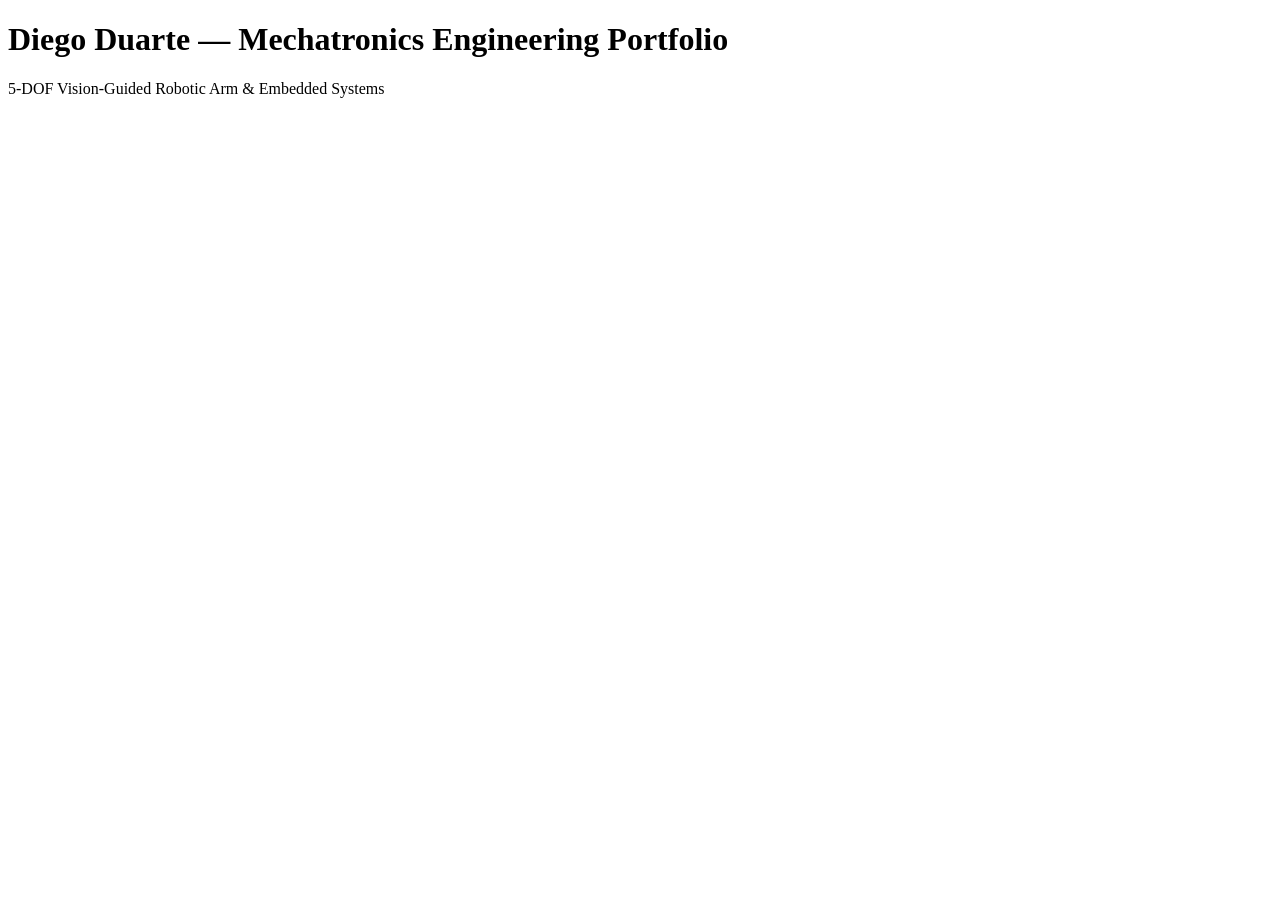
==== index.html @ a289263b "Initial portfolio page" ====
﻿<!DOCTYPE html>
<html lang="en">
<head>
  <meta charset="UTF-8">
  <meta name="viewport" content="width=device-width, initial-scale=1.0">
  <title>Diego Duarte | Mechatronics & Robotics Engineer</title>
</head>
<body>
  <h1>Diego Duarte — Mechatronics Engineering Portfolio</h1>
  <p>5-DOF Vision-Guided Robotic Arm & Embedded Systems</p>
</body>
</html>
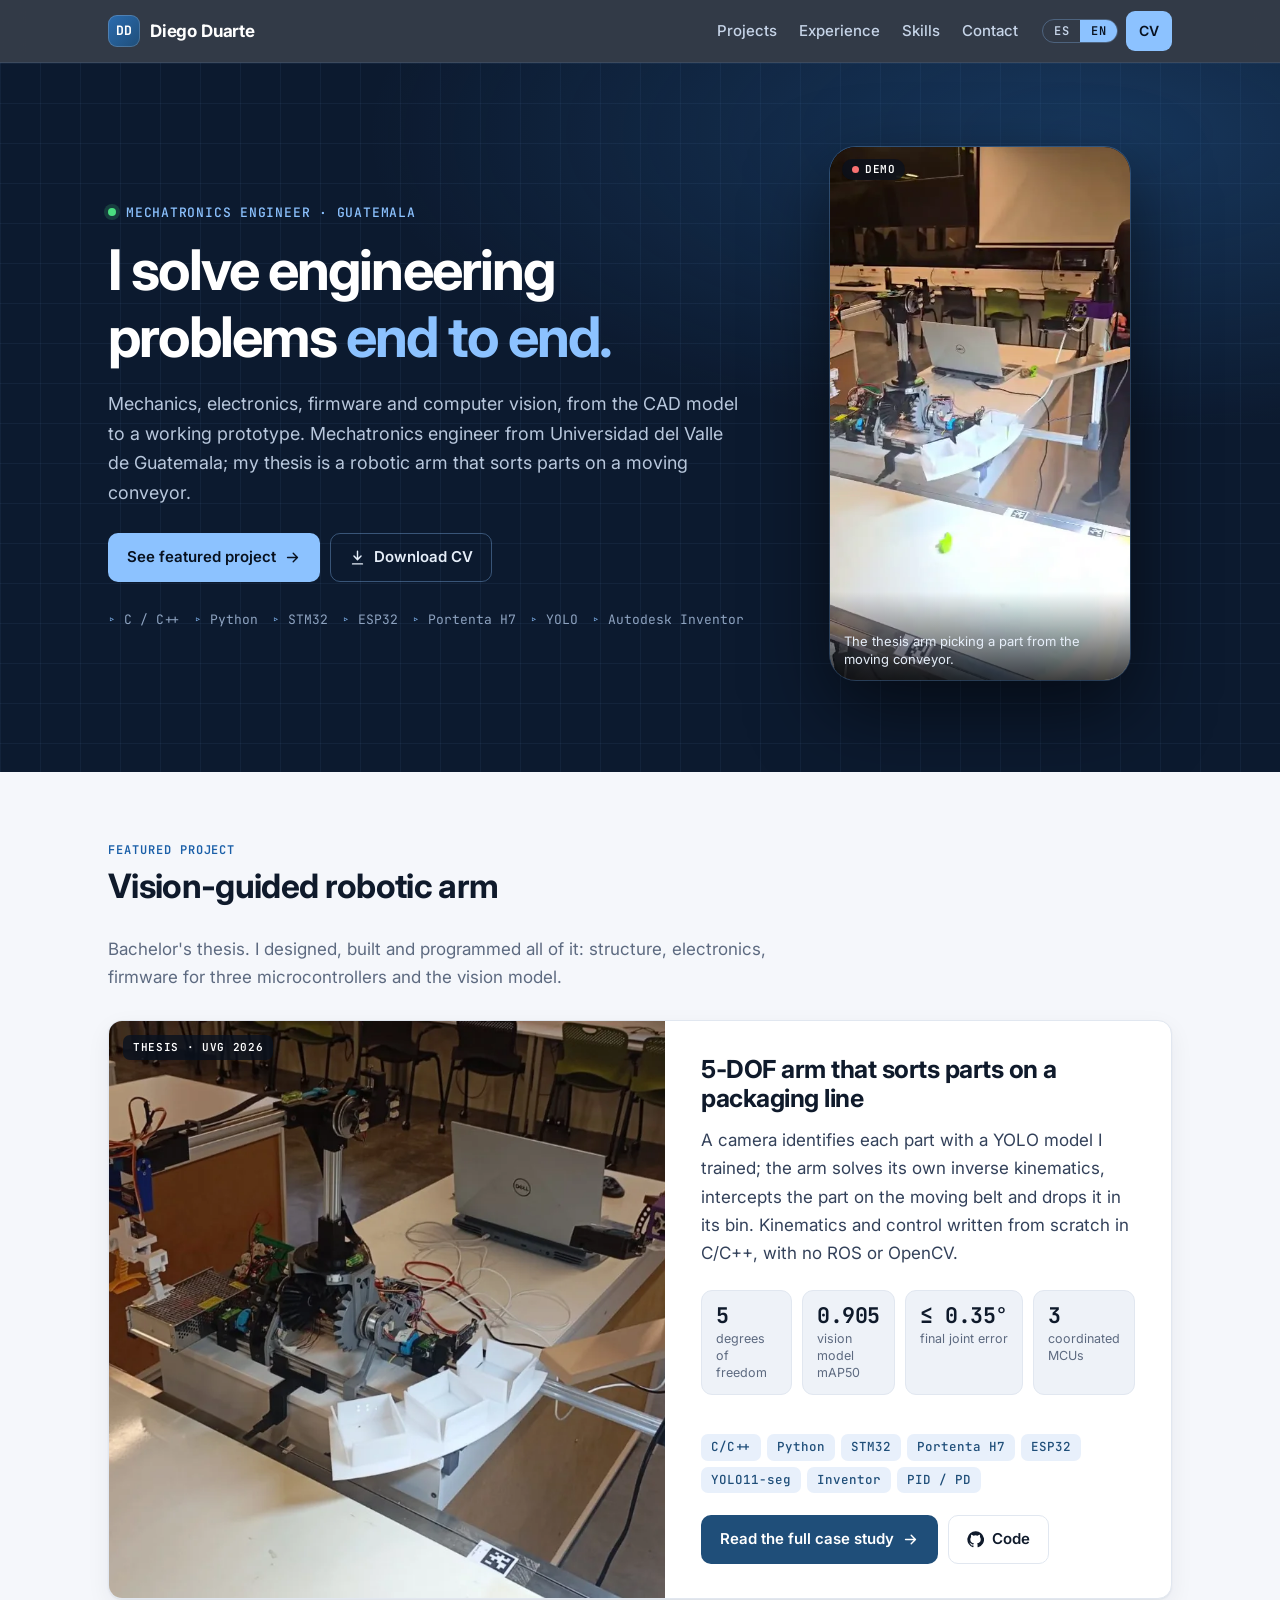
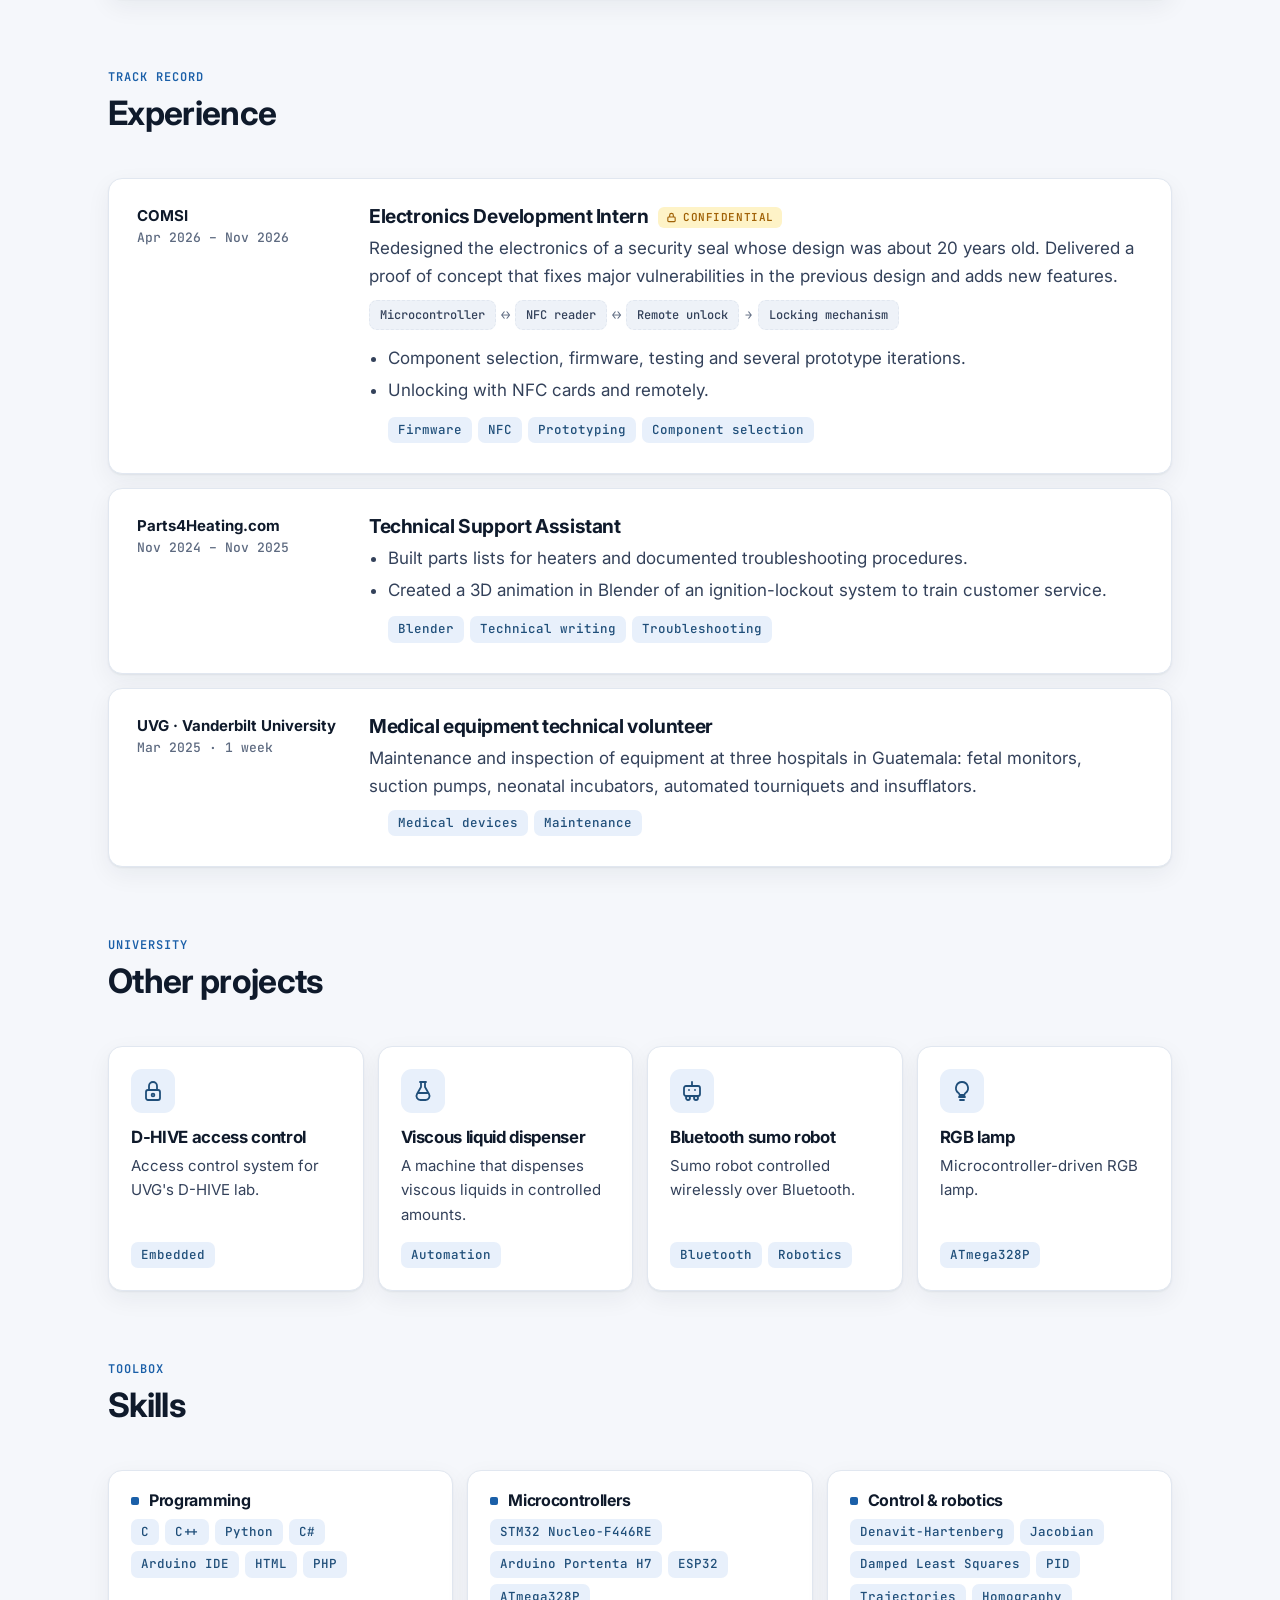
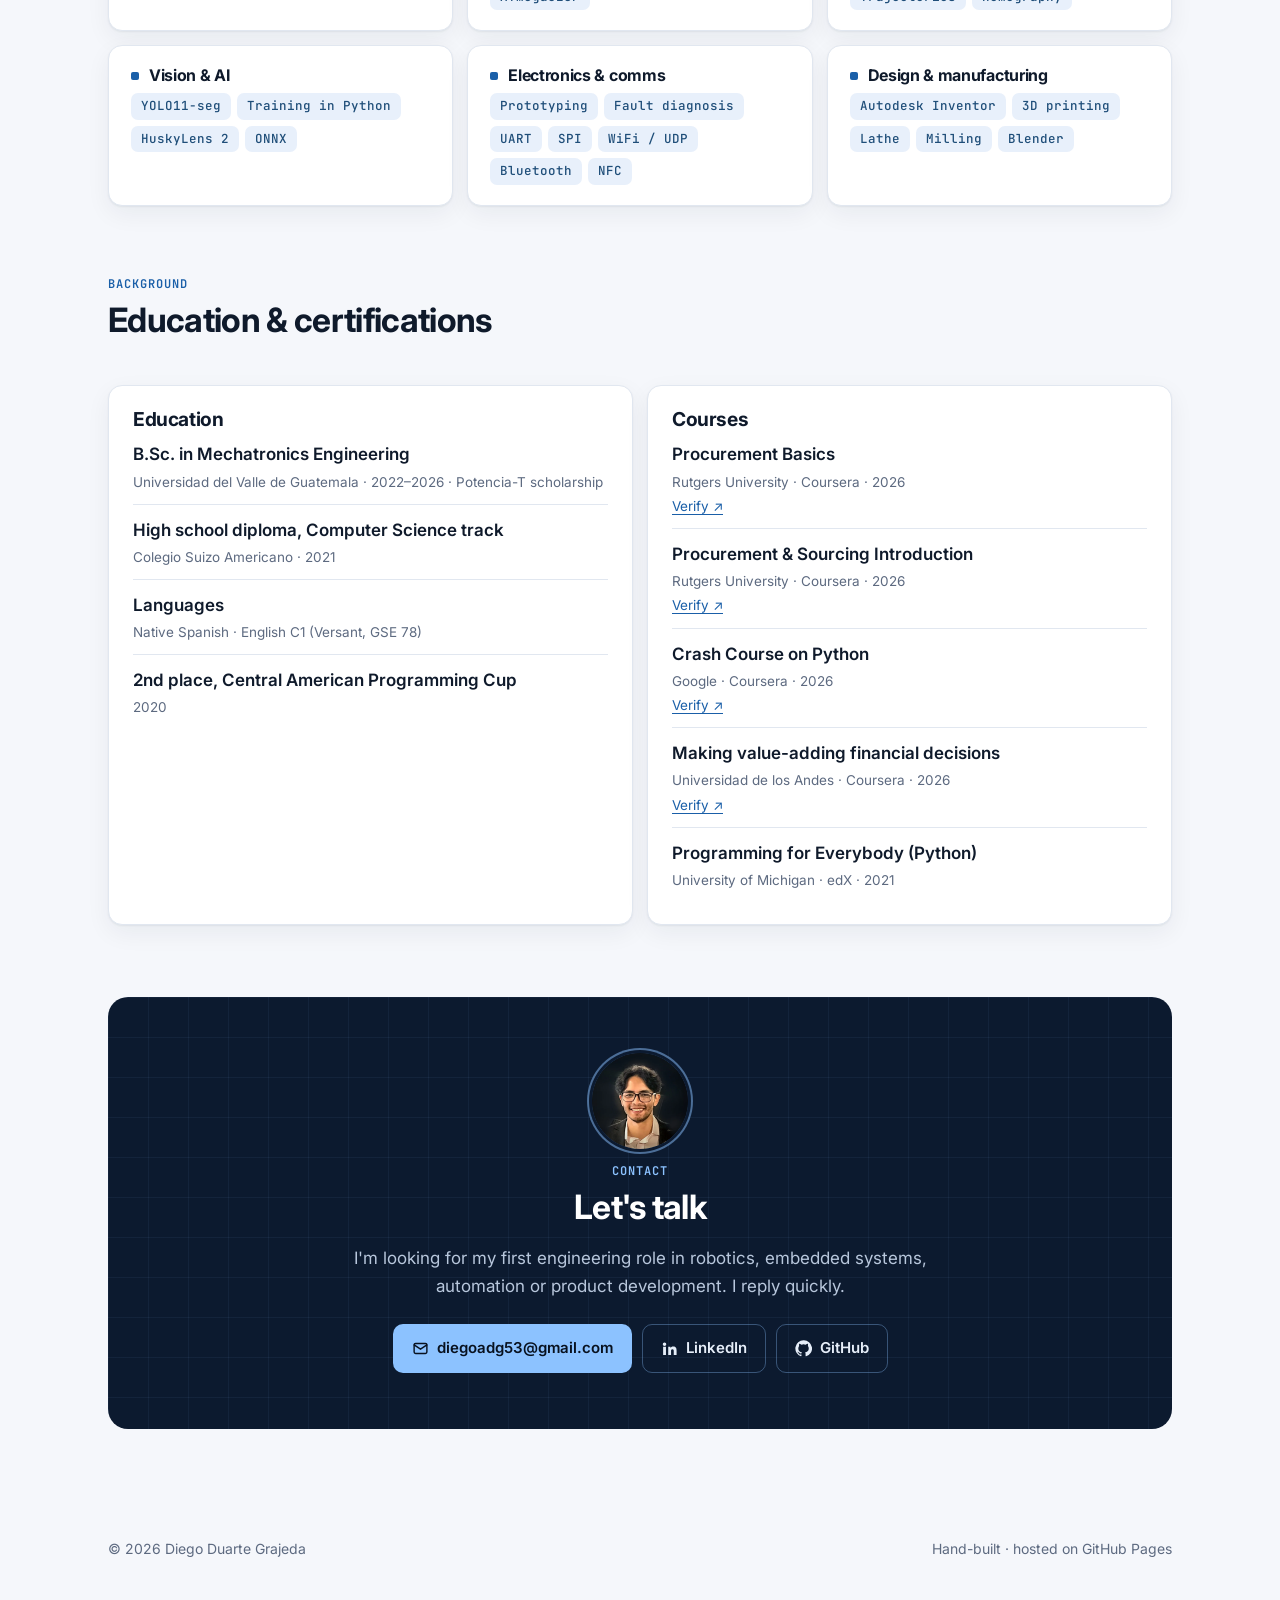
==== commit f72361fd: "Build portfolio site with thesis case study Home page with featured project, experience, skills and " ====
--- a/index.html
+++ b/index.html
@@ -1,12 +1,364 @@
 ﻿<!DOCTYPE html>
-<html lang="en">
+<html lang="es" data-lang="es">
 <head>
   <meta charset="UTF-8">
   <meta name="viewport" content="width=device-width, initial-scale=1.0">
-  <title>Diego Duarte | Mechatronics & Robotics Engineer</title>
+  <title>Diego Duarte · Ingeniero Mecatrónico</title>
+  <meta name="title-es" content="Diego Duarte · Ingeniero Mecatrónico">
+  <meta name="title-en" content="Diego Duarte · Mechatronics Engineer">
+  <meta name="description" content="Portafolio de Diego Duarte, ingeniero mecatrónico (UVG): robótica, sistemas embebidos y visión artificial. Mechatronics engineering portfolio.">
+  <meta property="og:title" content="Diego Duarte · Mechatronics Engineer">
+  <meta property="og:description" content="Robótica, sistemas embebidos y visión artificial · Robotics, embedded systems and computer vision.">
+  <meta property="og:image" content="https://diegoadg53.github.io/assets/img/arm/arm-final.webp">
+  <meta property="og:type" content="website">
+  <meta name="theme-color" content="#0c1a2f">
+  <link rel="icon" href="assets/img/favicon.svg" type="image/svg+xml">
+  <script>
+    (function () { var l; try { l = localStorage.getItem('lang'); } catch (e) {}
+      if (!l) l = (navigator.language || 'es').toLowerCase().indexOf('es') === 0 ? 'es' : 'en';
+      document.documentElement.setAttribute('data-lang', l); document.documentElement.setAttribute('lang', l); })();
+  </script>
+  <link rel="preconnect" href="https://fonts.googleapis.com">
+  <link rel="preconnect" href="https://fonts.gstatic.com" crossorigin>
+  <link href="https://fonts.googleapis.com/css2?family=Inter:wght@400;500;600;700;800&family=JetBrains+Mono:wght@400;500;600;700&display=swap" rel="stylesheet">
+  <link rel="stylesheet" href="assets/css/style.css">
 </head>
 <body>
-  <h1>Diego Duarte — Mechatronics Engineering Portfolio</h1>
-  <p>5-DOF Vision-Guided Robotic Arm & Embedded Systems</p>
+  <a class="skip" href="#main">Saltar al contenido</a>
+
+  <header class="nav">
+    <div class="container">
+      <a class="brand" href="#top" aria-label="Inicio">
+        <span class="brand-mark">DD</span>
+        <span class="brand-name">Diego Duarte</span>
+      </a>
+      <nav class="nav-links" aria-label="Principal">
+        <a href="#proyectos"><span lang="es">Proyectos</span><span lang="en">Projects</span></a>
+        <a href="#experiencia"><span lang="es">Experiencia</span><span lang="en">Experience</span></a>
+        <a href="#habilidades"><span lang="es">Habilidades</span><span lang="en">Skills</span></a>
+        <a href="#contacto"><span lang="es">Contacto</span><span lang="en">Contact</span></a>
+      </nav>
+      <div class="nav-actions">
+        <div class="lang-toggle" role="group" aria-label="Idioma / Language">
+          <button type="button" data-set-lang="es" aria-pressed="true">ES</button>
+          <button type="button" data-set-lang="en" aria-pressed="false">EN</button>
+        </div>
+        <a class="btn btn-primary btn-sm" href="assets/docs/CV_DiegoDuarte.pdf" target="_blank" rel="noopener">CV</a>
+      </div>
+    </div>
+  </header>
+
+  <main id="main">
+    <!-- ================= HERO ================= -->
+    <section class="hero" id="top">
+      <div class="container">
+        <div>
+          <div class="eyebrow"><span class="dot"></span>
+            <span lang="es">Ingeniero Mecatrónico · Guatemala</span>
+            <span lang="en">Mechatronics Engineer · Guatemala</span>
+          </div>
+          <h1>
+            <span lang="es">Resuelvo problemas de ingeniería <em>de principio a fin.</em></span>
+            <span lang="en">I solve engineering problems <em>end to end.</em></span>
+          </h1>
+          <p class="hero-lead" lang="es">
+            Mecánica, electrónica, firmware y visión artificial, desde el diseño en CAD hasta el prototipo funcionando.
+            Ingeniero mecatrónico de la Universidad del Valle de Guatemala, con tesis en un brazo robótico que clasifica piezas sobre una banda en movimiento.
+          </p>
+          <p class="hero-lead" lang="en">
+            Mechanics, electronics, firmware and computer vision, from the CAD model to a working prototype.
+            Mechatronics engineer from Universidad del Valle de Guatemala; my thesis is a robotic arm that sorts parts on a moving conveyor.
+          </p>
+          <div class="hero-ctas">
+            <a class="btn btn-primary" href="robotic-arm.html">
+              <span lang="es">Ver proyecto destacado</span><span lang="en">See featured project</span>
+              <svg viewBox="0 0 24 24" fill="none" stroke="currentColor" stroke-width="2" stroke-linecap="round" stroke-linejoin="round"><path d="M5 12h14M13 6l6 6-6 6"/></svg>
+            </a>
+            <a class="btn btn-ghost" href="assets/docs/CV_DiegoDuarte.pdf" target="_blank" rel="noopener">
+              <svg viewBox="0 0 24 24" fill="none" stroke="currentColor" stroke-width="2" stroke-linecap="round" stroke-linejoin="round"><path d="M12 3v12M7 10l5 5 5-5M5 21h14"/></svg>
+              <span lang="es">Descargar CV</span><span lang="en">Download CV</span>
+            </a>
+          </div>
+          <div class="hero-tags">
+            <span>C / C++</span><span>Python</span><span>STM32</span><span>ESP32</span><span>Portenta H7</span><span>YOLO</span><span>Autodesk Inventor</span>
+          </div>
+        </div>
+        <div class="hero-media">
+          <figure class="phone" style="margin:0">
+            <video autoplay muted loop playsinline preload="metadata" poster="assets/video/pick-1.webp" aria-label="Brazo robótico recogiendo una pieza de la banda">
+              <source src="assets/video/pick-1.mp4" type="video/mp4">
+            </video>
+            <span class="live">DEMO</span>
+            <figcaption>
+              <span lang="es">El brazo de la tesis recogiendo una pieza de la banda en movimiento.</span>
+              <span lang="en">The thesis arm picking a part from the moving conveyor.</span>
+            </figcaption>
+          </figure>
+        </div>
+      </div>
+    </section>
+
+    <!-- ================= PROYECTO DESTACADO ================= -->
+    <section class="section" id="proyectos">
+      <div class="container">
+        <div class="section-head reveal">
+          <div>
+            <span class="kicker"><span lang="es">Proyecto destacado</span><span lang="en">Featured project</span></span>
+            <h2><span lang="es">Brazo robótico con visión artificial</span><span lang="en">Vision-guided robotic arm</span></h2>
+          </div>
+          <p lang="es">Tesis de licenciatura. Lo diseñé, construí y programé completo: estructura, electrónica, firmware de tres microcontroladores y el modelo de visión.</p>
+          <p lang="en">Bachelor's thesis. I designed, built and programmed all of it: structure, electronics, firmware for three microcontrollers and the vision model.</p>
+        </div>
+
+        <article class="card feature reveal">
+          <div class="feature-media">
+            <img src="assets/img/arm/arm-final.webp" alt="Brazo robótico de 5 grados de libertad instalado junto a la línea de empaque" loading="lazy" width="1170" height="809">
+            <span class="badge"><span lang="es">Tesis · UVG 2026</span><span lang="en">Thesis · UVG 2026</span></span>
+          </div>
+          <div class="feature-body">
+            <h3><span lang="es">Brazo de 5 GDL que clasifica piezas en una línea de empaque</span><span lang="en">5-DOF arm that sorts parts on a packaging line</span></h3>
+            <p lang="es">Una cámara identifica cada pieza con un modelo YOLO entrenado por mí; el brazo calcula la cinemática inversa, la intercepta sobre la banda en movimiento y la deposita en su contenedor. Cinemática y control escritos desde cero en C/C++, sin ROS ni OpenCV.</p>
+            <p lang="en">A camera identifies each part with a YOLO model I trained; the arm solves its own inverse kinematics, intercepts the part on the moving belt and drops it in its bin. Kinematics and control written from scratch in C/C++, with no ROS or OpenCV.</p>
+            <div class="metrics m4">
+              <div class="metric"><b>5</b><span lang="es">grados de libertad</span><span lang="en">degrees of freedom</span></div>
+              <div class="metric"><b>0.905</b><span lang="es">mAP50 del modelo de visión</span><span lang="en">vision model mAP50</span></div>
+              <div class="metric"><b>≤ 0.35°</b><span lang="es">error articular final</span><span lang="en">final joint error</span></div>
+              <div class="metric"><b>3</b><span lang="es">microcontroladores coordinados</span><span lang="en">coordinated MCUs</span></div>
+            </div>
+            <ul class="chips">
+              <li>C/C++</li><li>Python</li><li>STM32</li><li>Portenta H7</li><li>ESP32</li><li>YOLO11-seg</li><li>Inventor</li><li>PID / PD</li>
+            </ul>
+            <div class="row-ctas">
+              <a class="btn btn-solid" href="robotic-arm.html"><span lang="es">Leer el caso completo</span><span lang="en">Read the full case study</span>
+                <svg viewBox="0 0 24 24" fill="none" stroke="currentColor" stroke-width="2" stroke-linecap="round" stroke-linejoin="round"><path d="M5 12h14M13 6l6 6-6 6"/></svg></a>
+              <a class="btn btn-outline" href="https://github.com/diegoadg53/5DOF_Vision_Sorting_Arm" target="_blank" rel="noopener">
+                <svg viewBox="0 0 24 24" fill="currentColor"><path d="M12 .5a11.5 11.5 0 0 0-3.64 22.41c.58.1.79-.25.79-.56v-2c-3.2.7-3.88-1.37-3.88-1.37-.52-1.33-1.28-1.69-1.28-1.69-1.05-.72.08-.7.08-.7 1.16.08 1.77 1.19 1.77 1.19 1.03 1.77 2.7 1.26 3.36.96.1-.75.4-1.26.73-1.55-2.55-.29-5.24-1.28-5.24-5.69 0-1.26.45-2.29 1.19-3.1-.12-.29-.52-1.46.11-3.05 0 0 .97-.31 3.17 1.18a11 11 0 0 1 5.77 0c2.2-1.49 3.17-1.18 3.17-1.18.63 1.59.23 2.76.11 3.05.74.81 1.19 1.84 1.19 3.1 0 4.42-2.69 5.39-5.26 5.68.41.36.78 1.06.78 2.14v3.17c0 .31.21.67.8.56A11.5 11.5 0 0 0 12 .5Z"/></svg>
+                <span lang="es">Código</span><span lang="en">Code</span>
+              </a>
+            </div>
+          </div>
+        </article>
+      </div>
+    </section>
+
+    <!-- ================= EXPERIENCIA ================= -->
+    <section class="section" id="experiencia">
+      <div class="container">
+        <div class="section-head reveal">
+          <div>
+            <span class="kicker"><span lang="es">Trayectoria</span><span lang="en">Track record</span></span>
+            <h2><span lang="es">Experiencia</span><span lang="en">Experience</span></h2>
+          </div>
+        </div>
+
+        <div class="timeline">
+          <article class="card job reveal">
+            <div class="job-when"><span class="org">COMSI</span>
+              <span lang="es">abr 2026 – nov 2026</span><span lang="en">Apr 2026 – Nov 2026</span>
+            </div>
+            <div>
+              <h3>
+                <span lang="es">Practicante de Desarrollo Electrónico</span><span lang="en">Electronics Development Intern</span>
+                <span class="tag-conf">
+                  <svg width="11" height="11" viewBox="0 0 24 24" fill="none" stroke="currentColor" stroke-width="2.5"><rect x="4" y="11" width="16" height="10" rx="2"/><path d="M8 11V7a4 4 0 0 1 8 0v4"/></svg>
+                  <span lang="es">Confidencial</span><span lang="en">Confidential</span>
+                </span>
+              </h3>
+              <p lang="es">Rediseñé la electrónica de un marchamo de seguridad cuyo diseño tenía unos 20 años. Entregué una prueba de concepto que corrige vulnerabilidades importantes del diseño anterior y agrega funciones nuevas.</p>
+              <p lang="en">Redesigned the electronics of a security seal whose design was about 20 years old. Delivered a proof of concept that fixes major vulnerabilities in the previous design and adds new features.</p>
+              <div class="blocks" aria-label="Diagrama general">
+                <span lang="es">Microcontrolador</span><span lang="en">Microcontroller</span><i>↔</i>
+                <span lang="es">Lector NFC</span><span lang="en">NFC reader</span><i>↔</i>
+                <span lang="es">Apertura remota</span><span lang="en">Remote unlock</span><i>→</i>
+                <span lang="es">Mecanismo de cierre</span><span lang="en">Locking mechanism</span>
+              </div>
+              <ul lang="es">
+                <li>Selección de componentes, firmware, pruebas y varias iteraciones de prototipo.</li>
+                <li>Apertura con tarjetas NFC y de forma remota.</li>
+              </ul>
+              <ul lang="en">
+                <li>Component selection, firmware, testing and several prototype iterations.</li>
+                <li>Unlocking with NFC cards and remotely.</li>
+              </ul>
+              <ul class="chips"><li>Firmware</li><li>NFC</li><li><span lang="es">Prototipado</span><span lang="en">Prototyping</span></li><li><span lang="es">Selección de componentes</span><span lang="en">Component selection</span></li></ul>
+            </div>
+          </article>
+
+          <article class="card job reveal">
+            <div class="job-when"><span class="org">Parts4Heating.com</span>
+              <span lang="es">nov 2024 – nov 2025</span><span lang="en">Nov 2024 – Nov 2025</span>
+            </div>
+            <div>
+              <h3><span lang="es">Asistente de Soporte Técnico</span><span lang="en">Technical Support Assistant</span></h3>
+              <ul lang="es">
+                <li>Armé listas de partes de calentadores y documenté procedimientos de solución de problemas.</li>
+                <li>Hice una animación 3D en Blender de un sistema con bloqueo de encendido para capacitar a servicio al cliente.</li>
+              </ul>
+              <ul lang="en">
+                <li>Built parts lists for heaters and documented troubleshooting procedures.</li>
+                <li>Created a 3D animation in Blender of an ignition-lockout system to train customer service.</li>
+              </ul>
+              <ul class="chips"><li>Blender</li><li><span lang="es">Documentación técnica</span><span lang="en">Technical writing</span></li><li><span lang="es">Diagnóstico</span><span lang="en">Troubleshooting</span></li></ul>
+            </div>
+          </article>
+
+          <article class="card job reveal">
+            <div class="job-when"><span class="org">UVG · Vanderbilt University</span>
+              <span lang="es">mar 2025 · 1 semana</span><span lang="en">Mar 2025 · 1 week</span>
+            </div>
+            <div>
+              <h3><span lang="es">Voluntario técnico en equipo médico</span><span lang="en">Medical equipment technical volunteer</span></h3>
+              <p lang="es">Mantenimiento e inspección de equipo en tres hospitales de Guatemala: monitores fetales, bombas de succión, incubadoras neonatales, torniquetes automatizados e insufladores.</p>
+              <p lang="en">Maintenance and inspection of equipment at three hospitals in Guatemala: fetal monitors, suction pumps, neonatal incubators, automated tourniquets and insufflators.</p>
+              <ul class="chips"><li><span lang="es">Equipo médico</span><span lang="en">Medical devices</span></li><li><span lang="es">Mantenimiento</span><span lang="en">Maintenance</span></li></ul>
+            </div>
+          </article>
+        </div>
+      </div>
+    </section>
+
+    <!-- ================= OTROS PROYECTOS ================= -->
+    <section class="section" id="otros">
+      <div class="container">
+        <div class="section-head reveal">
+          <div>
+            <span class="kicker"><span lang="es">Universidad</span><span lang="en">University</span></span>
+            <h2><span lang="es">Otros proyectos</span><span lang="en">Other projects</span></h2>
+          </div>
+        </div>
+        <div class="grid-projects">
+          <article class="card mini reveal">
+            <div class="icon"><svg viewBox="0 0 24 24" fill="none" stroke="currentColor" stroke-width="1.8" stroke-linecap="round" stroke-linejoin="round"><rect x="5" y="11" width="14" height="10" rx="2"/><path d="M8 11V7a4 4 0 0 1 8 0v4"/><circle cx="12" cy="16" r="1.4"/></svg></div>
+            <h3><span lang="es">Control de acceso D-HIVE</span><span lang="en">D-HIVE access control</span></h3>
+            <p lang="es">Sistema de control de acceso para el laboratorio D-HIVE de la UVG.</p>
+            <p lang="en">Access control system for UVG's D-HIVE lab.</p>
+            <ul class="chips"><li><span lang="es">Embebidos</span><span lang="en">Embedded</span></li></ul>
+          </article>
+          <article class="card mini reveal">
+            <div class="icon"><svg viewBox="0 0 24 24" fill="none" stroke="currentColor" stroke-width="1.8" stroke-linecap="round" stroke-linejoin="round"><path d="M9 3h6M10 3v5l-4 7a4 4 0 0 0 3.5 6h5A4 4 0 0 0 18 15l-4-7V3"/><path d="M7.5 14h9"/></svg></div>
+            <h3><span lang="es">Dosificadora de líquidos viscosos</span><span lang="en">Viscous liquid dispenser</span></h3>
+            <p lang="es">Máquina que dosifica líquidos viscosos de forma controlada.</p>
+            <p lang="en">A machine that dispenses viscous liquids in controlled amounts.</p>
+            <ul class="chips"><li><span lang="es">Automatización</span><span lang="en">Automation</span></li></ul>
+          </article>
+          <article class="card mini reveal">
+            <div class="icon"><svg viewBox="0 0 24 24" fill="none" stroke="currentColor" stroke-width="1.8" stroke-linecap="round" stroke-linejoin="round"><rect x="4" y="7" width="16" height="10" rx="2"/><circle cx="8" cy="19" r="2"/><circle cx="16" cy="19" r="2"/><path d="M9 11h.01M15 11h.01M12 3v4"/></svg></div>
+            <h3><span lang="es">Robot sumo por Bluetooth</span><span lang="en">Bluetooth sumo robot</span></h3>
+            <p lang="es">Robot de sumo controlado de forma inalámbrica por Bluetooth.</p>
+            <p lang="en">Sumo robot controlled wirelessly over Bluetooth.</p>
+            <ul class="chips"><li>Bluetooth</li><li><span lang="es">Robótica</span><span lang="en">Robotics</span></li></ul>
+          </article>
+          <article class="card mini reveal">
+            <div class="icon"><svg viewBox="0 0 24 24" fill="none" stroke="currentColor" stroke-width="1.8" stroke-linecap="round" stroke-linejoin="round"><path d="M9 18h6M10 21h4M12 3a6 6 0 0 0-3.5 10.9c.6.5 1 1.2 1 2V16h5v-.1c0-.8.4-1.5 1-2A6 6 0 0 0 12 3Z"/></svg></div>
+            <h3><span lang="es">Lámpara RGB</span><span lang="en">RGB lamp</span></h3>
+            <p lang="es">Lámpara RGB controlada por microcontrolador.</p>
+            <p lang="en">Microcontroller-driven RGB lamp.</p>
+            <ul class="chips"><li>ATmega328P</li></ul>
+          </article>
+        </div>
+      </div>
+    </section>
+
+    <!-- ================= HABILIDADES ================= -->
+    <section class="section" id="habilidades">
+      <div class="container">
+        <div class="section-head reveal">
+          <div>
+            <span class="kicker"><span lang="es">Herramientas</span><span lang="en">Toolbox</span></span>
+            <h2><span lang="es">Habilidades</span><span lang="en">Skills</span></h2>
+          </div>
+        </div>
+        <div class="skills">
+          <div class="card skill reveal"><h3><span lang="es">Programación</span><span lang="en">Programming</span></h3>
+            <ul class="chips"><li>C</li><li>C++</li><li>Python</li><li>C#</li><li>Arduino IDE</li><li>HTML</li><li>PHP</li></ul></div>
+          <div class="card skill reveal"><h3><span lang="es">Microcontroladores</span><span lang="en">Microcontrollers</span></h3>
+            <ul class="chips"><li>STM32 Nucleo-F446RE</li><li>Arduino Portenta H7</li><li>ESP32</li><li>ATmega328P</li></ul></div>
+          <div class="card skill reveal"><h3><span lang="es">Control y robótica</span><span lang="en">Control &amp; robotics</span></h3>
+            <ul class="chips"><li>Denavit-Hartenberg</li><li><span lang="es">Jacobiano</span><span lang="en">Jacobian</span></li><li>Damped Least Squares</li><li>PID</li><li><span lang="es">Trayectorias</span><span lang="en">Trajectories</span></li><li><span lang="es">Homografía</span><span lang="en">Homography</span></li></ul></div>
+          <div class="card skill reveal"><h3><span lang="es">Visión e IA</span><span lang="en">Vision &amp; AI</span></h3>
+            <ul class="chips"><li>YOLO11-seg</li><li><span lang="es">Entrenamiento en Python</span><span lang="en">Training in Python</span></li><li>HuskyLens 2</li><li>ONNX</li></ul></div>
+          <div class="card skill reveal"><h3><span lang="es">Electrónica y comunicación</span><span lang="en">Electronics &amp; comms</span></h3>
+            <ul class="chips"><li><span lang="es">Prototipado</span><span lang="en">Prototyping</span></li><li><span lang="es">Diagnóstico de fallas</span><span lang="en">Fault diagnosis</span></li><li>UART</li><li>SPI</li><li>WiFi / UDP</li><li>Bluetooth</li><li>NFC</li></ul></div>
+          <div class="card skill reveal"><h3><span lang="es">Diseño y manufactura</span><span lang="en">Design &amp; manufacturing</span></h3>
+            <ul class="chips"><li>Autodesk Inventor</li><li><span lang="es">Impresión 3D</span><span lang="en">3D printing</span></li><li><span lang="es">Torno</span><span lang="en">Lathe</span></li><li><span lang="es">Fresa</span><span lang="en">Milling</span></li><li>Blender</li></ul></div>
+        </div>
+      </div>
+    </section>
+
+    <!-- ================= FORMACIÓN ================= -->
+    <section class="section" id="formacion">
+      <div class="container">
+        <div class="section-head reveal">
+          <div>
+            <span class="kicker"><span lang="es">Formación</span><span lang="en">Background</span></span>
+            <h2><span lang="es">Educación y certificaciones</span><span lang="en">Education &amp; certifications</span></h2>
+          </div>
+        </div>
+        <div class="two-col">
+          <div class="card list-card reveal">
+            <h3><span lang="es">Educación</span><span lang="en">Education</span></h3>
+            <ul>
+              <li><b><span lang="es">Licenciatura en Ingeniería Mecatrónica</span><span lang="en">B.Sc. in Mechatronics Engineering</span></b>
+                <small><span lang="es">Universidad del Valle de Guatemala · 2022–2026 · Beca Potencia-T</span><span lang="en">Universidad del Valle de Guatemala · 2022–2026 · Potencia-T scholarship</span></small></li>
+              <li><b><span lang="es">Bachillerato en Ciencias y Letras con Orientación en Computación</span><span lang="en">High school diploma, Computer Science track</span></b>
+                <small>Colegio Suizo Americano · 2021</small></li>
+              <li><b><span lang="es">Idiomas</span><span lang="en">Languages</span></b>
+                <small><span lang="es">Español nativo · Inglés C1 (Versant, GSE 78)</span><span lang="en">Native Spanish · English C1 (Versant, GSE 78)</span></small></li>
+              <li><b><span lang="es">2.º lugar, Copa Centroamericana de Programación</span><span lang="en">2nd place, Central American Programming Cup</span></b>
+                <small>2020</small></li>
+            </ul>
+          </div>
+          <div class="card list-card reveal">
+            <h3><span lang="es">Cursos</span><span lang="en">Courses</span></h3>
+            <ul>
+              <li><b>Procurement Basics</b><small>Rutgers University · Coursera · 2026</small>
+                <a href="https://coursera.org/verify/Q5O82YH5Z3K7" target="_blank" rel="noopener"><span lang="es">Verificar</span><span lang="en">Verify</span> ↗</a></li>
+              <li><b>Procurement &amp; Sourcing Introduction</b><small>Rutgers University · Coursera · 2026</small>
+                <a href="https://coursera.org/verify/H7UFBXFI8YMJ" target="_blank" rel="noopener"><span lang="es">Verificar</span><span lang="en">Verify</span> ↗</a></li>
+              <li><b>Crash Course on Python</b><small>Google · Coursera · 2026</small>
+                <a href="https://coursera.org/verify/LTDGP6WFSK2R" target="_blank" rel="noopener"><span lang="es">Verificar</span><span lang="en">Verify</span> ↗</a></li>
+              <li><b><span lang="es">¿Cómo tomar decisiones financieras que agreguen valor?</span><span lang="en">Making value-adding financial decisions</span></b><small>Universidad de los Andes · Coursera · 2026</small>
+                <a href="https://coursera.org/verify/OO9A030J1DVA" target="_blank" rel="noopener"><span lang="es">Verificar</span><span lang="en">Verify</span> ↗</a></li>
+              <li><b><span lang="es">Programación para todos (Python)</span><span lang="en">Programming for Everybody (Python)</span></b><small>University of Michigan · edX · 2021</small></li>
+            </ul>
+          </div>
+        </div>
+      </div>
+    </section>
+
+    <!-- ================= CONTACTO ================= -->
+    <section class="section" id="contacto">
+      <div class="container">
+        <div class="contact reveal">
+          <img class="avatar" src="assets/img/profile.webp" alt="Diego Duarte" width="96" height="96" loading="lazy">
+          <span class="kicker" style="color:var(--sky)"><span lang="es">Contacto</span><span lang="en">Contact</span></span>
+          <h2><span lang="es">¿Hablamos?</span><span lang="en">Let's talk</span></h2>
+          <p lang="es">Busco mi primer puesto como ingeniero en robótica, sistemas embebidos, automatización o desarrollo de producto. Respondo rápido.</p>
+          <p lang="en">I'm looking for my first engineering role in robotics, embedded systems, automation or product development. I reply quickly.</p>
+          <div class="hero-ctas">
+            <a class="btn btn-primary" href="mailto:diegoadg53@gmail.com">
+              <svg viewBox="0 0 24 24" fill="none" stroke="currentColor" stroke-width="2" stroke-linecap="round" stroke-linejoin="round"><rect x="3" y="5" width="18" height="14" rx="2"/><path d="m3 7 9 6 9-6"/></svg>
+              diegoadg53@gmail.com</a>
+            <a class="btn btn-ghost" href="https://www.linkedin.com/in/diegoadg53" target="_blank" rel="noopener">
+              <svg viewBox="0 0 24 24" fill="currentColor"><path d="M4.98 3.5a2.5 2.5 0 1 1 0 5 2.5 2.5 0 0 1 0-5ZM3 9.5h4V21H3V9.5Zm6.5 0h3.8v1.6h.1c.5-1 1.8-2 3.8-2 4 0 4.8 2.6 4.8 6V21h-4v-5.2c0-1.3 0-2.9-1.8-2.9s-2 1.4-2 2.8V21h-4V9.5Z"/></svg>
+              LinkedIn</a>
+            <a class="btn btn-ghost" href="https://github.com/diegoadg53" target="_blank" rel="noopener">
+              <svg viewBox="0 0 24 24" fill="currentColor"><path d="M12 .5a11.5 11.5 0 0 0-3.64 22.41c.58.1.79-.25.79-.56v-2c-3.2.7-3.88-1.37-3.88-1.37-.52-1.33-1.28-1.69-1.28-1.69-1.05-.72.08-.7.08-.7 1.16.08 1.77 1.19 1.77 1.19 1.03 1.77 2.7 1.26 3.36.96.1-.75.4-1.26.73-1.55-2.55-.29-5.24-1.28-5.24-5.69 0-1.26.45-2.29 1.19-3.1-.12-.29-.52-1.46.11-3.05 0 0 .97-.31 3.17 1.18a11 11 0 0 1 5.77 0c2.2-1.49 3.17-1.18 3.17-1.18.63 1.59.23 2.76.11 3.05.74.81 1.19 1.84 1.19 3.1 0 4.42-2.69 5.39-5.26 5.68.41.36.78 1.06.78 2.14v3.17c0 .31.21.67.8.56A11.5 11.5 0 0 0 12 .5Z"/></svg>
+              GitHub</a>
+          </div>
+        </div>
+      </div>
+    </section>
+  </main>
+
+  <footer>
+    <div class="container">
+      <span>© <span data-year>2026</span> Diego Duarte Grajeda</span>
+      <span lang="es">Hecho a mano · alojado en GitHub Pages</span>
+      <span lang="en">Hand-built · hosted on GitHub Pages</span>
+    </div>
+  </footer>
+
+  <script src="assets/js/main.js"></script>
 </body>
 </html>
--- a/assets/css/style.css
+++ b/assets/css/style.css
@@ -0,0 +1,412 @@
+/* =========================================================
+   Diego Duarte · Portfolio
+   Paleta alineada con el CV (1F4E79) y la portada de LinkedIn
+   ========================================================= */
+:root {
+  --navy-950: #08111f;
+  --navy-900: #0c1a2f;
+  --navy-800: #132a4a;
+  --navy-700: #1f4e79;
+  --sky: #8cc2ff;
+  --sky-soft: #c9e1ff;
+
+  --bg: #f5f7fb;
+  --surface: #ffffff;
+  --surface-2: #eef2f8;
+  --ink: #0f1a2b;
+  --ink-2: #33415a;
+  --muted: #5d6a80;
+  --line: #e1e7f0;
+  --accent: #1f4e79;
+  --accent-ink: #1a5fa8;
+  --chip-bg: #e8f0fb;
+  --chip-ink: #1f4e79;
+  --shadow: 0 1px 2px rgba(15, 26, 43, .06), 0 8px 24px rgba(15, 26, 43, .06);
+  --radius: 14px;
+  --maxw: 1120px;
+
+  --font: "Inter", system-ui, -apple-system, "Segoe UI", Roboto, sans-serif;
+  --mono: "JetBrains Mono", ui-monospace, "Cascadia Code", Consolas, monospace;
+}
+
+@media (prefers-color-scheme: dark) {
+  :root:not([data-theme="light"]) {
+    --bg: #0a1220;
+    --surface: #101b2d;
+    --surface-2: #14223a;
+    --ink: #e8eef8;
+    --ink-2: #c3cede;
+    --muted: #93a2b9;
+    --line: #1f2d45;
+    --accent: #8cc2ff;
+    --accent-ink: #8cc2ff;
+    --chip-bg: #16294a;
+    --chip-ink: #b9d7ff;
+    --shadow: 0 1px 2px rgba(0, 0, 0, .3), 0 8px 24px rgba(0, 0, 0, .25);
+  }
+}
+:root[data-theme="dark"] {
+  --bg: #0a1220;
+  --surface: #101b2d;
+  --surface-2: #14223a;
+  --ink: #e8eef8;
+  --ink-2: #c3cede;
+  --muted: #93a2b9;
+  --line: #1f2d45;
+  --accent: #8cc2ff;
+  --accent-ink: #8cc2ff;
+  --chip-bg: #16294a;
+  --chip-ink: #b9d7ff;
+  --shadow: 0 1px 2px rgba(0, 0, 0, .3), 0 8px 24px rgba(0, 0, 0, .25);
+}
+
+/* ---------- Idioma: se muestra solo el bloque del idioma activo ---------- */
+html[data-lang="es"] body [lang="en"],
+html[data-lang="en"] body [lang="es"] { display: none !important; }
+
+/* ---------- Base ---------- */
+*, *::before, *::after { box-sizing: border-box; }
+html { scroll-behavior: smooth; -webkit-text-size-adjust: 100%; }
+body {
+  margin: 0;
+  background: var(--bg);
+  color: var(--ink);
+  font-family: var(--font);
+  font-size: 17px;
+  line-height: 1.65;
+  -webkit-font-smoothing: antialiased;
+}
+img, video { max-width: 100%; display: block; }
+a { color: var(--accent-ink); text-decoration-thickness: 1px; text-underline-offset: 3px; }
+a:hover { text-decoration-thickness: 2px; }
+h1, h2, h3, h4 { line-height: 1.2; margin: 0 0 .5em; letter-spacing: -.02em; }
+h2 { font-size: clamp(1.6rem, 3vw, 2.1rem); }
+h3 { font-size: 1.2rem; }
+p { margin: 0 0 1em; }
+.mono { font-family: var(--mono); }
+.container { width: 100%; max-width: var(--maxw); margin: 0 auto; padding: 0 16px; }
+@media (min-width: 720px) { .container { padding: 0 28px; } }
+.skip { position: absolute; left: -9999px; }
+.skip:focus { left: 16px; top: 16px; z-index: 100; background: #fff; padding: 8px 12px; }
+
+/* ---------- Navegación ---------- */
+.nav {
+  position: sticky; top: 0; z-index: 50;
+  background: rgba(8, 17, 31, .82);
+  backdrop-filter: saturate(160%) blur(12px);
+  -webkit-backdrop-filter: saturate(160%) blur(12px);
+  border-bottom: 1px solid rgba(140, 194, 255, .12);
+}
+.nav .container { display: flex; align-items: center; gap: 16px; height: 62px; }
+.brand { display: flex; align-items: center; gap: 10px; color: #fff; text-decoration: none; font-weight: 700; letter-spacing: -.01em; }
+.brand-mark {
+  width: 32px; height: 32px; border-radius: 9px; display: grid; place-items: center;
+  background: linear-gradient(135deg, #2b6cb0, var(--navy-700)); color: #fff;
+  font-family: var(--mono); font-size: 13px; font-weight: 700;
+  box-shadow: inset 0 0 0 1px rgba(255,255,255,.18);
+}
+.brand-name { display: none; }
+@media (min-width: 520px) { .brand-name { display: inline; } }
+.nav-links { display: none; gap: 22px; margin-left: auto; }
+.nav-links a { color: #c6d4e8; text-decoration: none; font-size: 15px; font-weight: 500; }
+.nav-links a:hover { color: #fff; }
+@media (min-width: 860px) { .nav-links { display: flex; } }
+.nav-actions { display: flex; align-items: center; gap: 8px; margin-left: auto; }
+@media (min-width: 860px) { .nav-actions { margin-left: 8px; } }
+.lang-toggle {
+  display: inline-flex; border: 1px solid rgba(140, 194, 255, .3); border-radius: 999px; overflow: hidden;
+}
+.lang-toggle button {
+  background: transparent; color: #c6d4e8; border: 0; padding: 5px 11px; cursor: pointer;
+  font: 600 12px/1 var(--mono); letter-spacing: .04em;
+}
+.lang-toggle button[aria-pressed="true"] { background: var(--sky); color: var(--navy-950); }
+
+/* ---------- Botones ---------- */
+.btn {
+  display: inline-flex; align-items: center; gap: 8px;
+  padding: 11px 18px; border-radius: 10px; font-weight: 600; font-size: 15px;
+  text-decoration: none; border: 1px solid transparent; transition: transform .15s, background .15s, border-color .15s;
+  white-space: nowrap;
+}
+.btn:hover { transform: translateY(-1px); text-decoration: none; }
+.btn svg { width: 17px; height: 17px; flex: none; }
+.btn-primary { background: var(--sky); color: var(--navy-950); }
+.btn-primary:hover { background: var(--sky-soft); }
+.btn-ghost { color: #e6eef9; border-color: rgba(140, 194, 255, .35); }
+.btn-ghost:hover { border-color: var(--sky); }
+.btn-sm { padding: 7px 12px; font-size: 14px; border-radius: 9px; }
+.btn-solid { background: var(--accent); color: #fff; }
+:root[data-theme="dark"] .btn-solid { color: var(--navy-950); }
+@media (prefers-color-scheme: dark) { :root:not([data-theme="light"]) .btn-solid { color: var(--navy-950); } }
+.btn-outline { border-color: var(--line); color: var(--ink); background: var(--surface); }
+.btn-outline:hover { border-color: var(--accent); }
+
+/* ---------- Hero (siempre oscuro, cuadrícula tipo plano) ---------- */
+.hero {
+  position: relative; overflow: hidden;
+  background:
+    radial-gradient(1200px 500px at 85% 10%, rgba(43, 108, 176, .35), transparent 60%),
+    linear-gradient(rgba(140, 194, 255, .06) 1px, transparent 1px) 0 0 / 40px 40px,
+    linear-gradient(90deg, rgba(140, 194, 255, .06) 1px, transparent 1px) 0 0 / 40px 40px,
+    var(--navy-900);
+  color: #e6eef9;
+}
+.hero .container {
+  display: grid; gap: 40px; align-items: center;
+  padding-top: 56px; padding-bottom: 64px;
+}
+@media (min-width: 900px) {
+  .hero .container { grid-template-columns: 1.25fr .75fr; padding-top: 84px; padding-bottom: 92px; }
+}
+.eyebrow {
+  display: inline-flex; align-items: center; gap: 10px;
+  font: 500 13px/1 var(--mono); letter-spacing: .06em; text-transform: uppercase; color: var(--sky);
+  margin-bottom: 18px;
+}
+.eyebrow .dot { width: 8px; height: 8px; border-radius: 50%; background: #4ade80; box-shadow: 0 0 0 4px rgba(74, 222, 128, .18); }
+.hero h1 { font-size: clamp(2.1rem, 5.2vw, 3.5rem); color: #fff; letter-spacing: -.035em; margin-bottom: 18px; }
+.hero h1 em { font-style: normal; color: var(--sky); }
+.hero-lead { font-size: 1.12rem; color: #b8c7dc; max-width: 36em; margin-bottom: 26px; }
+.hero-ctas { display: flex; flex-wrap: wrap; gap: 10px; margin-bottom: 28px; }
+.hero-tags { display: flex; flex-wrap: wrap; gap: 6px 14px; font: 13px/1.6 var(--mono); color: #8ea3c0; }
+.hero-tags span::before { content: "▹ "; color: var(--sky); }
+
+.hero-media { display: flex; justify-content: center; }
+.phone {
+  position: relative; width: min(300px, 78vw); aspect-ratio: 9 / 16;
+  border-radius: 26px; overflow: hidden; background: #000;
+  box-shadow: 0 0 0 1px rgba(140, 194, 255, .25), 0 30px 80px rgba(0, 0, 0, .55);
+}
+.phone video { width: 100%; height: 100%; object-fit: cover; }
+.phone .live {
+  position: absolute; left: 12px; top: 12px; display: inline-flex; align-items: center; gap: 6px;
+  background: rgba(8, 17, 31, .7); color: #fff; padding: 5px 10px; border-radius: 999px;
+  font: 600 11px/1 var(--mono); letter-spacing: .05em; backdrop-filter: blur(6px);
+}
+.phone .live::before { content: ""; width: 7px; height: 7px; border-radius: 50%; background: #f87171; }
+.phone figcaption {
+  position: absolute; inset: auto 0 0 0; padding: 40px 14px 12px;
+  background: linear-gradient(transparent, rgba(0, 0, 0, .75)); color: #e6eef9; font-size: 13px; line-height: 1.4;
+}
+
+/* ---------- Secciones ---------- */
+section { scroll-margin-top: 70px; }
+.section { padding: 72px 0; }
+.section + .section { padding-top: 0; }
+.section-head { display: flex; flex-wrap: wrap; align-items: end; justify-content: space-between; gap: 12px; margin-bottom: 28px; }
+.section-head p { color: var(--muted); max-width: 40em; margin: 0; }
+.kicker { font: 600 12px/1 var(--mono); letter-spacing: .08em; text-transform: uppercase; color: var(--accent-ink); margin-bottom: 10px; display: block; }
+
+.card {
+  background: var(--surface); border: 1px solid var(--line); border-radius: var(--radius); box-shadow: var(--shadow);
+}
+
+/* ---------- Proyecto destacado ---------- */
+.feature { display: grid; overflow: hidden; }
+@media (min-width: 900px) { .feature { grid-template-columns: 1.1fr 1fr; } }
+.feature-media { position: relative; background: var(--navy-900); min-height: 260px; }
+.feature-media img { width: 100%; height: 100%; object-fit: cover; }
+.feature-media .badge {
+  position: absolute; left: 14px; top: 14px; background: rgba(8, 17, 31, .78); color: #fff;
+  font: 600 11px/1 var(--mono); letter-spacing: .06em; text-transform: uppercase; padding: 7px 10px; border-radius: 7px;
+}
+.feature-body { padding: 26px 22px; display: flex; flex-direction: column; }
+@media (min-width: 720px) { .feature-body { padding: 34px 36px; } }
+.feature-body h3 { font-size: 1.55rem; }
+.feature-body > p { color: var(--ink-2); }
+
+.metrics { display: grid; grid-template-columns: repeat(2, 1fr); gap: 10px; margin: 6px 0 22px; }
+@media (min-width: 560px) { .metrics.m4 { grid-template-columns: repeat(4, 1fr); } }
+@media (min-width: 900px) and (max-width: 1180px) { .feature .metrics.m4 { grid-template-columns: repeat(2, 1fr); } }
+.metric b { white-space: nowrap; }
+.metric { background: var(--surface-2); border: 1px solid var(--line); border-radius: 11px; padding: 12px 14px; }
+.metric b { display: block; font: 700 1.35rem/1.15 var(--mono); color: var(--ink); letter-spacing: -.02em; }
+.metric span { display: block; font-size: 12.5px; color: var(--muted); line-height: 1.35; margin-top: 4px; }
+
+.chips { display: flex; flex-wrap: wrap; gap: 6px; margin-bottom: 22px; padding: 0; list-style: none; }
+.chips li { background: var(--chip-bg); color: var(--chip-ink); font: 500 12.5px/1 var(--mono); padding: 7px 10px; border-radius: 7px; }
+.row-ctas { display: flex; flex-wrap: wrap; gap: 10px; margin-top: auto; }
+
+/* ---------- Experiencia ---------- */
+.timeline { display: grid; gap: 14px; }
+.job { padding: 22px; display: grid; gap: 6px 22px; }
+@media (min-width: 760px) { .job { grid-template-columns: 210px 1fr; padding: 26px 28px; } }
+.job-when { font: 500 13px/1.5 var(--mono); color: var(--muted); }
+.job-when .org { display: block; font: 700 15px/1.4 var(--font); color: var(--ink); margin-bottom: 2px; }
+.job h3 { margin-bottom: 6px; }
+.job p { color: var(--ink-2); margin-bottom: 10px; }
+.job ul { margin: 0 0 12px; padding-left: 1.1em; color: var(--ink-2); }
+.job li { margin-bottom: 4px; }
+.job .chips { margin-bottom: 0; }
+.tag-conf {
+  display: inline-flex; align-items: center; gap: 6px; font: 600 11px/1 var(--mono); letter-spacing: .05em; text-transform: uppercase;
+  color: #a16207; background: #fef3c7; padding: 5px 8px; border-radius: 6px; margin-left: 6px; vertical-align: middle;
+}
+:root[data-theme="dark"] .tag-conf { color: #fcd34d; background: #3a2c0b; }
+@media (prefers-color-scheme: dark) { :root:not([data-theme="light"]) .tag-conf { color: #fcd34d; background: #3a2c0b; } }
+
+/* Diagrama de bloques genérico para COMSI */
+.blocks { display: flex; flex-wrap: wrap; align-items: center; gap: 6px; margin: 4px 0 14px; font: 500 12px/1 var(--mono); }
+.blocks span { border: 1px dashed var(--line); background: var(--surface-2); padding: 8px 10px; border-radius: 8px; color: var(--ink-2); }
+.blocks i { color: var(--muted); font-style: normal; }
+
+/* ---------- Otros proyectos ---------- */
+.grid-projects { display: grid; gap: 14px; }
+@media (min-width: 640px) { .grid-projects { grid-template-columns: repeat(2, 1fr); } }
+@media (min-width: 1000px) { .grid-projects { grid-template-columns: repeat(4, 1fr); } }
+.mini { padding: 22px; display: flex; flex-direction: column; }
+.mini .icon {
+  width: 44px; height: 44px; border-radius: 11px; display: grid; place-items: center; margin-bottom: 14px;
+  background: var(--chip-bg); color: var(--chip-ink);
+}
+.mini .icon svg { width: 24px; height: 24px; }
+.mini h3 { font-size: 1.05rem; margin-bottom: 6px; }
+.mini p { color: var(--ink-2); font-size: 15px; margin-bottom: 14px; }
+.mini .chips { margin: auto 0 0; }
+
+/* ---------- Habilidades ---------- */
+.skills { display: grid; gap: 14px; }
+@media (min-width: 700px) { .skills { grid-template-columns: repeat(2, 1fr); } }
+@media (min-width: 1000px) { .skills { grid-template-columns: repeat(3, 1fr); } }
+.skill { padding: 20px 22px; }
+.skill h3 { font-size: 1rem; display: flex; align-items: center; gap: 10px; }
+.skill h3::before { content: ""; width: 8px; height: 8px; border-radius: 2px; background: var(--accent-ink); }
+.skill .chips { margin: 0; }
+
+/* ---------- Formación ---------- */
+.two-col { display: grid; gap: 14px; }
+@media (min-width: 860px) { .two-col { grid-template-columns: 1fr 1fr; } }
+.list-card { padding: 22px 24px; }
+.list-card ul { list-style: none; margin: 0; padding: 0; }
+.list-card li { padding: 11px 0; border-top: 1px solid var(--line); display: grid; gap: 2px; }
+.list-card li:first-child { border-top: 0; padding-top: 0; }
+.list-card li b { font-weight: 600; }
+.list-card li small { color: var(--muted); font-size: 13.5px; }
+.list-card li a { font-size: 13.5px; }
+
+/* ---------- Contacto ---------- */
+.contact {
+  background:
+    linear-gradient(rgba(140, 194, 255, .06) 1px, transparent 1px) 0 0 / 40px 40px,
+    linear-gradient(90deg, rgba(140, 194, 255, .06) 1px, transparent 1px) 0 0 / 40px 40px,
+    var(--navy-900);
+  color: #e6eef9; border-radius: 20px; padding: 40px 22px; text-align: center;
+}
+@media (min-width: 720px) { .contact { padding: 56px 40px; } }
+.contact h2 { color: #fff; }
+.contact .avatar { width: 96px; height: 96px; border-radius: 50%; object-fit: cover; margin: 0 auto 16px; box-shadow: 0 0 0 3px var(--navy-900), 0 0 0 5px rgba(140, 194, 255, .5); }
+.contact p { color: #b8c7dc; max-width: 34em; margin: 0 auto 24px; }
+.contact .hero-ctas { justify-content: center; margin-bottom: 0; }
+
+footer { padding: 36px 0 48px; color: var(--muted); font-size: 14px; }
+footer .container { display: flex; flex-wrap: wrap; gap: 8px 20px; justify-content: space-between; }
+
+/* =========================================================
+   Página de caso de estudio
+   ========================================================= */
+.case-hero .container { padding-top: 48px; padding-bottom: 56px; }
+@media (min-width: 900px) { .case-hero .container { grid-template-columns: 1.3fr .7fr; padding-top: 64px; } }
+.case-hero h1 { font-size: clamp(1.9rem, 4.4vw, 3rem); }
+.back { display: flex; width: max-content; gap: 6px; color: var(--sky); text-decoration: none; font: 500 13px/1 var(--mono); margin-bottom: 22px; }
+.meta { display: grid; grid-template-columns: repeat(2, 1fr); gap: 16px 24px; margin: 6px 0 26px; padding: 18px 0; border-top: 1px solid rgba(140, 194, 255, .18); border-bottom: 1px solid rgba(140, 194, 255, .18); }
+@media (min-width: 640px) { .meta { grid-template-columns: repeat(4, 1fr); } }
+.meta dt { font: 600 11px/1 var(--mono); letter-spacing: .08em; text-transform: uppercase; color: #7f95b3; margin-bottom: 6px; }
+.meta dd { margin: 0; color: #e6eef9; font-size: 14.5px; line-height: 1.45; }
+
+.case-layout { display: grid; gap: 40px; padding: 56px 0 24px; }
+@media (min-width: 1000px) { .case-layout { grid-template-columns: 210px 1fr; gap: 56px; } }
+.toc { display: none; }
+@media (min-width: 1000px) {
+  .toc { display: block; position: sticky; top: 90px; align-self: start; }
+  .toc ol { list-style: none; margin: 0; padding: 0; border-left: 1px solid var(--line); }
+  .toc a { display: block; padding: 6px 0 6px 14px; margin-left: -1px; border-left: 2px solid transparent; color: var(--muted); text-decoration: none; font-size: 14px; }
+  .toc a:hover { color: var(--ink); }
+  .toc a.active { color: var(--accent-ink); border-left-color: var(--accent-ink); font-weight: 600; }
+}
+.prose { min-width: 0; }
+.prose section { padding-bottom: 56px; }
+.prose h2 { display: flex; align-items: baseline; gap: 12px; }
+.prose h2 .n { font: 600 14px/1 var(--mono); color: var(--accent-ink); }
+.prose h3 { margin-top: 1.6em; }
+.prose p, .prose li { color: var(--ink-2); }
+.prose ul { padding-left: 1.2em; }
+.prose li { margin-bottom: .4em; }
+.prose strong { color: var(--ink); }
+
+.tldr { padding: 24px; margin-bottom: 56px; }
+.tldr p { margin-bottom: 18px; }
+.tldr .metrics { margin-bottom: 0; }
+
+figure.fig { margin: 22px 0 26px; }
+figure.fig .frame {
+  background: #fff; border: 1px solid var(--line); border-radius: 12px; overflow: hidden; cursor: zoom-in;
+  display: block; padding: 0; width: 100%;
+}
+figure.fig .frame.pad { padding: 10px; }
+figure.fig img { width: 100%; height: auto; }
+figure.fig figcaption { font-size: 13.5px; color: var(--muted); margin-top: 9px; line-height: 1.5; }
+.fig-row { display: grid; gap: 12px; }
+@media (min-width: 700px) { .fig-row.c2 { grid-template-columns: 1fr 1fr; } .fig-row.c3 { grid-template-columns: repeat(3, 1fr); } }
+.fig-row figure.fig { margin: 0; }
+.fig-row + figcaption, .fig-group > figcaption { font-size: 13.5px; color: var(--muted); margin: 9px 0 26px; }
+.fig-group { margin: 22px 0 0; }
+.steps { display: grid; gap: 12px; counter-reset: s; }
+@media (min-width: 700px) { .steps { grid-template-columns: repeat(3, 1fr); } }
+.step { padding: 16px; }
+.step img { border-radius: 8px; margin-bottom: 10px; background: #fff; cursor: zoom-in; }
+.step b { font-family: var(--mono); font-size: 12px; color: var(--accent-ink); letter-spacing: .05em; text-transform: uppercase; }
+.step p { font-size: 14.5px; margin: 4px 0 0; }
+
+.mcus { display: grid; gap: 12px; margin: 18px 0; }
+@media (min-width: 760px) { .mcus { grid-template-columns: repeat(3, 1fr); } }
+.mcu { padding: 18px; border-top: 3px solid var(--accent-ink); }
+.mcu h4 { font-size: 1rem; margin-bottom: 2px; }
+.mcu .role { font: 500 12px/1.3 var(--mono); color: var(--muted); display: block; margin-bottom: 10px; }
+.mcu ul { margin: 0; padding-left: 1.1em; font-size: 14.5px; }
+.mcu.c1 { border-top-color: #10b981; }
+.mcu.c2 { border-top-color: #f97316; }
+.mcu.c3 { border-top-color: #8b5cf6; }
+
+.callout {
+  border-left: 3px solid var(--accent-ink); background: var(--surface-2); border-radius: 0 10px 10px 0;
+  padding: 14px 18px; margin: 20px 0; color: var(--ink-2); font-size: 15.5px;
+}
+.callout b { color: var(--ink); }
+
+.bars { display: grid; gap: 10px; margin: 18px 0 8px; }
+.bar { display: grid; grid-template-columns: 1fr auto; gap: 4px 12px; font-size: 14.5px; }
+.bar .track { grid-column: 1 / -1; height: 10px; border-radius: 99px; background: var(--surface-2); border: 1px solid var(--line); overflow: hidden; }
+.bar .fill { height: 100%; border-radius: 99px; background: var(--accent-ink); }
+.bar .fill.warn { background: #f59e0b; }
+.bar .fill.bad { background: #ef4444; }
+.bar .fill.mid { background: #94a3b8; }
+.bar b { font-family: var(--mono); }
+
+.video-pair { display: grid; gap: 12px; grid-template-columns: 1fr 1fr; max-width: 560px; }
+.video-pair video { width: 100%; aspect-ratio: 9/16; object-fit: cover; border-radius: 14px; background: #000; }
+
+.next-up { padding: 28px; display: flex; flex-wrap: wrap; gap: 16px; align-items: center; justify-content: space-between; margin: 8px 0 64px; }
+.next-up p { margin: 0; color: var(--ink-2); }
+
+/* ---------- Visor de imágenes ---------- */
+dialog.lightbox {
+  border: 0; padding: 0; background: transparent; max-width: 96vw; max-height: 94vh;
+}
+dialog.lightbox::backdrop { background: rgba(5, 10, 20, .88); }
+dialog.lightbox img { max-width: 96vw; max-height: 86vh; width: auto; height: auto; border-radius: 10px; background: #fff; margin: 0 auto; }
+dialog.lightbox p { color: #d6e2f2; text-align: center; font-size: 14px; margin: 10px auto 0; max-width: 70ch; }
+dialog.lightbox a { color: var(--sky); font-family: var(--mono); font-size: 13px; }
+dialog.lightbox button {
+  position: fixed; top: 14px; right: 14px; width: 40px; height: 40px; border-radius: 50%; border: 0;
+  background: rgba(255,255,255,.14); color: #fff; font-size: 22px; cursor: pointer;
+}
+
+/* ---------- Aparición suave ---------- */
+.reveal { opacity: 0; transform: translateY(14px); transition: opacity .6s ease, transform .6s ease; }
+.reveal.in { opacity: 1; transform: none; }
+@media (prefers-reduced-motion: reduce) {
+  html { scroll-behavior: auto; }
+  .reveal { opacity: 1; transform: none; transition: none; }
+  .btn { transition: none; }
+}
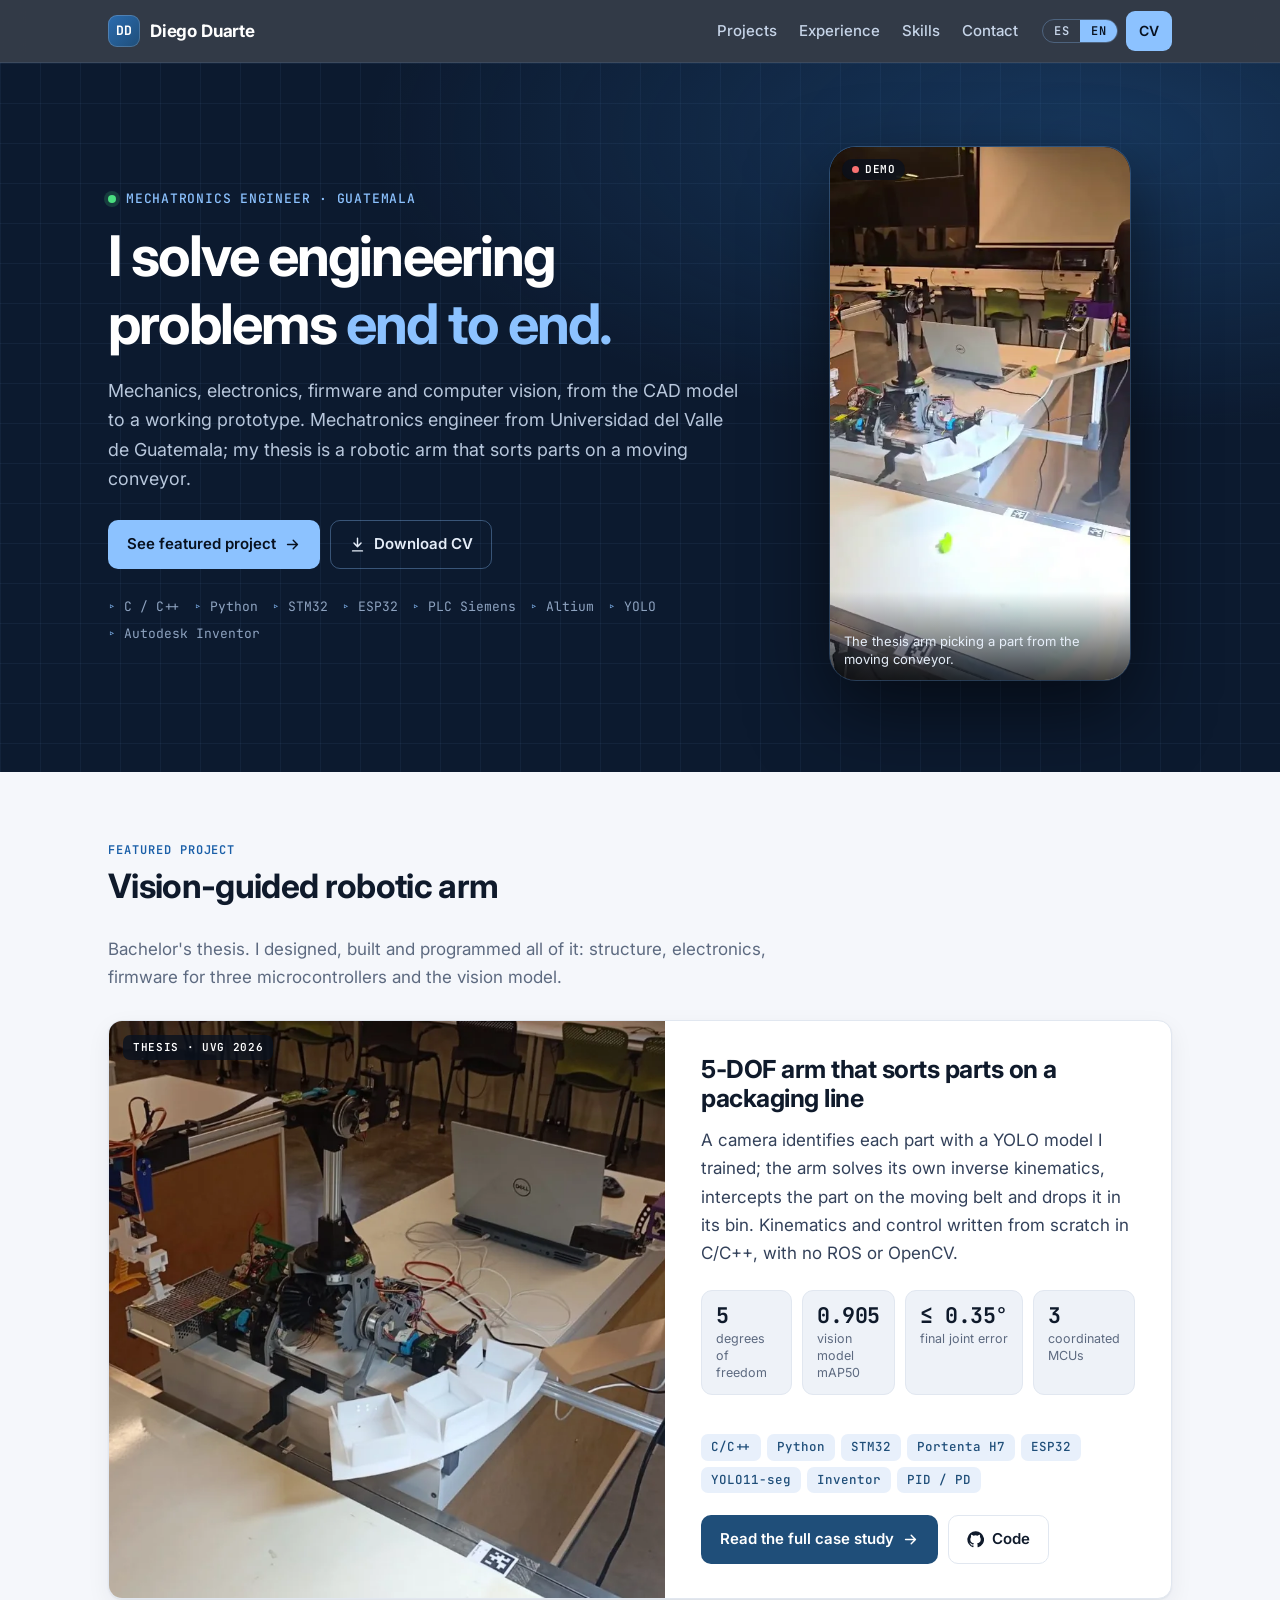
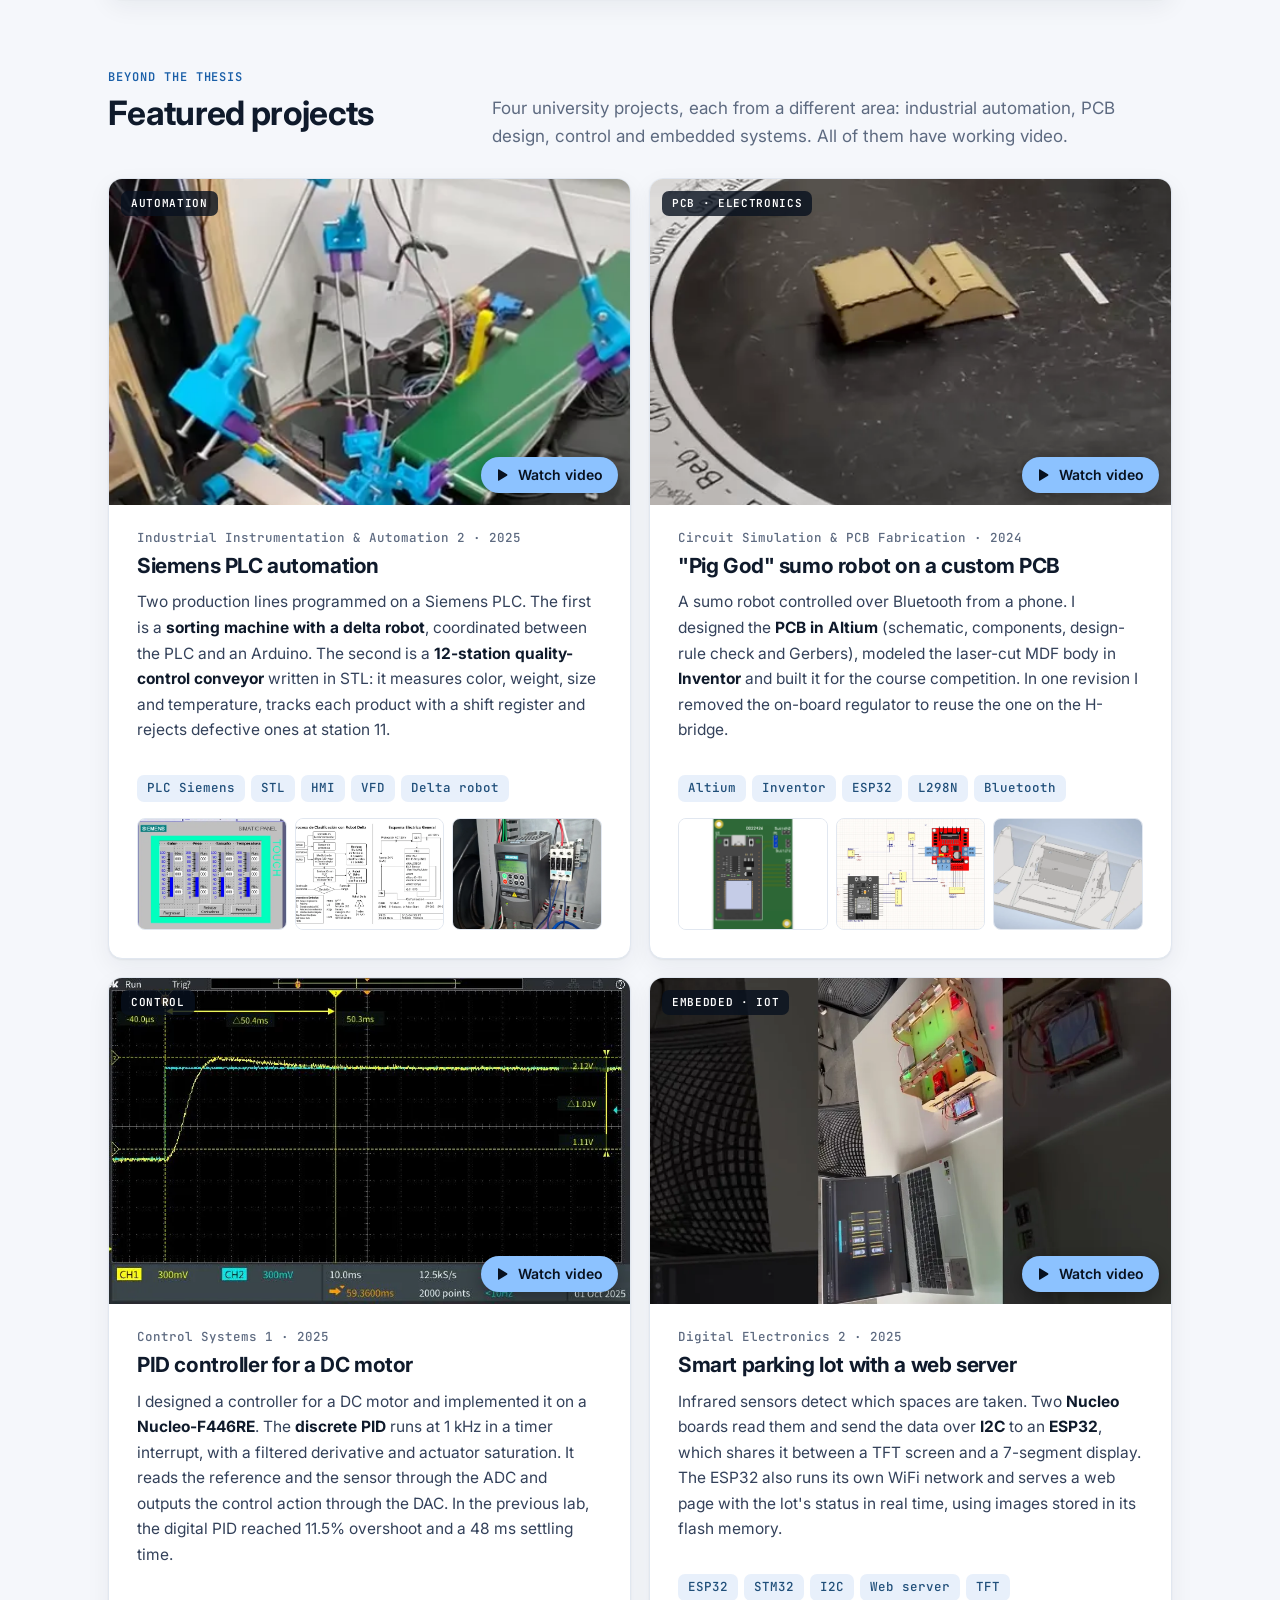
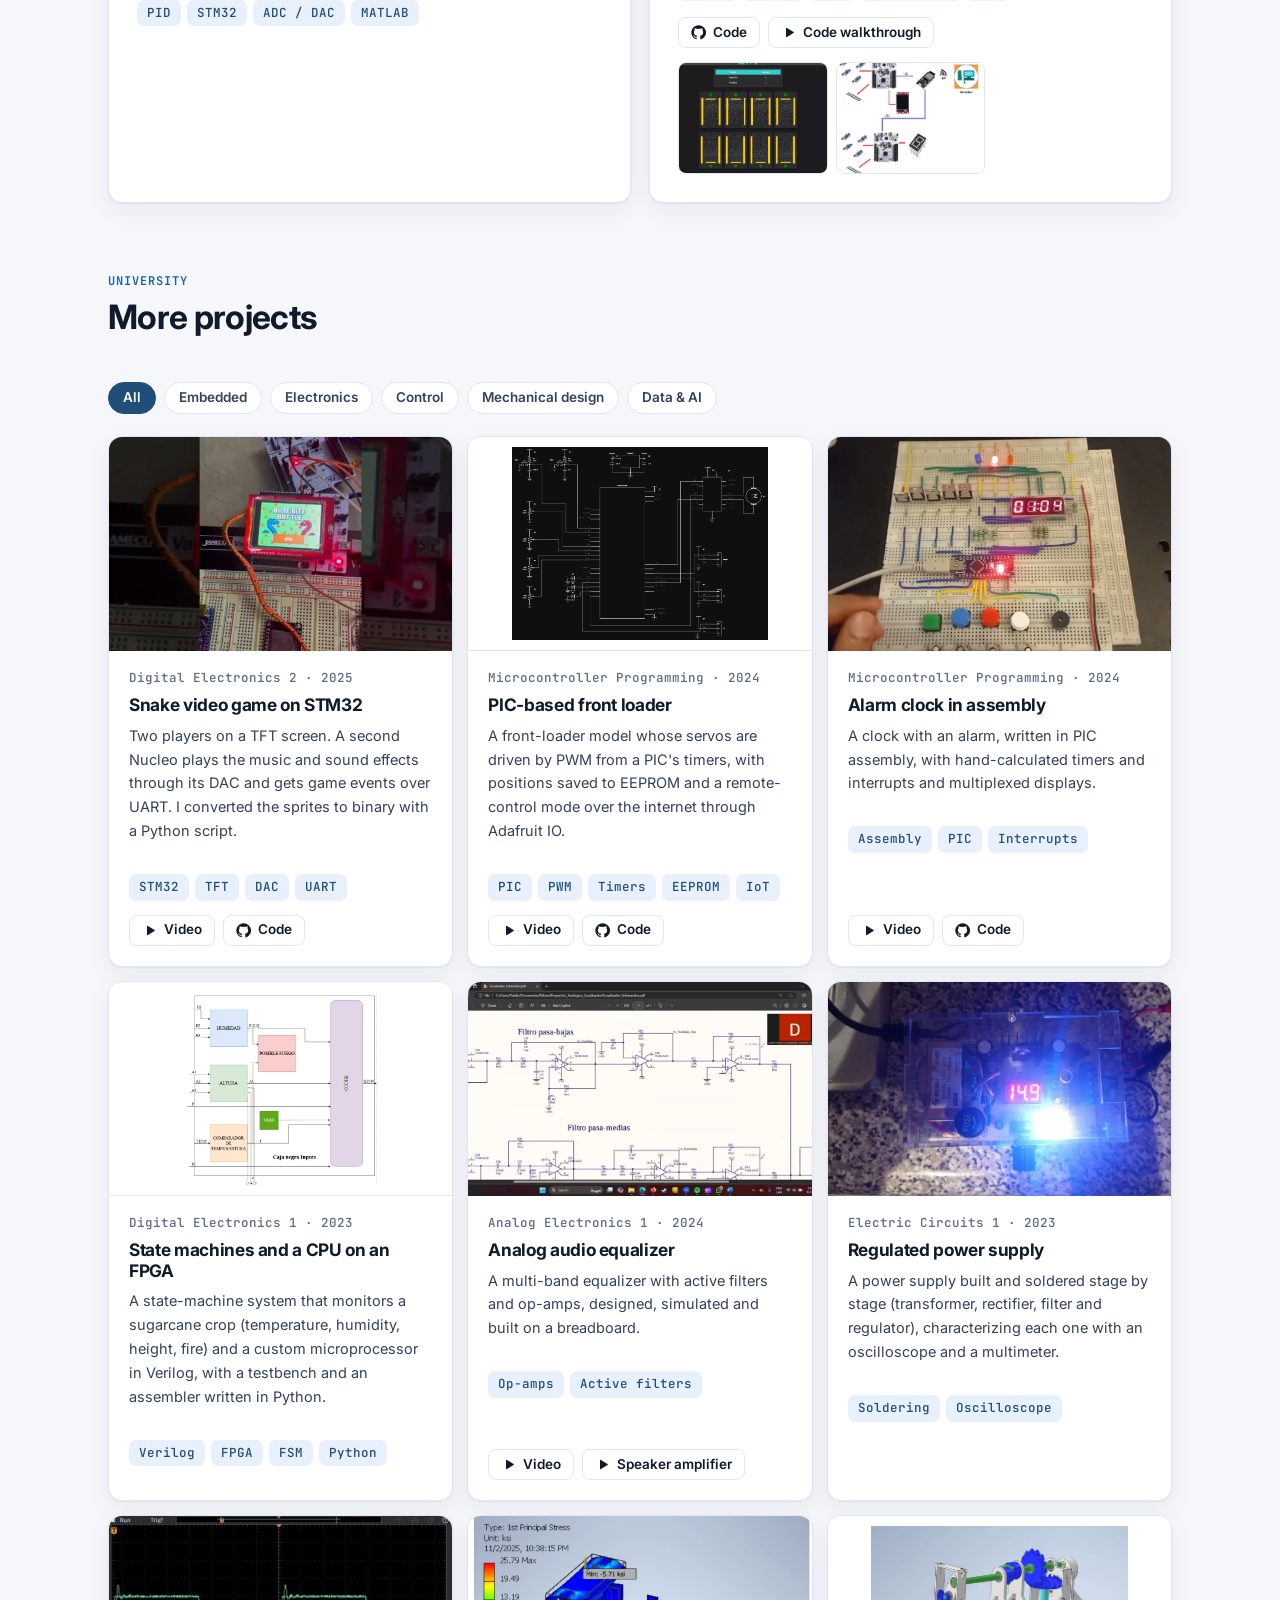
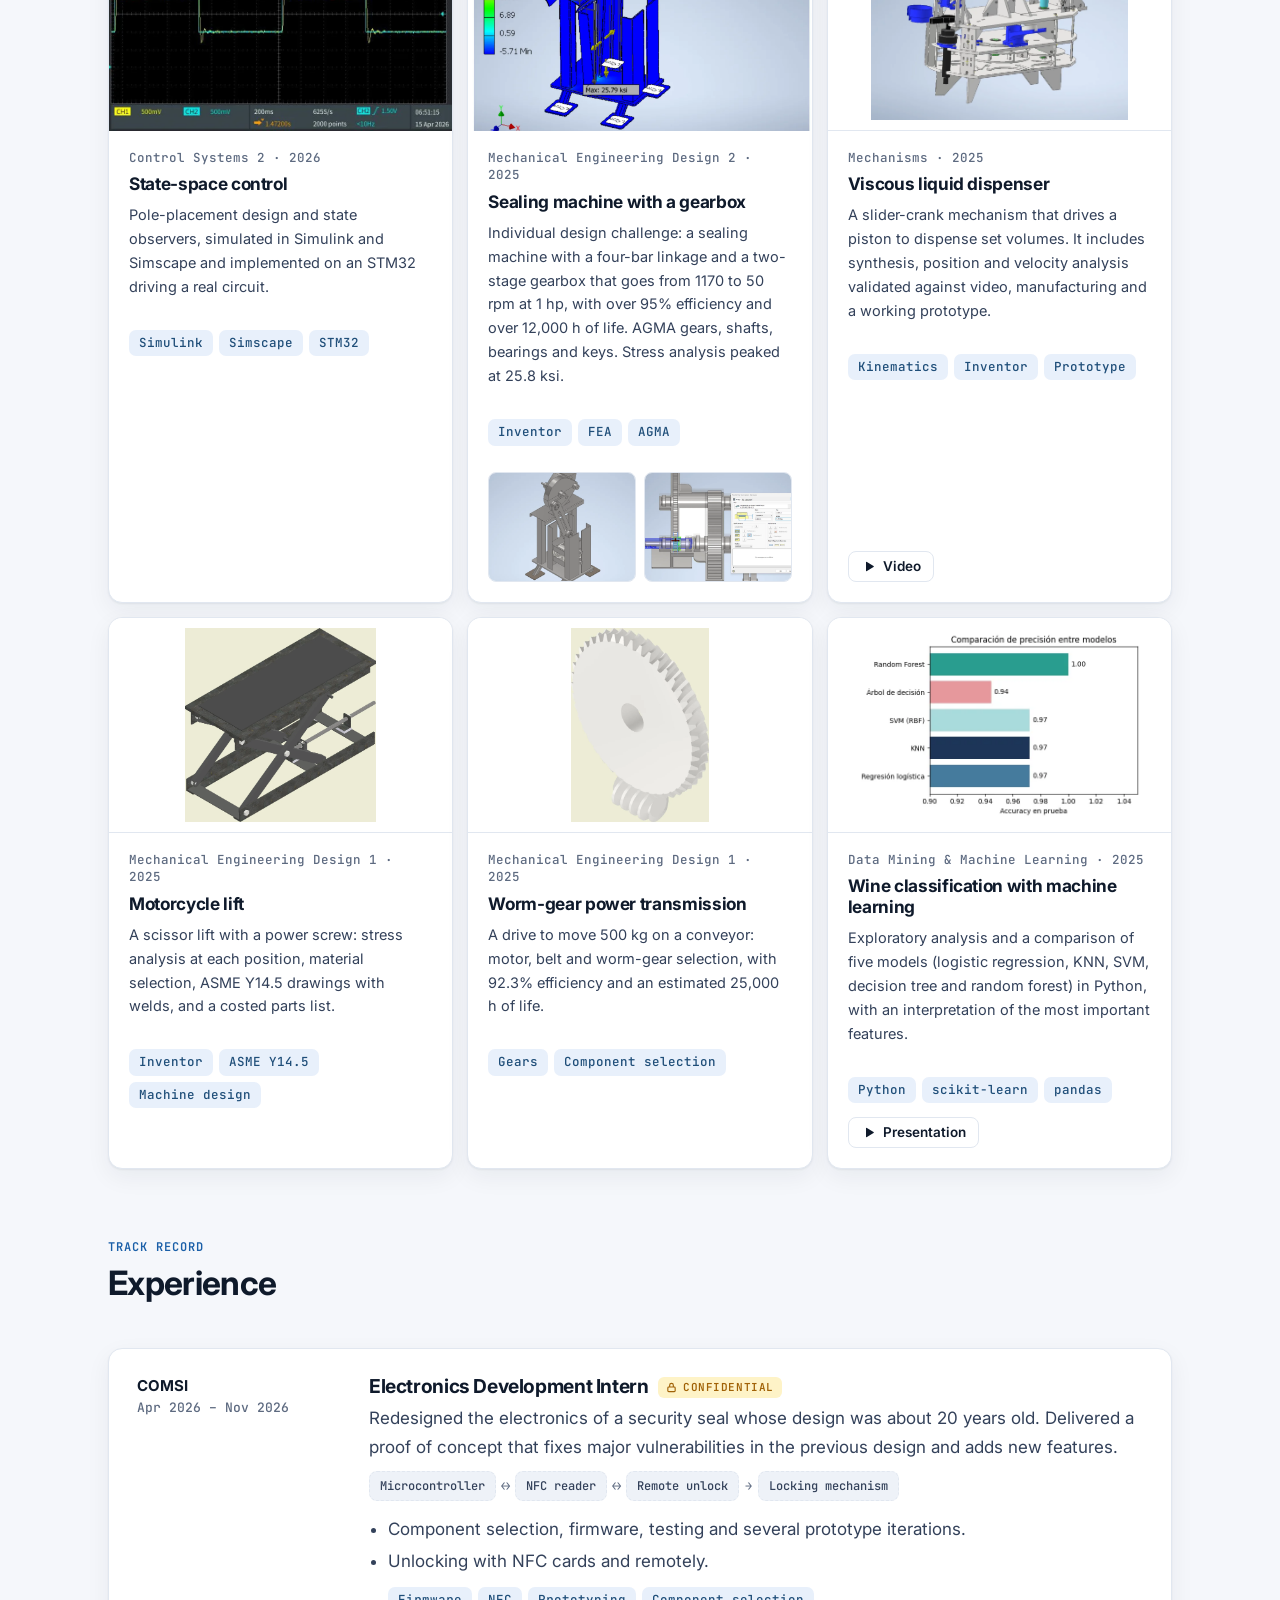
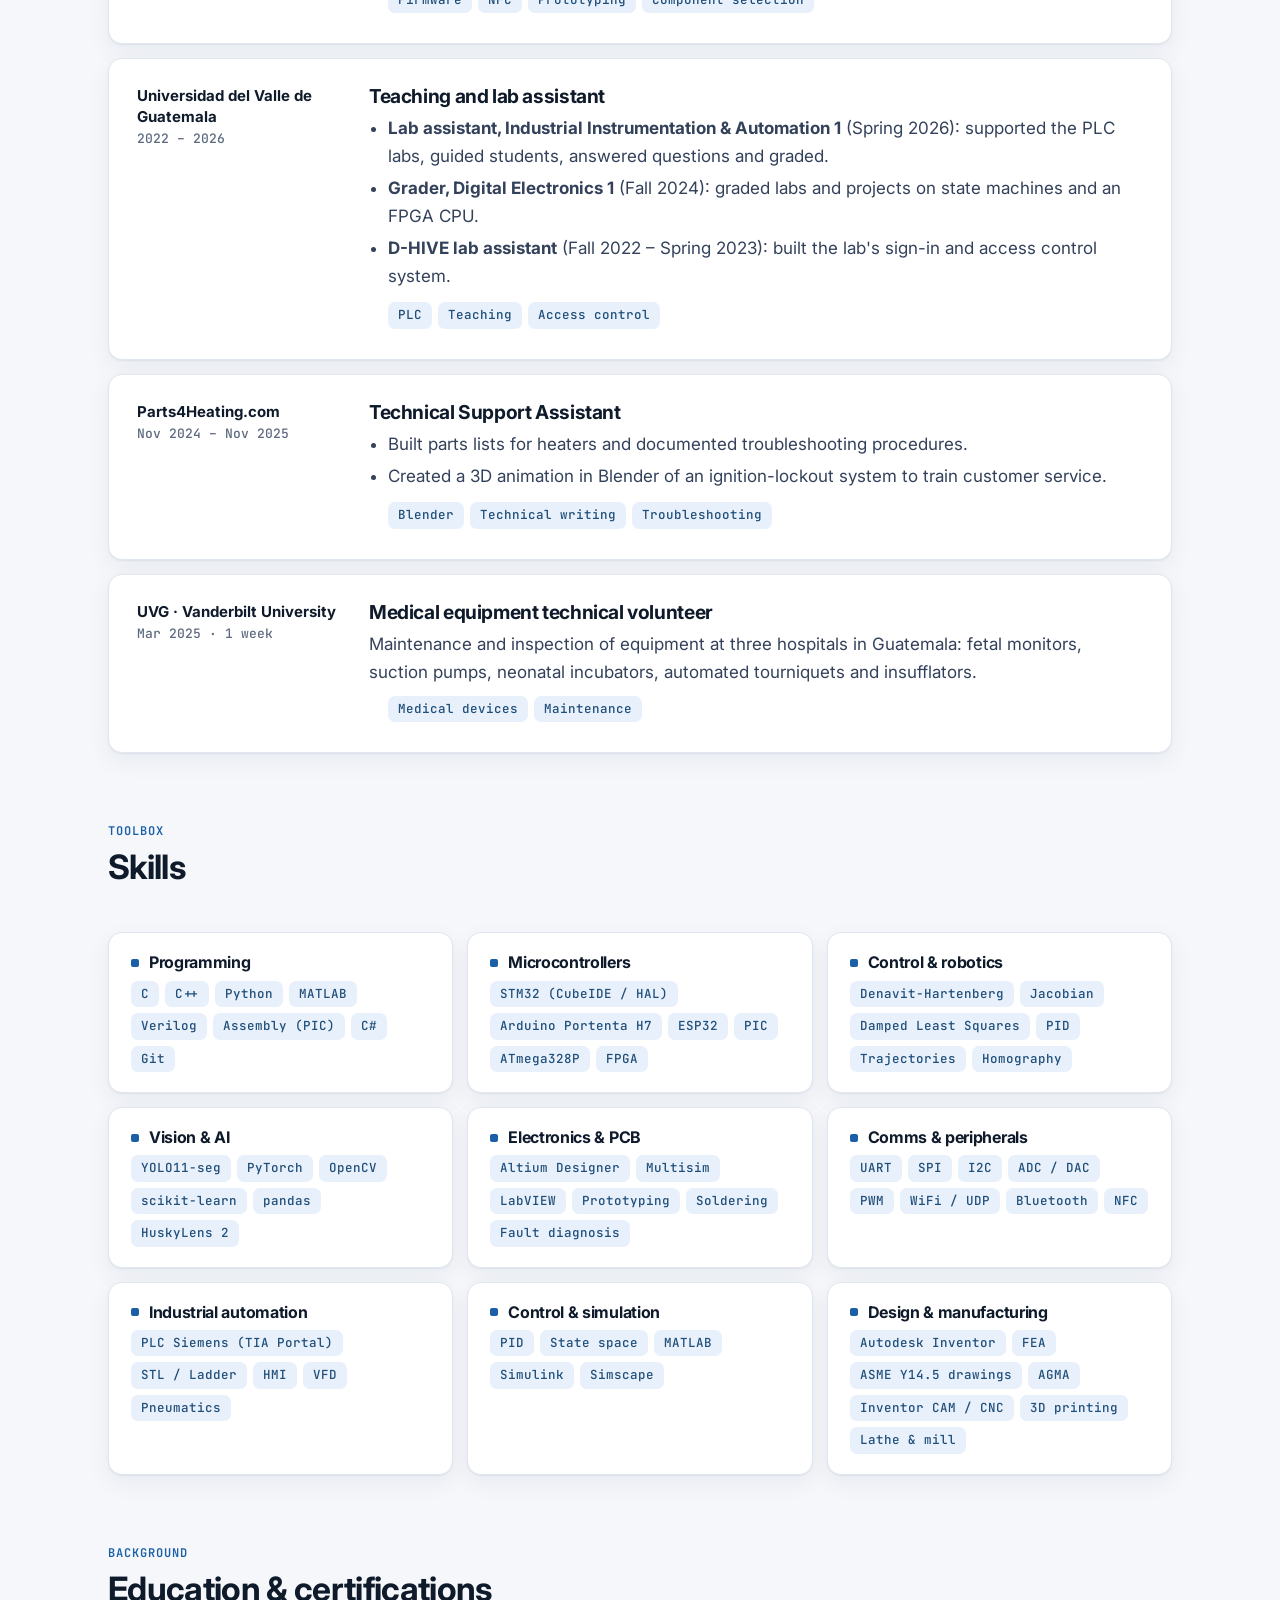
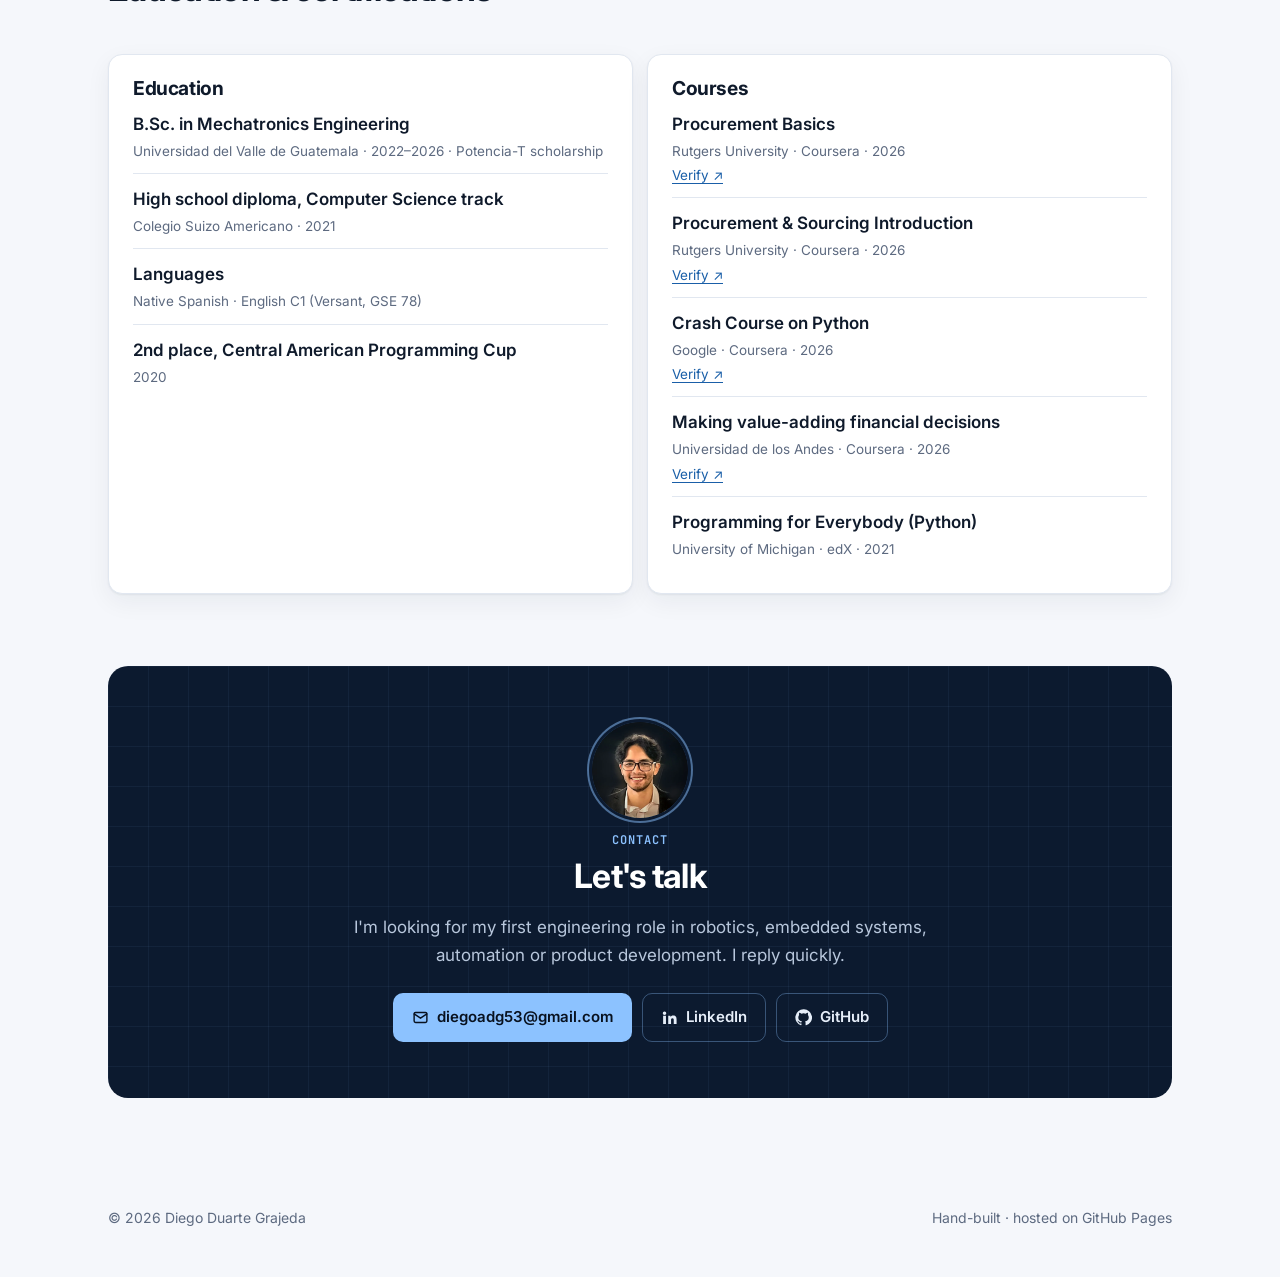
==== commit cdb03948: "Add featured projects, project gallery and teaching roles Four featured university projects with vid" ====
--- a/index.html
+++ b/index.html
@@ -25,6 +25,10 @@
 </head>
 <body>
   <a class="skip" href="#main">Saltar al contenido</a>
+  <svg width="0" height="0" style="position:absolute" aria-hidden="true">
+    <symbol id="i-gh" viewBox="0 0 24 24"><path fill="currentColor" d="M12 .5a11.5 11.5 0 0 0-3.64 22.41c.58.1.79-.25.79-.56v-2c-3.2.7-3.88-1.37-3.88-1.37-.52-1.33-1.28-1.69-1.28-1.69-1.05-.72.08-.7.08-.7 1.16.08 1.77 1.19 1.77 1.19 1.03 1.77 2.7 1.26 3.36.96.1-.75.4-1.26.73-1.55-2.55-.29-5.24-1.28-5.24-5.69 0-1.26.45-2.29 1.19-3.1-.12-.29-.52-1.46.11-3.05 0 0 .97-.31 3.17 1.18a11 11 0 0 1 5.77 0c2.2-1.49 3.17-1.18 3.17-1.18.63 1.59.23 2.76.11 3.05.74.81 1.19 1.84 1.19 3.1 0 4.42-2.69 5.39-5.26 5.68.41.36.78 1.06.78 2.14v3.17c0 .31.21.67.8.56A11.5 11.5 0 0 0 12 .5Z"/></symbol>
+    <symbol id="i-play" viewBox="0 0 24 24"><path fill="currentColor" d="M8 5.5v13a1 1 0 0 0 1.5.86l10.5-6.5a1 1 0 0 0 0-1.72L9.5 4.64A1 1 0 0 0 8 5.5Z"/></symbol>
+  </svg>
 
   <header class="nav">
     <div class="container">
@@ -80,7 +84,7 @@
             </a>
           </div>
           <div class="hero-tags">
-            <span>C / C++</span><span>Python</span><span>STM32</span><span>ESP32</span><span>Portenta H7</span><span>YOLO</span><span>Autodesk Inventor</span>
+            <span>C / C++</span><span>Python</span><span>STM32</span><span>ESP32</span><span>PLC Siemens</span><span>Altium</span><span>YOLO</span><span>Autodesk Inventor</span>
           </div>
         </div>
         <div class="hero-media">
@@ -138,6 +142,280 @@
             </div>
           </div>
         </article>
+      </div>
+    </section>
+
+    <!-- ================= PROYECTOS DESTACADOS ================= -->
+    <section class="section" id="destacados">
+      <div class="container">
+        <div class="section-head reveal">
+          <div>
+            <span class="kicker"><span lang="es">Más allá de la tesis</span><span lang="en">Beyond the thesis</span></span>
+            <h2><span lang="es">Proyectos destacados</span><span lang="en">Featured projects</span></h2>
+          </div>
+          <p lang="es">Cuatro proyectos de la carrera, cada uno de un área distinta: automatización industrial, diseño de PCB, control y sistemas embebidos. Todos tienen video funcionando.</p>
+          <p lang="en">Four university projects, each from a different area: industrial automation, PCB design, control and embedded systems. All of them have working video.</p>
+        </div>
+
+        <div class="pgrid">
+          <!-- PLC -->
+          <article class="card pcard reveal">
+            <div class="pmedia">
+              <img src="assets/img/projects/auto-delta.webp" alt="Banda transportadora con robot delta controlado por PLC" loading="lazy">
+              <button class="play" type="button" data-video="_epjnVA-gyE" data-vertical aria-label="Ver video"><svg><use href="#i-play"/></svg><span lang="es">Ver video</span><span lang="en">Watch video</span></button>
+              <span class="ptag"><span lang="es">Automatización</span><span lang="en">Automation</span></span>
+            </div>
+            <div class="pbody">
+              <span class="pmeta"><span lang="es">Instrumentación y Automatización Industrial 2 · 2025</span><span lang="en">Industrial Instrumentation &amp; Automation 2 · 2025</span></span>
+              <h3><span lang="es">Automatización con PLC Siemens</span><span lang="en">Siemens PLC automation</span></h3>
+              <p lang="es">Dos líneas de producción programadas en un PLC Siemens. La primera es una <strong>máquina clasificadora con robot delta</strong>, coordinada entre el PLC y un Arduino. La segunda es una <strong>banda de control de calidad de 12 estaciones</strong> escrita en STL: mide color, peso, tamaño y temperatura, sigue cada producto con un shift register y rechaza los defectuosos en la estación 11.</p>
+              <p lang="en">Two production lines programmed on a Siemens PLC. The first is a <strong>sorting machine with a delta robot</strong>, coordinated between the PLC and an Arduino. The second is a <strong>12-station quality-control conveyor</strong> written in STL: it measures color, weight, size and temperature, tracks each product with a shift register and rejects defective ones at station 11.</p>
+              <ul class="chips"><li>PLC Siemens</li><li>STL</li><li>HMI</li><li>VFD</li><li><span lang="es">Robot delta</span><span lang="en">Delta robot</span></li></ul>
+              <div class="pthumbs">
+                <img src="assets/img/projects/auto-hmi.webp" alt="Pantalla de parámetros configurables en la HMI" loading="lazy" data-zoom>
+                <img src="assets/img/projects/auto-diagram.webp" alt="Diagrama de proceso y eléctrico de la clasificadora" loading="lazy" data-zoom>
+                <img src="assets/img/projects/auto-panel.webp" alt="Tablero con variador de frecuencia" loading="lazy" data-zoom>
+              </div>
+            </div>
+          </article>
+
+          <!-- SUMO -->
+          <article class="card pcard reveal">
+            <div class="pmedia">
+              <video autoplay muted loop playsinline preload="none" poster="assets/video/sumo-match.webp" aria-label="Robot sumo en competencia"><source src="assets/video/sumo-match.mp4" type="video/mp4"></video>
+              <button class="play" type="button" data-video="FS1At9vrlMY" aria-label="Ver video"><svg><use href="#i-play"/></svg><span lang="es">Ver video</span><span lang="en">Watch video</span></button>
+              <span class="ptag"><span lang="es">PCB · Electrónica</span><span lang="en">PCB · Electronics</span></span>
+            </div>
+            <div class="pbody">
+              <span class="pmeta"><span lang="es">Simulación de Circuitos y Fabricación de PCB · 2024</span><span lang="en">Circuit Simulation &amp; PCB Fabrication · 2024</span></span>
+              <h3><span lang="es">Robot sumo "Pig God" con PCB propia</span><span lang="en">"Pig God" sumo robot on a custom PCB</span></h3>
+              <p lang="es">Robot de sumo controlado por Bluetooth desde el celular. Diseñé la <strong>PCB en Altium</strong> (esquemático, componentes, verificación de reglas y Gerbers), modelé la estructura de MDF en <strong>Inventor</strong> para corte láser y lo armé para la competencia del curso. En una revisión eliminé el regulador de la placa para aprovechar el del puente H.</p>
+              <p lang="en">A sumo robot controlled over Bluetooth from a phone. I designed the <strong>PCB in Altium</strong> (schematic, components, design-rule check and Gerbers), modeled the laser-cut MDF body in <strong>Inventor</strong> and built it for the course competition. In one revision I removed the on-board regulator to reuse the one on the H-bridge.</p>
+              <ul class="chips"><li>Altium</li><li>Inventor</li><li>ESP32</li><li>L298N</li><li>Bluetooth</li></ul>
+              <div class="pthumbs">
+                <img src="assets/img/projects/sumo-pcb.webp" alt="Diseño de la PCB del robot sumo en Altium" loading="lazy" data-zoom>
+                <img src="assets/img/projects/sumo-schematic.webp" alt="Esquemático del robot sumo" loading="lazy" data-zoom>
+                <img src="assets/img/projects/sumo-cad.webp" alt="Modelo de la estructura en Inventor" loading="lazy" data-zoom>
+              </div>
+            </div>
+          </article>
+
+          <!-- MOTOR DC -->
+          <article class="card pcard reveal">
+            <div class="pmedia">
+              <img src="assets/img/projects/motor-scope.webp" alt="Respuesta al escalón del controlador PID en el osciloscopio" loading="lazy">
+              <button class="play" type="button" data-video="D_7jwuB7akw" aria-label="Ver video"><svg><use href="#i-play"/></svg><span lang="es">Ver video</span><span lang="en">Watch video</span></button>
+              <span class="ptag"><span lang="es">Control</span><span lang="en">Control</span></span>
+            </div>
+            <div class="pbody">
+              <span class="pmeta"><span lang="es">Sistemas de Control 1 · 2025</span><span lang="en">Control Systems 1 · 2025</span></span>
+              <h3><span lang="es">Controlador PID para un motor DC</span><span lang="en">PID controller for a DC motor</span></h3>
+              <p lang="es">Diseñé un controlador para un motor DC y lo implementé en una <strong>Nucleo-F446RE</strong>. El <strong>PID discreto</strong> corre a 1 kHz en la interrupción de un timer, con derivada filtrada y saturación del actuador. Lee la referencia y el sensor por ADC y entrega la acción de control por DAC. En el laboratorio previo, el PID digital logró un sobrepaso de 11.5 % y un tiempo de asentamiento de 48 ms.</p>
+              <p lang="en">I designed a controller for a DC motor and implemented it on a <strong>Nucleo-F446RE</strong>. The <strong>discrete PID</strong> runs at 1 kHz in a timer interrupt, with a filtered derivative and actuator saturation. It reads the reference and the sensor through the ADC and outputs the control action through the DAC. In the previous lab, the digital PID reached 11.5% overshoot and a 48 ms settling time.</p>
+              <ul class="chips"><li>PID</li><li>STM32</li><li>ADC / DAC</li><li>MATLAB</li></ul>
+            </div>
+          </article>
+
+          <!-- PARQUEO -->
+          <article class="card pcard reveal">
+            <div class="pmedia">
+              <img src="assets/img/projects/parking-model.webp" alt="Maqueta del parqueo inteligente con pantalla TFT" loading="lazy">
+              <button class="play" type="button" data-video="16H7iwcB_EE" data-vertical aria-label="Ver video"><svg><use href="#i-play"/></svg><span lang="es">Ver video</span><span lang="en">Watch video</span></button>
+              <span class="ptag"><span lang="es">Embebidos · IoT</span><span lang="en">Embedded · IoT</span></span>
+            </div>
+            <div class="pbody">
+              <span class="pmeta"><span lang="es">Electrónica Digital 2 · 2025</span><span lang="en">Digital Electronics 2 · 2025</span></span>
+              <h3><span lang="es">Parqueo inteligente con servidor web</span><span lang="en">Smart parking lot with a web server</span></h3>
+              <p lang="es">Sensores infrarrojos detectan qué espacios están ocupados. Dos <strong>Nucleo</strong> los leen y los envían por <strong>I2C</strong> a un <strong>ESP32</strong>, que reparte los datos entre una pantalla TFT y un display de 7 segmentos. El ESP32 también genera su propia red WiFi y sirve una página web con el estado del parqueo en tiempo real, con imágenes guardadas en su memoria flash.</p>
+              <p lang="en">Infrared sensors detect which spaces are taken. Two <strong>Nucleo</strong> boards read them and send the data over <strong>I2C</strong> to an <strong>ESP32</strong>, which shares it between a TFT screen and a 7-segment display. The ESP32 also runs its own WiFi network and serves a web page with the lot's status in real time, using images stored in its flash memory.</p>
+              <ul class="chips"><li>ESP32</li><li>STM32</li><li>I2C</li><li><span lang="es">Servidor web</span><span lang="en">Web server</span></li><li>TFT</li></ul>
+              <div class="plinks">
+                <a href="https://github.com/diegoadg53/D2_Proyecto3" target="_blank" rel="noopener"><svg><use href="#i-gh"/></svg><span lang="es">Código</span><span lang="en">Code</span></a>
+                <button type="button" data-video="g0_ko9-PO1g"><svg><use href="#i-play"/></svg><span lang="es">Explicación del código</span><span lang="en">Code walkthrough</span></button>
+              </div>
+              <div class="pthumbs">
+                <img src="assets/img/projects/parking-web.webp" alt="Página web servida por el ESP32" loading="lazy" data-zoom>
+                <img src="assets/img/projects/parking-arch.webp" alt="Arquitectura de comunicación del parqueo" loading="lazy" data-zoom>
+              </div>
+            </div>
+          </article>
+        </div>
+      </div>
+    </section>
+
+    <!-- ================= MÁS PROYECTOS ================= -->
+    <section class="section" id="otros">
+      <div class="container">
+        <div class="section-head reveal">
+          <div>
+            <span class="kicker"><span lang="es">Universidad</span><span lang="en">University</span></span>
+            <h2><span lang="es">Más proyectos</span><span lang="en">More projects</span></h2>
+          </div>
+        </div>
+        <div class="filters reveal" role="group" aria-label="Filtrar proyectos">
+          <button type="button" data-filter="all" aria-pressed="true"><span lang="es">Todos</span><span lang="en">All</span></button>
+          <button type="button" data-filter="emb" aria-pressed="false"><span lang="es">Embebidos</span><span lang="en">Embedded</span></button>
+          <button type="button" data-filter="elec" aria-pressed="false"><span lang="es">Electrónica</span><span lang="en">Electronics</span></button>
+          <button type="button" data-filter="ctrl" aria-pressed="false"><span lang="es">Control</span><span lang="en">Control</span></button>
+          <button type="button" data-filter="mech" aria-pressed="false"><span lang="es">Diseño mecánico</span><span lang="en">Mechanical design</span></button>
+          <button type="button" data-filter="data" aria-pressed="false"><span lang="es">Datos e IA</span><span lang="en">Data &amp; AI</span></button>
+        </div>
+
+        <div class="ggrid">
+          <article class="card gcard reveal" data-cat="emb">
+            <div class="gmedia"><img src="assets/img/projects/snake.webp" alt="Juego Snake en pantalla TFT" loading="lazy" data-zoom></div>
+            <div class="gbody">
+              <span class="pmeta"><span lang="es">Electrónica Digital 2 · 2025</span><span lang="en">Digital Electronics 2 · 2025</span></span>
+              <h3><span lang="es">Videojuego Snake en STM32</span><span lang="en">Snake video game on STM32</span></h3>
+              <p lang="es">Dos jugadores en una pantalla TFT. Una segunda Nucleo reproduce la música y los efectos con el DAC, y recibe los eventos del juego por UART. Los sprites los pasé a binario con un script en Python.</p>
+              <p lang="en">Two players on a TFT screen. A second Nucleo plays the music and sound effects through its DAC and gets game events over UART. I converted the sprites to binary with a Python script.</p>
+              <ul class="chips"><li>STM32</li><li>TFT</li><li>DAC</li><li>UART</li></ul>
+              <div class="plinks">
+                <button type="button" data-video="rYL7zWlZhww"><svg><use href="#i-play"/></svg>Video</button>
+                <a href="https://github.com/diegoadg53/D2_Proyecto2" target="_blank" rel="noopener"><svg><use href="#i-gh"/></svg><span lang="es">Código</span><span lang="en">Code</span></a>
+              </div>
+            </div>
+          </article>
+
+          <article class="card gcard reveal" data-cat="emb">
+            <div class="gmedia contain"><img src="assets/img/projects/loader.webp" alt="Esquemático de la pala cargadora" loading="lazy" data-zoom></div>
+            <div class="gbody">
+              <span class="pmeta"><span lang="es">Programación de Microcontroladores · 2024</span><span lang="en">Microcontroller Programming · 2024</span></span>
+              <h3><span lang="es">Pala cargadora con PIC</span><span lang="en">PIC-based front loader</span></h3>
+              <p lang="es">Maqueta de pala cargadora con servos controlados por PWM generado con los timers de un PIC, posiciones guardadas en EEPROM y un modo de control remoto por internet con Adafruit IO.</p>
+              <p lang="en">A front-loader model whose servos are driven by PWM from a PIC's timers, with positions saved to EEPROM and a remote-control mode over the internet through Adafruit IO.</p>
+              <ul class="chips"><li>PIC</li><li>PWM</li><li>Timers</li><li>EEPROM</li><li>IoT</li></ul>
+              <div class="plinks">
+                <button type="button" data-video="Ye0tiEHtx4Q"><svg><use href="#i-play"/></svg>Video</button>
+                <a href="https://github.com/diegoadg53/Proyecto_PalaCargadora" target="_blank" rel="noopener"><svg><use href="#i-gh"/></svg><span lang="es">Código</span><span lang="en">Code</span></a>
+              </div>
+            </div>
+          </article>
+
+          <article class="card gcard reveal" data-cat="emb">
+            <div class="gmedia"><img src="assets/img/projects/clock.webp" alt="Reloj digital con displays de 7 segmentos" loading="lazy" data-zoom></div>
+            <div class="gbody">
+              <span class="pmeta"><span lang="es">Programación de Microcontroladores · 2024</span><span lang="en">Microcontroller Programming · 2024</span></span>
+              <h3><span lang="es">Reloj despertador en assembly</span><span lang="en">Alarm clock in assembly</span></h3>
+              <p lang="es">Reloj con alarma programado en assembly de PIC, con timers e interrupciones calculados a mano y multiplexación de displays.</p>
+              <p lang="en">A clock with an alarm, written in PIC assembly, with hand-calculated timers and interrupts and multiplexed displays.</p>
+              <ul class="chips"><li>Assembly</li><li>PIC</li><li><span lang="es">Interrupciones</span><span lang="en">Interrupts</span></li></ul>
+              <div class="plinks">
+                <button type="button" data-video="RE0sxVMKf9I"><svg><use href="#i-play"/></svg>Video</button>
+                <a href="https://github.com/diegoadg53/Proyecto1_RelojAlarma" target="_blank" rel="noopener"><svg><use href="#i-gh"/></svg><span lang="es">Código</span><span lang="en">Code</span></a>
+              </div>
+            </div>
+          </article>
+
+          <article class="card gcard reveal" data-cat="elec emb">
+            <div class="gmedia contain"><img src="assets/img/projects/fsm.webp" alt="Diagrama de bloques del sistema de máquinas de estado" loading="lazy" data-zoom></div>
+            <div class="gbody">
+              <span class="pmeta"><span lang="es">Electrónica Digital 1 · 2023</span><span lang="en">Digital Electronics 1 · 2023</span></span>
+              <h3><span lang="es">Máquinas de estado y CPU en FPGA</span><span lang="en">State machines and a CPU on an FPGA</span></h3>
+              <p lang="es">Un sistema de máquinas de estado que monitorea un cultivo de caña (temperatura, humedad, altura, fuego) y un microprocesador propio en Verilog, con testbench y un ensamblador escrito en Python.</p>
+              <p lang="en">A state-machine system that monitors a sugarcane crop (temperature, humidity, height, fire) and a custom microprocessor in Verilog, with a testbench and an assembler written in Python.</p>
+              <ul class="chips"><li>Verilog</li><li>FPGA</li><li>FSM</li><li>Python</li></ul>
+            </div>
+          </article>
+
+          <article class="card gcard reveal" data-cat="elec">
+            <div class="gmedia"><img src="assets/img/projects/equalizer.webp" alt="Esquemático del ecualizador de audio" loading="lazy" data-zoom></div>
+            <div class="gbody">
+              <span class="pmeta"><span lang="es">Electrónica Analógica 1 · 2024</span><span lang="en">Analog Electronics 1 · 2024</span></span>
+              <h3><span lang="es">Ecualizador de audio analógico</span><span lang="en">Analog audio equalizer</span></h3>
+              <p lang="es">Ecualizador por bandas de frecuencia con filtros activos y amplificadores operacionales, diseñado, simulado y armado en protoboard.</p>
+              <p lang="en">A multi-band equalizer with active filters and op-amps, designed, simulated and built on a breadboard.</p>
+              <ul class="chips"><li>Op-amps</li><li><span lang="es">Filtros activos</span><span lang="en">Active filters</span></li></ul>
+              <div class="plinks">
+                <button type="button" data-video="eX5Sgzmp-3A"><svg><use href="#i-play"/></svg>Video</button>
+                <button type="button" data-video="_jMbyPdr1vs"><svg><use href="#i-play"/></svg><span lang="es">Amplificador para bocina</span><span lang="en">Speaker amplifier</span></button>
+              </div>
+            </div>
+          </article>
+
+          <article class="card gcard reveal" data-cat="elec">
+            <div class="gmedia"><img src="assets/img/projects/psu.webp" alt="Fuente de poder armada mostrando 14.9 V" loading="lazy" data-zoom></div>
+            <div class="gbody">
+              <span class="pmeta"><span lang="es">Circuitos Eléctricos 1 · 2023</span><span lang="en">Electric Circuits 1 · 2023</span></span>
+              <h3><span lang="es">Fuente de poder regulada</span><span lang="en">Regulated power supply</span></h3>
+              <p lang="es">Fuente armada y soldada por etapas (transformador, rectificador, filtro y regulador), caracterizando cada una con osciloscopio y multímetro.</p>
+              <p lang="en">A power supply built and soldered stage by stage (transformer, rectifier, filter and regulator), characterizing each one with an oscilloscope and a multimeter.</p>
+              <ul class="chips"><li><span lang="es">Soldadura</span><span lang="en">Soldering</span></li><li><span lang="es">Osciloscopio</span><span lang="en">Oscilloscope</span></li></ul>
+            </div>
+          </article>
+
+          <article class="card gcard reveal" data-cat="ctrl">
+            <div class="gmedia"><img src="assets/img/projects/observer.webp" alt="Respuesta del sistema con observador de estados en osciloscopio" loading="lazy" data-zoom></div>
+            <div class="gbody">
+              <span class="pmeta"><span lang="es">Sistemas de Control 2 · 2026</span><span lang="en">Control Systems 2 · 2026</span></span>
+              <h3><span lang="es">Control por espacio de estados</span><span lang="en">State-space control</span></h3>
+              <p lang="es">Diseño por asignación de polos y observadores de estado, simulados en Simulink y Simscape e implementados en una STM32 sobre un circuito real.</p>
+              <p lang="en">Pole-placement design and state observers, simulated in Simulink and Simscape and implemented on an STM32 driving a real circuit.</p>
+              <ul class="chips"><li>Simulink</li><li>Simscape</li><li>STM32</li></ul>
+            </div>
+          </article>
+
+          <article class="card gcard reveal" data-cat="mech">
+            <div class="gmedia"><img src="assets/img/projects/sealer-fea.webp" alt="Análisis de esfuerzos de la selladora en Inventor" loading="lazy" data-zoom></div>
+            <div class="gbody">
+              <span class="pmeta"><span lang="es">Diseño de Ingeniería Mecánica 2 · 2025</span><span lang="en">Mechanical Engineering Design 2 · 2025</span></span>
+              <h3><span lang="es">Selladora con caja reductora</span><span lang="en">Sealing machine with a gearbox</span></h3>
+              <p lang="es">Reto de diseño individual: selladora con mecanismo de 4 barras y reductor de dos etapas que baja de 1170 a 50 rpm con 1 hp, más de 95 % de eficiencia y más de 12 000 h de vida. Engranes según AGMA, ejes, rodamientos y cuñas. El análisis de esfuerzos dio un máximo de 25.8 ksi.</p>
+              <p lang="en">Individual design challenge: a sealing machine with a four-bar linkage and a two-stage gearbox that goes from 1170 to 50 rpm at 1 hp, with over 95% efficiency and over 12,000 h of life. AGMA gears, shafts, bearings and keys. Stress analysis peaked at 25.8 ksi.</p>
+              <ul class="chips"><li>Inventor</li><li>FEA</li><li>AGMA</li></ul>
+              <div class="pthumbs sm">
+                <img src="assets/img/projects/sealer.webp" alt="Ensamble final de la selladora" loading="lazy" data-zoom>
+                <img src="assets/img/projects/sealer-gears.webp" alt="Diseño de cuñas y engranes en Inventor" loading="lazy" data-zoom>
+              </div>
+            </div>
+          </article>
+
+          <article class="card gcard reveal" data-cat="mech">
+            <div class="gmedia contain"><img src="assets/img/projects/doser.webp" alt="Modelo del dosificador volumétrico" loading="lazy" data-zoom></div>
+            <div class="gbody">
+              <span class="pmeta"><span lang="es">Mecanismos · 2025</span><span lang="en">Mechanisms · 2025</span></span>
+              <h3><span lang="es">Dosificador de líquidos viscosos</span><span lang="en">Viscous liquid dispenser</span></h3>
+              <p lang="es">Mecanismo de manivela-corredera que empuja un pistón para dosificar volúmenes. Incluye síntesis, análisis de posición y velocidad validado con video, manufactura y prototipo funcional.</p>
+              <p lang="en">A slider-crank mechanism that drives a piston to dispense set volumes. It includes synthesis, position and velocity analysis validated against video, manufacturing and a working prototype.</p>
+              <ul class="chips"><li><span lang="es">Cinemática</span><span lang="en">Kinematics</span></li><li>Inventor</li><li><span lang="es">Prototipo</span><span lang="en">Prototype</span></li></ul>
+              <div class="plinks"><button type="button" data-video="b9beTGpB3oE" data-vertical><svg><use href="#i-play"/></svg>Video</button></div>
+            </div>
+          </article>
+
+          <article class="card gcard reveal" data-cat="mech">
+            <div class="gmedia contain"><img src="assets/img/projects/lift.webp" alt="Ensamble del elevador de motocicletas" loading="lazy" data-zoom></div>
+            <div class="gbody">
+              <span class="pmeta"><span lang="es">Diseño de Ingeniería Mecánica 1 · 2025</span><span lang="en">Mechanical Engineering Design 1 · 2025</span></span>
+              <h3><span lang="es">Elevador de motocicletas</span><span lang="en">Motorcycle lift</span></h3>
+              <p lang="es">Elevador de tijera con tornillo de potencia: análisis de esfuerzos por posición, selección de materiales, planos según ASME Y14.5 con soldaduras y lista de partes con costos.</p>
+              <p lang="en">A scissor lift with a power screw: stress analysis at each position, material selection, ASME Y14.5 drawings with welds, and a costed parts list.</p>
+              <ul class="chips"><li>Inventor</li><li>ASME Y14.5</li><li><span lang="es">Diseño de máquinas</span><span lang="en">Machine design</span></li></ul>
+            </div>
+          </article>
+
+          <article class="card gcard reveal" data-cat="mech">
+            <div class="gmedia contain"><img src="assets/img/projects/worm.webp" alt="Corona del sistema de tornillo sinfín" loading="lazy" data-zoom></div>
+            <div class="gbody">
+              <span class="pmeta"><span lang="es">Diseño de Ingeniería Mecánica 1 · 2025</span><span lang="en">Mechanical Engineering Design 1 · 2025</span></span>
+              <h3><span lang="es">Transmisión de potencia con tornillo sinfín</span><span lang="en">Worm-gear power transmission</span></h3>
+              <p lang="es">Transmisión para mover 500 kg en una banda: selección de motor, faja y par sinfín-corona, con una eficiencia de 92.3 % y una vida estimada de 25 000 h.</p>
+              <p lang="en">A drive to move 500 kg on a conveyor: motor, belt and worm-gear selection, with 92.3% efficiency and an estimated 25,000 h of life.</p>
+              <ul class="chips"><li><span lang="es">Engranes</span><span lang="en">Gears</span></li><li><span lang="es">Selección de componentes</span><span lang="en">Component selection</span></li></ul>
+            </div>
+          </article>
+
+          <article class="card gcard reveal" data-cat="data">
+            <div class="gmedia contain"><img src="assets/img/projects/wine.webp" alt="Comparación de precisión entre modelos de clasificación" loading="lazy" data-zoom></div>
+            <div class="gbody">
+              <span class="pmeta">Data Mining &amp; Machine Learning · 2025</span>
+              <h3><span lang="es">Clasificación de vinos con machine learning</span><span lang="en">Wine classification with machine learning</span></h3>
+              <p lang="es">Análisis exploratorio y comparación de cinco modelos (regresión logística, KNN, SVM, árbol de decisión y random forest) en Python, con interpretación de las variables más importantes.</p>
+              <p lang="en">Exploratory analysis and a comparison of five models (logistic regression, KNN, SVM, decision tree and random forest) in Python, with an interpretation of the most important features.</p>
+              <ul class="chips"><li>Python</li><li>scikit-learn</li><li>pandas</li></ul>
+              <div class="plinks"><button type="button" data-video="gwCTDUR28oY"><svg><use href="#i-play"/></svg><span lang="es">Presentación</span><span lang="en">Presentation</span></button></div>
+            </div>
+          </article>
+        </div>
       </div>
     </section>
 
@@ -185,6 +463,26 @@
           </article>
 
           <article class="card job reveal">
+            <div class="job-when"><span class="org">Universidad del Valle de Guatemala</span>
+              <span lang="es">2022 – 2026</span><span lang="en">2022 – 2026</span>
+            </div>
+            <div>
+              <h3><span lang="es">Auxiliar académico</span><span lang="en">Teaching and lab assistant</span></h3>
+              <ul lang="es">
+                <li><strong>Auxiliar de laboratorio, Instrumentación y Automatización Industrial 1</strong> (1.er ciclo 2026): acompañaba los laboratorios de PLC, guiaba a los estudiantes, resolvía dudas y calificaba.</li>
+                <li><strong>Auxiliar de calificación, Electrónica Digital 1</strong> (2.º ciclo 2024): calificaba laboratorios y proyectos de máquinas de estado y de un CPU en FPGA.</li>
+                <li><strong>Auxiliar del laboratorio D-HIVE</strong> (2.º ciclo 2022 – 1.er ciclo 2023): desarrollé el sistema de registro y control de acceso del laboratorio.</li>
+              </ul>
+              <ul lang="en">
+                <li><strong>Lab assistant, Industrial Instrumentation &amp; Automation 1</strong> (Spring 2026): supported the PLC labs, guided students, answered questions and graded.</li>
+                <li><strong>Grader, Digital Electronics 1</strong> (Fall 2024): graded labs and projects on state machines and an FPGA CPU.</li>
+                <li><strong>D-HIVE lab assistant</strong> (Fall 2022 – Spring 2023): built the lab's sign-in and access control system.</li>
+              </ul>
+              <ul class="chips"><li>PLC</li><li><span lang="es">Docencia</span><span lang="en">Teaching</span></li><li><span lang="es">Control de acceso</span><span lang="en">Access control</span></li></ul>
+            </div>
+          </article>
+
+          <article class="card job reveal">
             <div class="job-when"><span class="org">Parts4Heating.com</span>
               <span lang="es">nov 2024 – nov 2025</span><span lang="en">Nov 2024 – Nov 2025</span>
             </div>
@@ -217,48 +515,6 @@
       </div>
     </section>
 
-    <!-- ================= OTROS PROYECTOS ================= -->
-    <section class="section" id="otros">
-      <div class="container">
-        <div class="section-head reveal">
-          <div>
-            <span class="kicker"><span lang="es">Universidad</span><span lang="en">University</span></span>
-            <h2><span lang="es">Otros proyectos</span><span lang="en">Other projects</span></h2>
-          </div>
-        </div>
-        <div class="grid-projects">
-          <article class="card mini reveal">
-            <div class="icon"><svg viewBox="0 0 24 24" fill="none" stroke="currentColor" stroke-width="1.8" stroke-linecap="round" stroke-linejoin="round"><rect x="5" y="11" width="14" height="10" rx="2"/><path d="M8 11V7a4 4 0 0 1 8 0v4"/><circle cx="12" cy="16" r="1.4"/></svg></div>
-            <h3><span lang="es">Control de acceso D-HIVE</span><span lang="en">D-HIVE access control</span></h3>
-            <p lang="es">Sistema de control de acceso para el laboratorio D-HIVE de la UVG.</p>
-            <p lang="en">Access control system for UVG's D-HIVE lab.</p>
-            <ul class="chips"><li><span lang="es">Embebidos</span><span lang="en">Embedded</span></li></ul>
-          </article>
-          <article class="card mini reveal">
-            <div class="icon"><svg viewBox="0 0 24 24" fill="none" stroke="currentColor" stroke-width="1.8" stroke-linecap="round" stroke-linejoin="round"><path d="M9 3h6M10 3v5l-4 7a4 4 0 0 0 3.5 6h5A4 4 0 0 0 18 15l-4-7V3"/><path d="M7.5 14h9"/></svg></div>
-            <h3><span lang="es">Dosificadora de líquidos viscosos</span><span lang="en">Viscous liquid dispenser</span></h3>
-            <p lang="es">Máquina que dosifica líquidos viscosos de forma controlada.</p>
-            <p lang="en">A machine that dispenses viscous liquids in controlled amounts.</p>
-            <ul class="chips"><li><span lang="es">Automatización</span><span lang="en">Automation</span></li></ul>
-          </article>
-          <article class="card mini reveal">
-            <div class="icon"><svg viewBox="0 0 24 24" fill="none" stroke="currentColor" stroke-width="1.8" stroke-linecap="round" stroke-linejoin="round"><rect x="4" y="7" width="16" height="10" rx="2"/><circle cx="8" cy="19" r="2"/><circle cx="16" cy="19" r="2"/><path d="M9 11h.01M15 11h.01M12 3v4"/></svg></div>
-            <h3><span lang="es">Robot sumo por Bluetooth</span><span lang="en">Bluetooth sumo robot</span></h3>
-            <p lang="es">Robot de sumo controlado de forma inalámbrica por Bluetooth.</p>
-            <p lang="en">Sumo robot controlled wirelessly over Bluetooth.</p>
-            <ul class="chips"><li>Bluetooth</li><li><span lang="es">Robótica</span><span lang="en">Robotics</span></li></ul>
-          </article>
-          <article class="card mini reveal">
-            <div class="icon"><svg viewBox="0 0 24 24" fill="none" stroke="currentColor" stroke-width="1.8" stroke-linecap="round" stroke-linejoin="round"><path d="M9 18h6M10 21h4M12 3a6 6 0 0 0-3.5 10.9c.6.5 1 1.2 1 2V16h5v-.1c0-.8.4-1.5 1-2A6 6 0 0 0 12 3Z"/></svg></div>
-            <h3><span lang="es">Lámpara RGB</span><span lang="en">RGB lamp</span></h3>
-            <p lang="es">Lámpara RGB controlada por microcontrolador.</p>
-            <p lang="en">Microcontroller-driven RGB lamp.</p>
-            <ul class="chips"><li>ATmega328P</li></ul>
-          </article>
-        </div>
-      </div>
-    </section>
-
     <!-- ================= HABILIDADES ================= -->
     <section class="section" id="habilidades">
       <div class="container">
@@ -270,17 +526,23 @@
         </div>
         <div class="skills">
           <div class="card skill reveal"><h3><span lang="es">Programación</span><span lang="en">Programming</span></h3>
-            <ul class="chips"><li>C</li><li>C++</li><li>Python</li><li>C#</li><li>Arduino IDE</li><li>HTML</li><li>PHP</li></ul></div>
+            <ul class="chips"><li>C</li><li>C++</li><li>Python</li><li>MATLAB</li><li>Verilog</li><li>Assembly (PIC)</li><li>C#</li><li>Git</li></ul></div>
           <div class="card skill reveal"><h3><span lang="es">Microcontroladores</span><span lang="en">Microcontrollers</span></h3>
-            <ul class="chips"><li>STM32 Nucleo-F446RE</li><li>Arduino Portenta H7</li><li>ESP32</li><li>ATmega328P</li></ul></div>
+            <ul class="chips"><li>STM32 (CubeIDE / HAL)</li><li>Arduino Portenta H7</li><li>ESP32</li><li>PIC</li><li>ATmega328P</li><li>FPGA</li></ul></div>
           <div class="card skill reveal"><h3><span lang="es">Control y robótica</span><span lang="en">Control &amp; robotics</span></h3>
             <ul class="chips"><li>Denavit-Hartenberg</li><li><span lang="es">Jacobiano</span><span lang="en">Jacobian</span></li><li>Damped Least Squares</li><li>PID</li><li><span lang="es">Trayectorias</span><span lang="en">Trajectories</span></li><li><span lang="es">Homografía</span><span lang="en">Homography</span></li></ul></div>
           <div class="card skill reveal"><h3><span lang="es">Visión e IA</span><span lang="en">Vision &amp; AI</span></h3>
-            <ul class="chips"><li>YOLO11-seg</li><li><span lang="es">Entrenamiento en Python</span><span lang="en">Training in Python</span></li><li>HuskyLens 2</li><li>ONNX</li></ul></div>
-          <div class="card skill reveal"><h3><span lang="es">Electrónica y comunicación</span><span lang="en">Electronics &amp; comms</span></h3>
-            <ul class="chips"><li><span lang="es">Prototipado</span><span lang="en">Prototyping</span></li><li><span lang="es">Diagnóstico de fallas</span><span lang="en">Fault diagnosis</span></li><li>UART</li><li>SPI</li><li>WiFi / UDP</li><li>Bluetooth</li><li>NFC</li></ul></div>
+            <ul class="chips"><li>YOLO11-seg</li><li>PyTorch</li><li>OpenCV</li><li>scikit-learn</li><li>pandas</li><li>HuskyLens 2</li></ul></div>
+          <div class="card skill reveal"><h3><span lang="es">Electrónica y PCB</span><span lang="en">Electronics &amp; PCB</span></h3>
+            <ul class="chips"><li>Altium Designer</li><li>Multisim</li><li>LabVIEW</li><li><span lang="es">Prototipado</span><span lang="en">Prototyping</span></li><li><span lang="es">Soldadura</span><span lang="en">Soldering</span></li><li><span lang="es">Diagnóstico de fallas</span><span lang="en">Fault diagnosis</span></li></ul></div>
+          <div class="card skill reveal"><h3><span lang="es">Comunicación y periféricos</span><span lang="en">Comms &amp; peripherals</span></h3>
+            <ul class="chips"><li>UART</li><li>SPI</li><li>I2C</li><li>ADC / DAC</li><li>PWM</li><li>WiFi / UDP</li><li>Bluetooth</li><li>NFC</li></ul></div>
+          <div class="card skill reveal"><h3><span lang="es">Automatización industrial</span><span lang="en">Industrial automation</span></h3>
+            <ul class="chips"><li>PLC Siemens (TIA Portal)</li><li>STL / Ladder</li><li>HMI</li><li>VFD</li><li><span lang="es">Neumática</span><span lang="en">Pneumatics</span></li></ul></div>
+          <div class="card skill reveal"><h3><span lang="es">Control y simulación</span><span lang="en">Control &amp; simulation</span></h3>
+            <ul class="chips"><li>PID</li><li><span lang="es">Espacio de estados</span><span lang="en">State space</span></li><li>MATLAB</li><li>Simulink</li><li>Simscape</li></ul></div>
           <div class="card skill reveal"><h3><span lang="es">Diseño y manufactura</span><span lang="en">Design &amp; manufacturing</span></h3>
-            <ul class="chips"><li>Autodesk Inventor</li><li><span lang="es">Impresión 3D</span><span lang="en">3D printing</span></li><li><span lang="es">Torno</span><span lang="en">Lathe</span></li><li><span lang="es">Fresa</span><span lang="en">Milling</span></li><li>Blender</li></ul></div>
+            <ul class="chips"><li>Autodesk Inventor</li><li>FEA</li><li><span lang="es">Planos ASME Y14.5</span><span lang="en">ASME Y14.5 drawings</span></li><li>AGMA</li><li>Inventor CAM / CNC</li><li><span lang="es">Impresión 3D</span><span lang="en">3D printing</span></li><li><span lang="es">Torno y fresa</span><span lang="en">Lathe &amp; mill</span></li></ul></div>
         </div>
       </div>
     </section>
--- a/assets/css/style.css
+++ b/assets/css/style.css
@@ -265,6 +265,83 @@
 .mini p { color: var(--ink-2); font-size: 15px; margin-bottom: 14px; }
 .mini .chips { margin: auto 0 0; }
 
+/* ---------- Proyectos destacados ---------- */
+.pgrid { display: grid; gap: 18px; }
+@media (min-width: 900px) { .pgrid { grid-template-columns: 1fr 1fr; } }
+.pcard { overflow: hidden; display: flex; flex-direction: column; }
+.pmedia { position: relative; aspect-ratio: 16 / 10; background: var(--navy-900); overflow: hidden; }
+.pmedia img, .pmedia video { width: 100%; height: 100%; object-fit: cover; }
+.ptag {
+  position: absolute; left: 12px; top: 12px; background: rgba(8, 17, 31, .8); color: #fff;
+  font: 600 11px/1 var(--mono); letter-spacing: .06em; text-transform: uppercase; padding: 7px 10px; border-radius: 7px;
+}
+.play {
+  position: absolute; right: 12px; bottom: 12px; display: inline-flex; align-items: center; gap: 8px;
+  background: var(--sky); color: var(--navy-950); border: 0; border-radius: 999px; padding: 9px 15px 9px 11px;
+  font: 600 14px/1 var(--font); cursor: pointer; box-shadow: 0 6px 20px rgba(0, 0, 0, .35); transition: transform .15s;
+}
+.play:hover { transform: scale(1.04); }
+.play svg { width: 18px; height: 18px; }
+.pbody { padding: 22px 22px 24px; display: flex; flex-direction: column; flex: 1; }
+@media (min-width: 720px) { .pbody { padding: 24px 28px 28px; } }
+.pmeta { display: block; font: 500 12.5px/1.4 var(--mono); color: var(--muted); margin-bottom: 8px; }
+.pbody h3 { font-size: 1.3rem; }
+.pbody p { color: var(--ink-2); font-size: 15.5px; }
+.pbody p strong, .gbody p strong { color: var(--ink); }
+.pbody .chips { margin-bottom: 16px; }
+.pthumbs { display: grid; grid-template-columns: repeat(3, 1fr); gap: 8px; margin-top: auto; }
+.pthumbs.sm { grid-template-columns: repeat(2, 1fr); margin-top: 12px; }
+.pthumbs img {
+  width: 100%; aspect-ratio: 4 / 3; object-fit: cover; border-radius: 8px; border: 1px solid var(--line);
+  background: #fff; cursor: zoom-in; transition: transform .15s;
+}
+.pthumbs img:hover { transform: translateY(-2px); }
+.plinks { display: flex; flex-wrap: wrap; gap: 8px; margin: 0 0 14px; }
+.plinks a, .plinks button {
+  display: inline-flex; align-items: center; gap: 7px; padding: 7px 12px; border-radius: 8px;
+  border: 1px solid var(--line); background: var(--surface); color: var(--ink); font: 600 13.5px/1 var(--font);
+  text-decoration: none; cursor: pointer;
+}
+.plinks a:hover, .plinks button:hover { border-color: var(--accent-ink); color: var(--accent-ink); }
+.plinks svg { width: 15px; height: 15px; }
+
+/* ---------- Más proyectos (cuadrícula con filtros) ---------- */
+.filters { display: flex; flex-wrap: wrap; gap: 8px; margin-bottom: 22px; }
+.filters button {
+  border: 1px solid var(--line); background: var(--surface); color: var(--ink-2); padding: 8px 14px; border-radius: 999px;
+  font: 600 13.5px/1 var(--font); cursor: pointer;
+}
+.filters button[aria-pressed="true"] { background: var(--accent); border-color: var(--accent); color: #fff; }
+:root[data-theme="dark"] .filters button[aria-pressed="true"] { color: var(--navy-950); }
+@media (prefers-color-scheme: dark) { :root:not([data-theme="light"]) .filters button[aria-pressed="true"] { color: var(--navy-950); } }
+.ggrid { display: grid; gap: 14px; }
+@media (min-width: 640px) { .ggrid { grid-template-columns: repeat(2, 1fr); } }
+@media (min-width: 1000px) { .ggrid { grid-template-columns: repeat(3, 1fr); } }
+.gcard { overflow: hidden; display: flex; flex-direction: column; }
+.gcard[hidden] { display: none; }
+.gmedia { aspect-ratio: 16 / 10; background: var(--navy-900); overflow: hidden; }
+.gmedia img { width: 100%; height: 100%; object-fit: cover; cursor: zoom-in; }
+.gmedia.contain { background: #fff; border-bottom: 1px solid var(--line); }
+.gmedia.contain img { object-fit: contain; padding: 10px; }
+.gbody { padding: 18px 20px 20px; display: flex; flex-direction: column; flex: 1; }
+.gbody h3 { font-size: 1.08rem; margin-bottom: 8px; }
+.gbody p { color: var(--ink-2); font-size: 14.5px; margin-bottom: 14px; }
+.gbody .chips { margin-bottom: 14px; }
+.gbody .plinks { margin: auto 0 0; }
+
+/* ---------- Visor de video ---------- */
+dialog.vbox { border: 0; padding: 0; background: transparent; width: min(960px, 94vw); max-height: 92vh; overflow: visible; }
+dialog.vbox::backdrop { background: rgba(5, 10, 20, .9); }
+dialog.vbox .frame16 { position: relative; width: 100%; aspect-ratio: 16 / 9; background: #000; border-radius: 12px; overflow: hidden; }
+dialog.vbox.vertical { width: min(400px, 92vw); }
+dialog.vbox.vertical .frame16 { aspect-ratio: 9 / 16; max-height: 84vh; }
+dialog.vbox iframe { position: absolute; inset: 0; width: 100%; height: 100%; border: 0; }
+dialog.vbox .vclose {
+  position: fixed; top: 14px; right: 14px; width: 40px; height: 40px; border-radius: 50%; border: 0;
+  background: rgba(255,255,255,.14); color: #fff; font-size: 22px; cursor: pointer;
+}
+dialog.vbox a { display: block; text-align: center; margin-top: 10px; color: var(--sky); font: 13px var(--mono); }
+
 /* ---------- Habilidades ---------- */
 .skills { display: grid; gap: 14px; }
 @media (min-width: 700px) { .skills { grid-template-columns: repeat(2, 1fr); } }
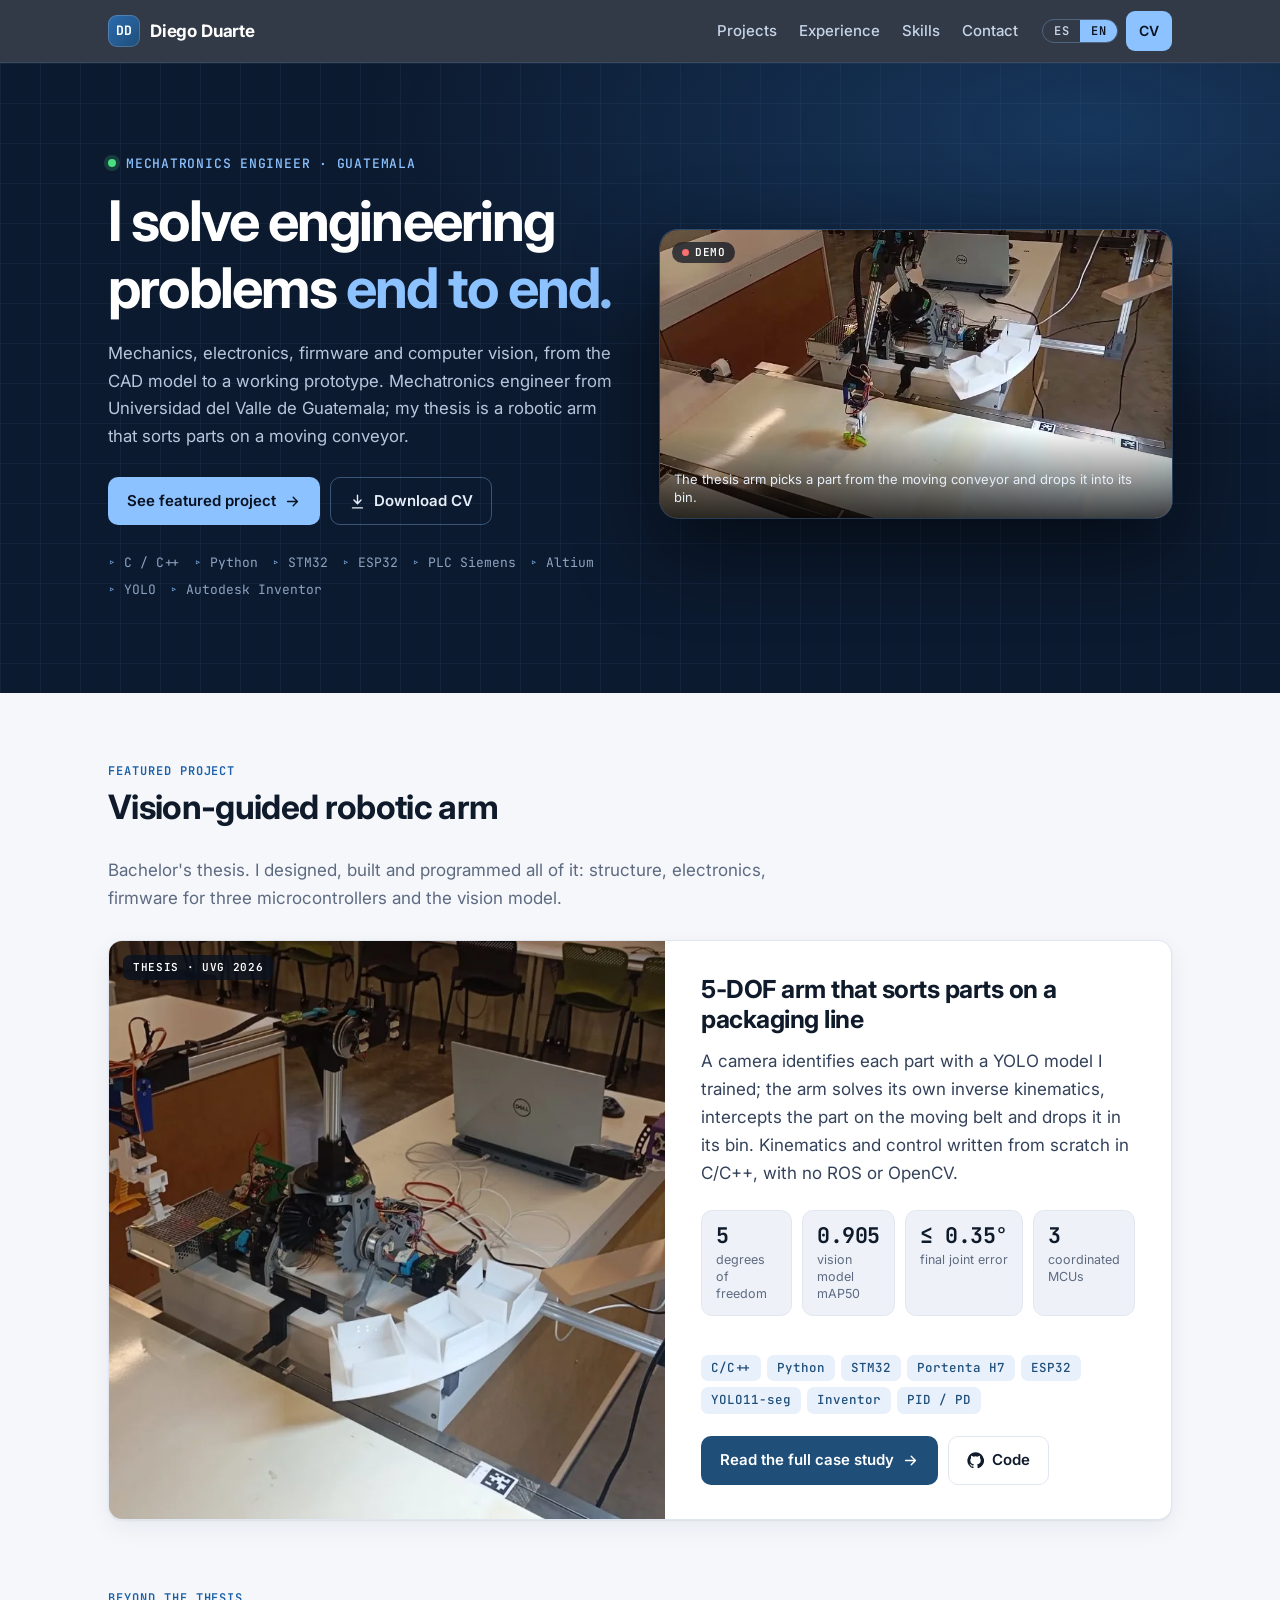
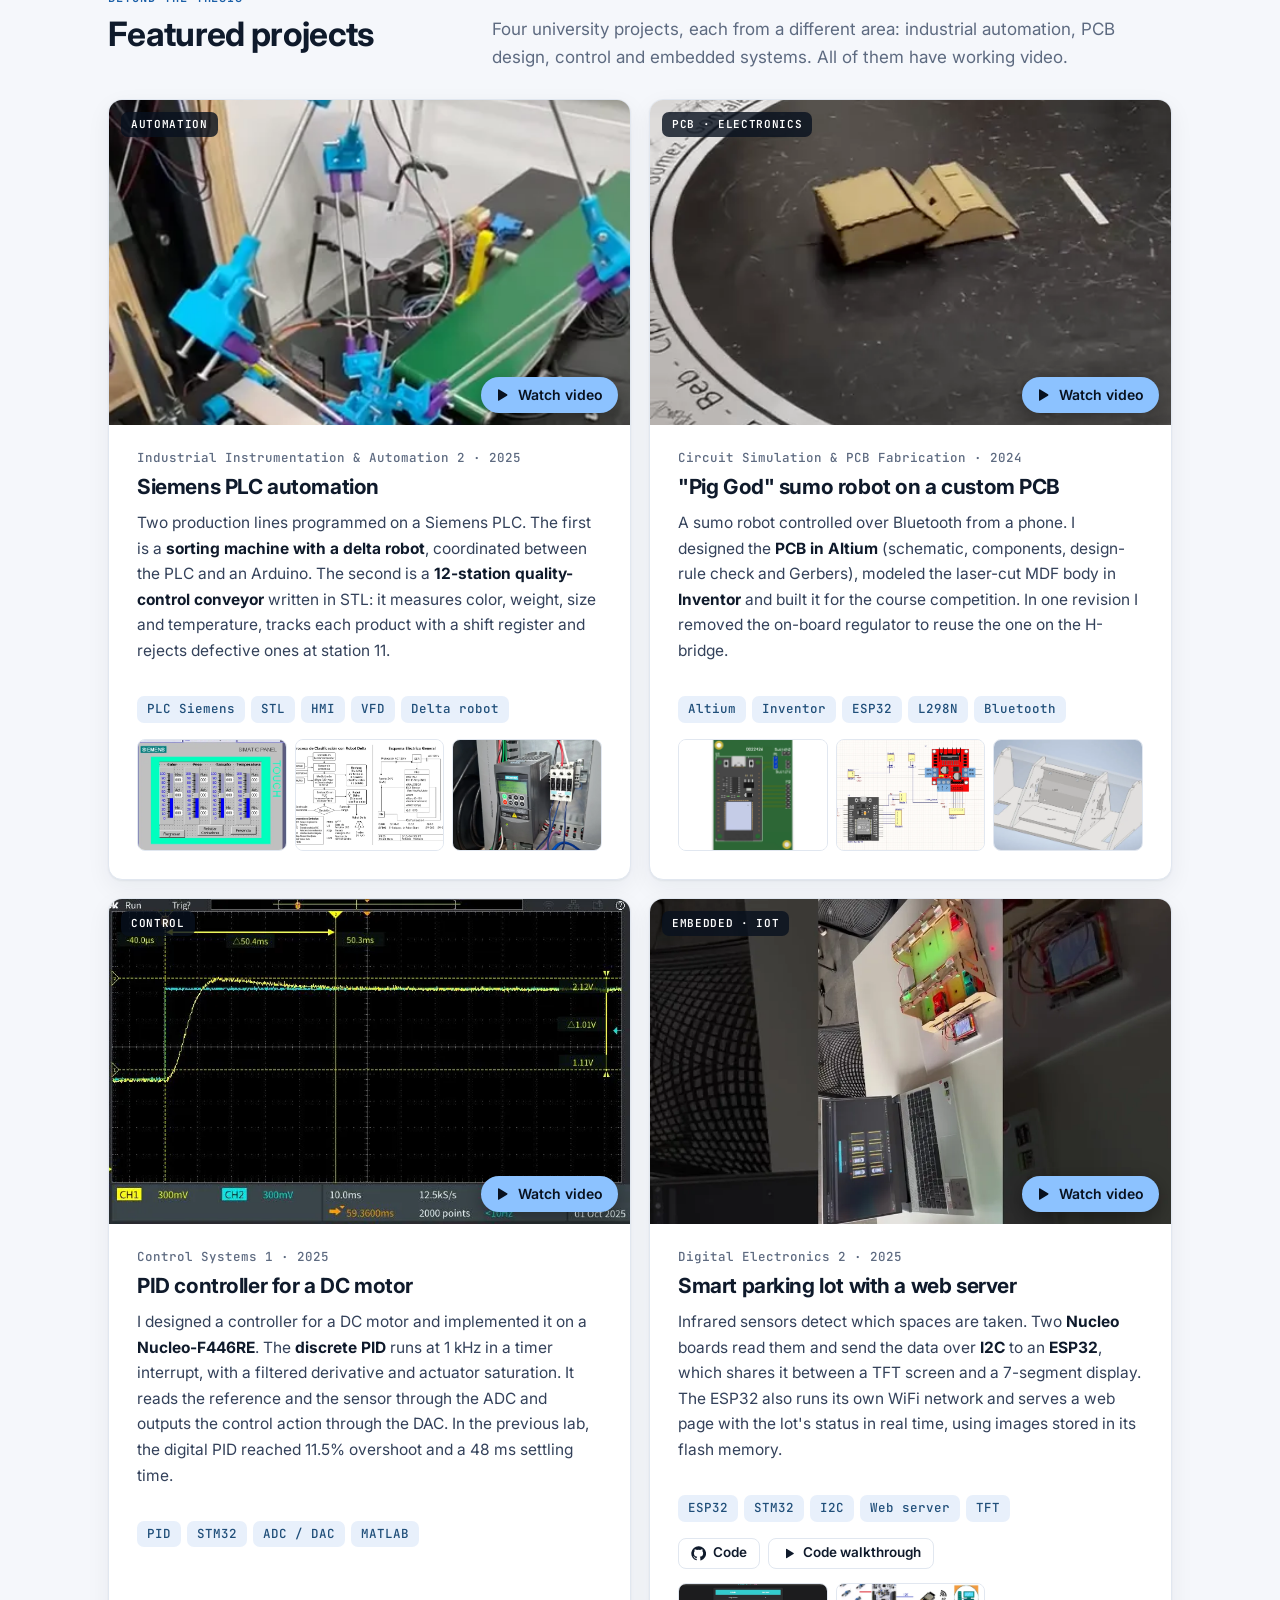
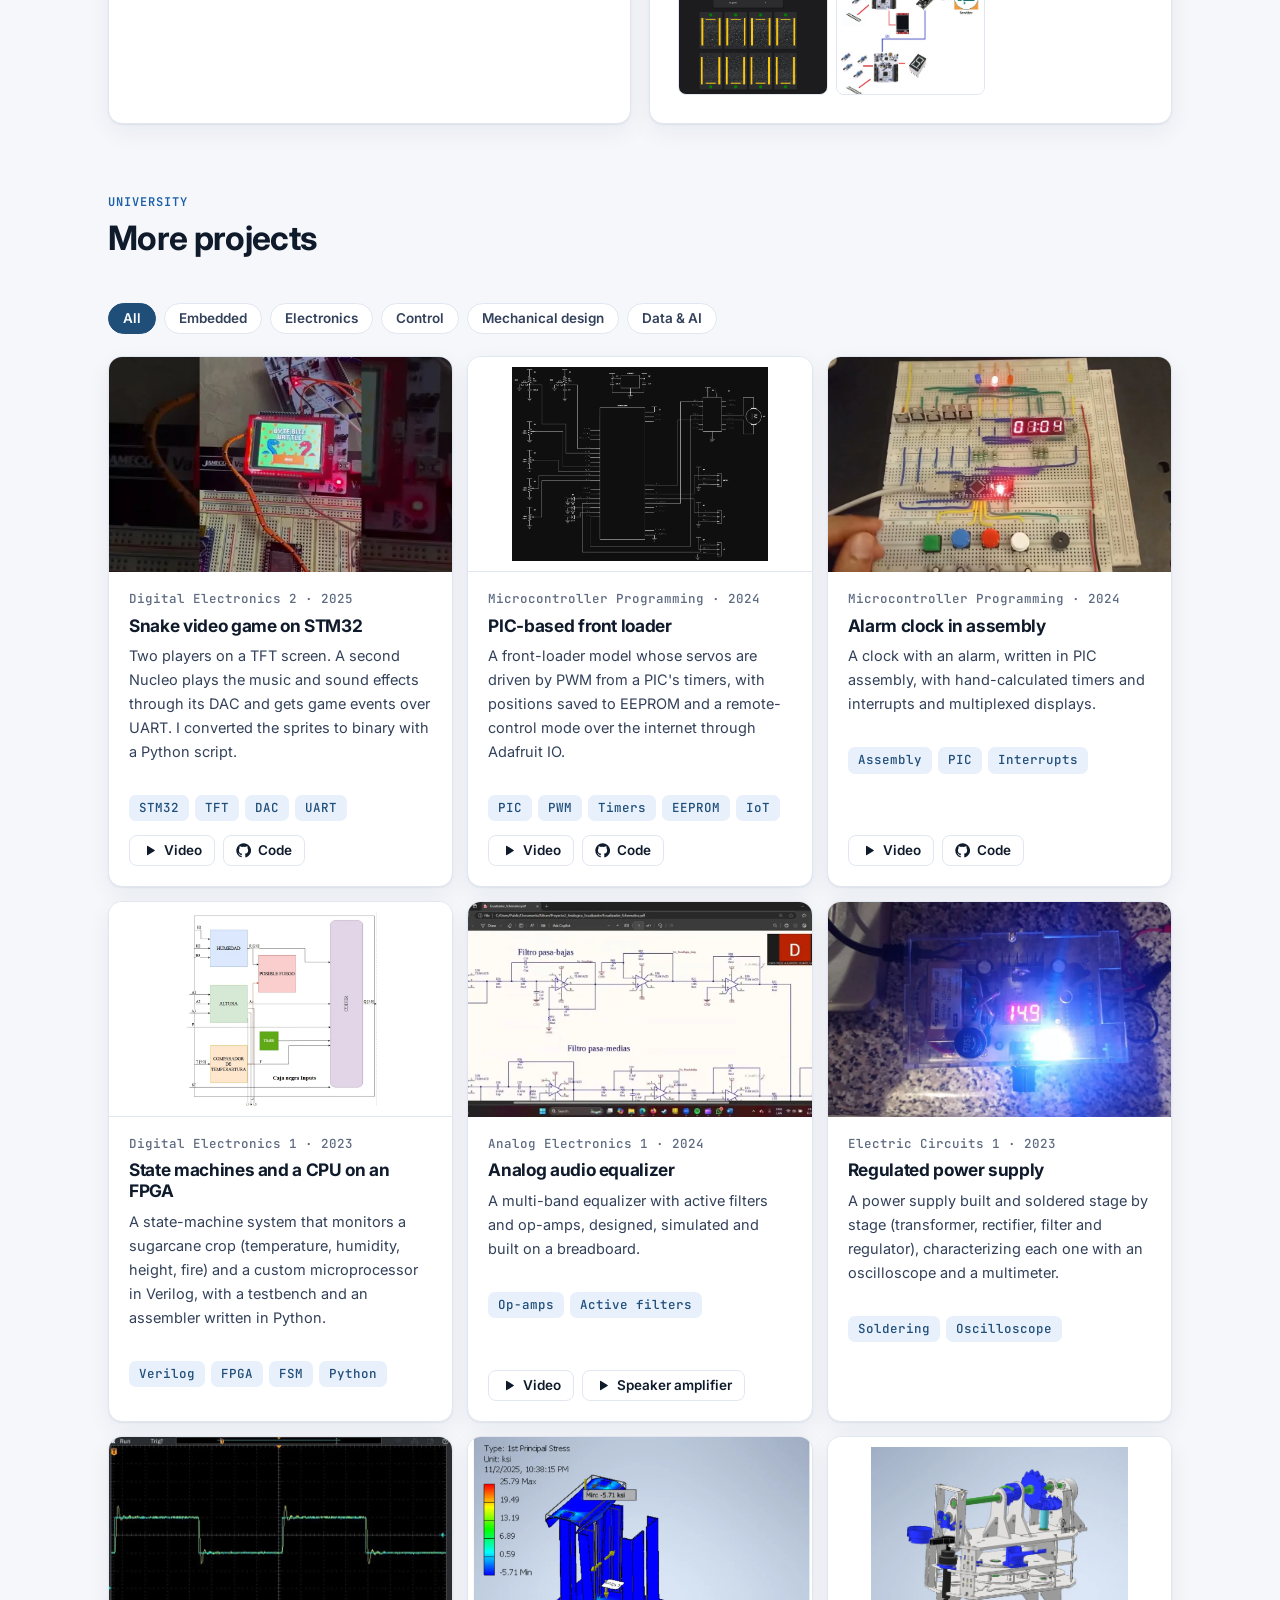
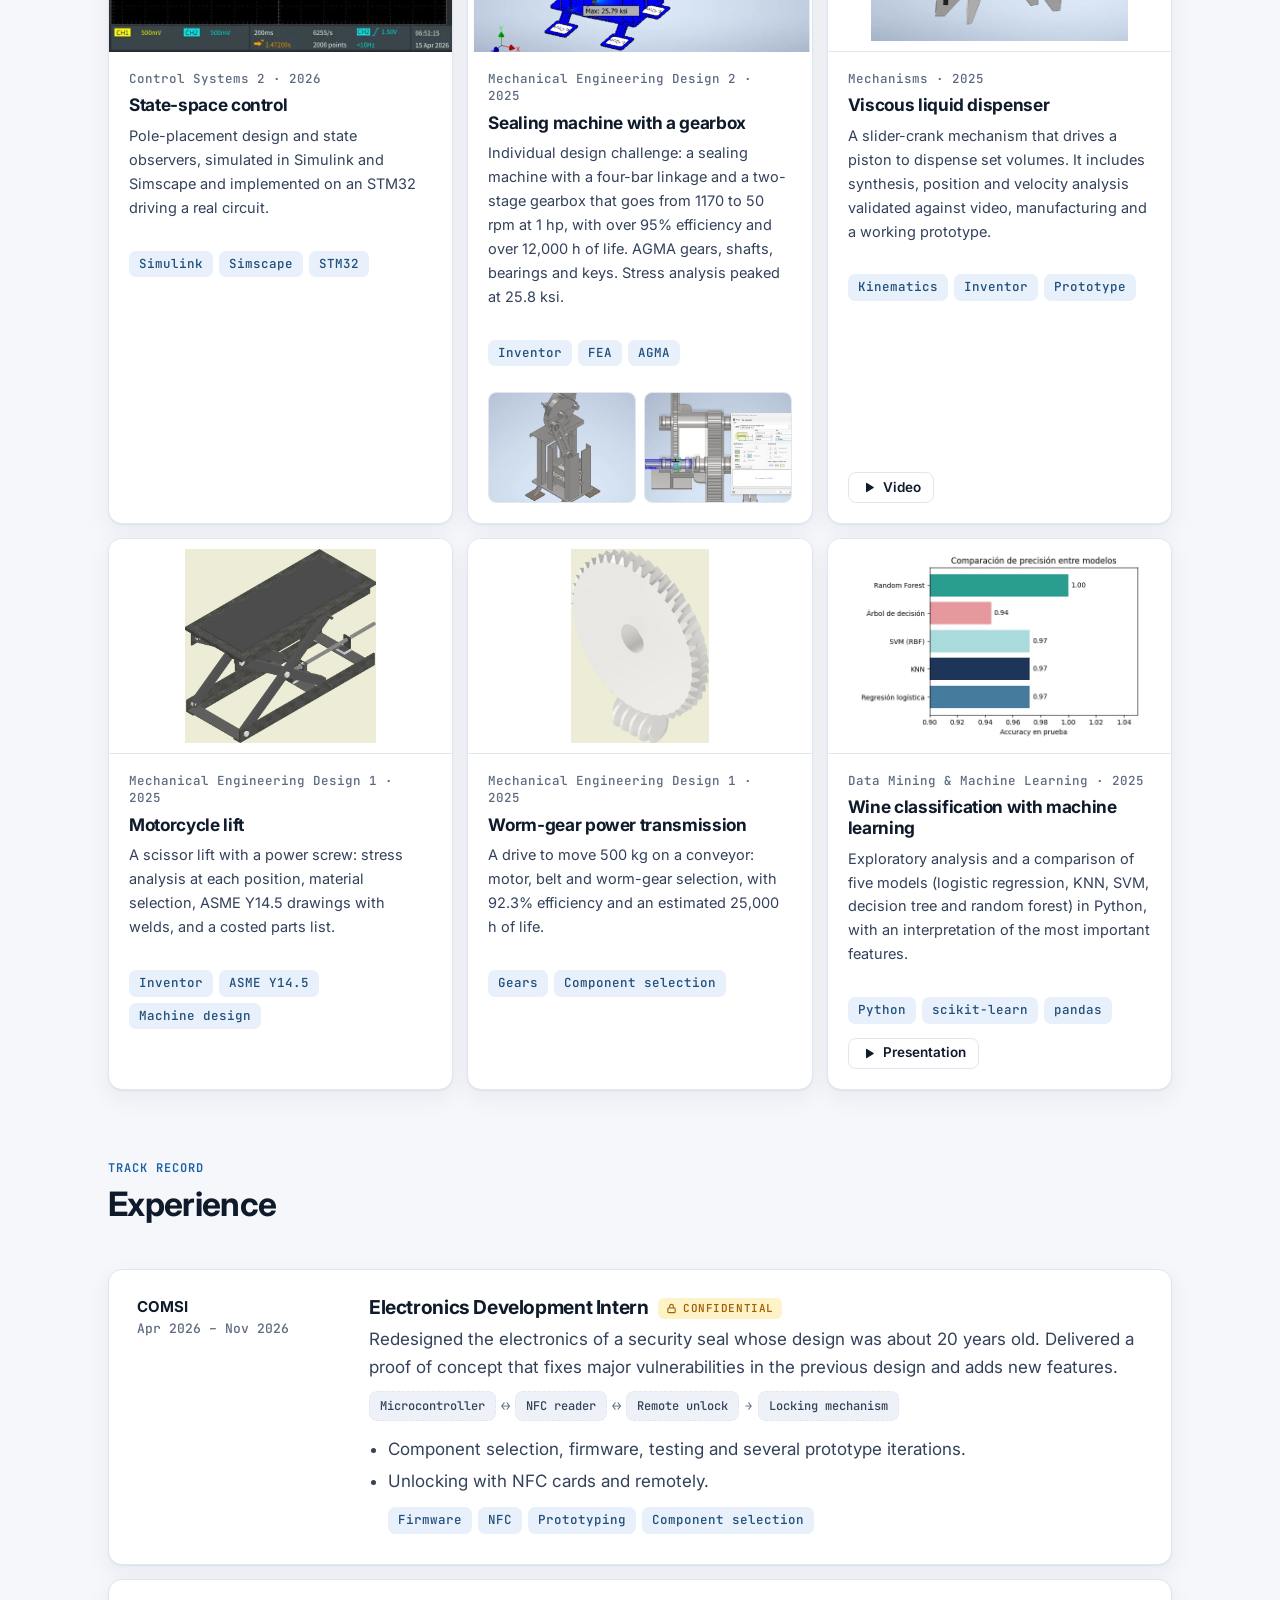
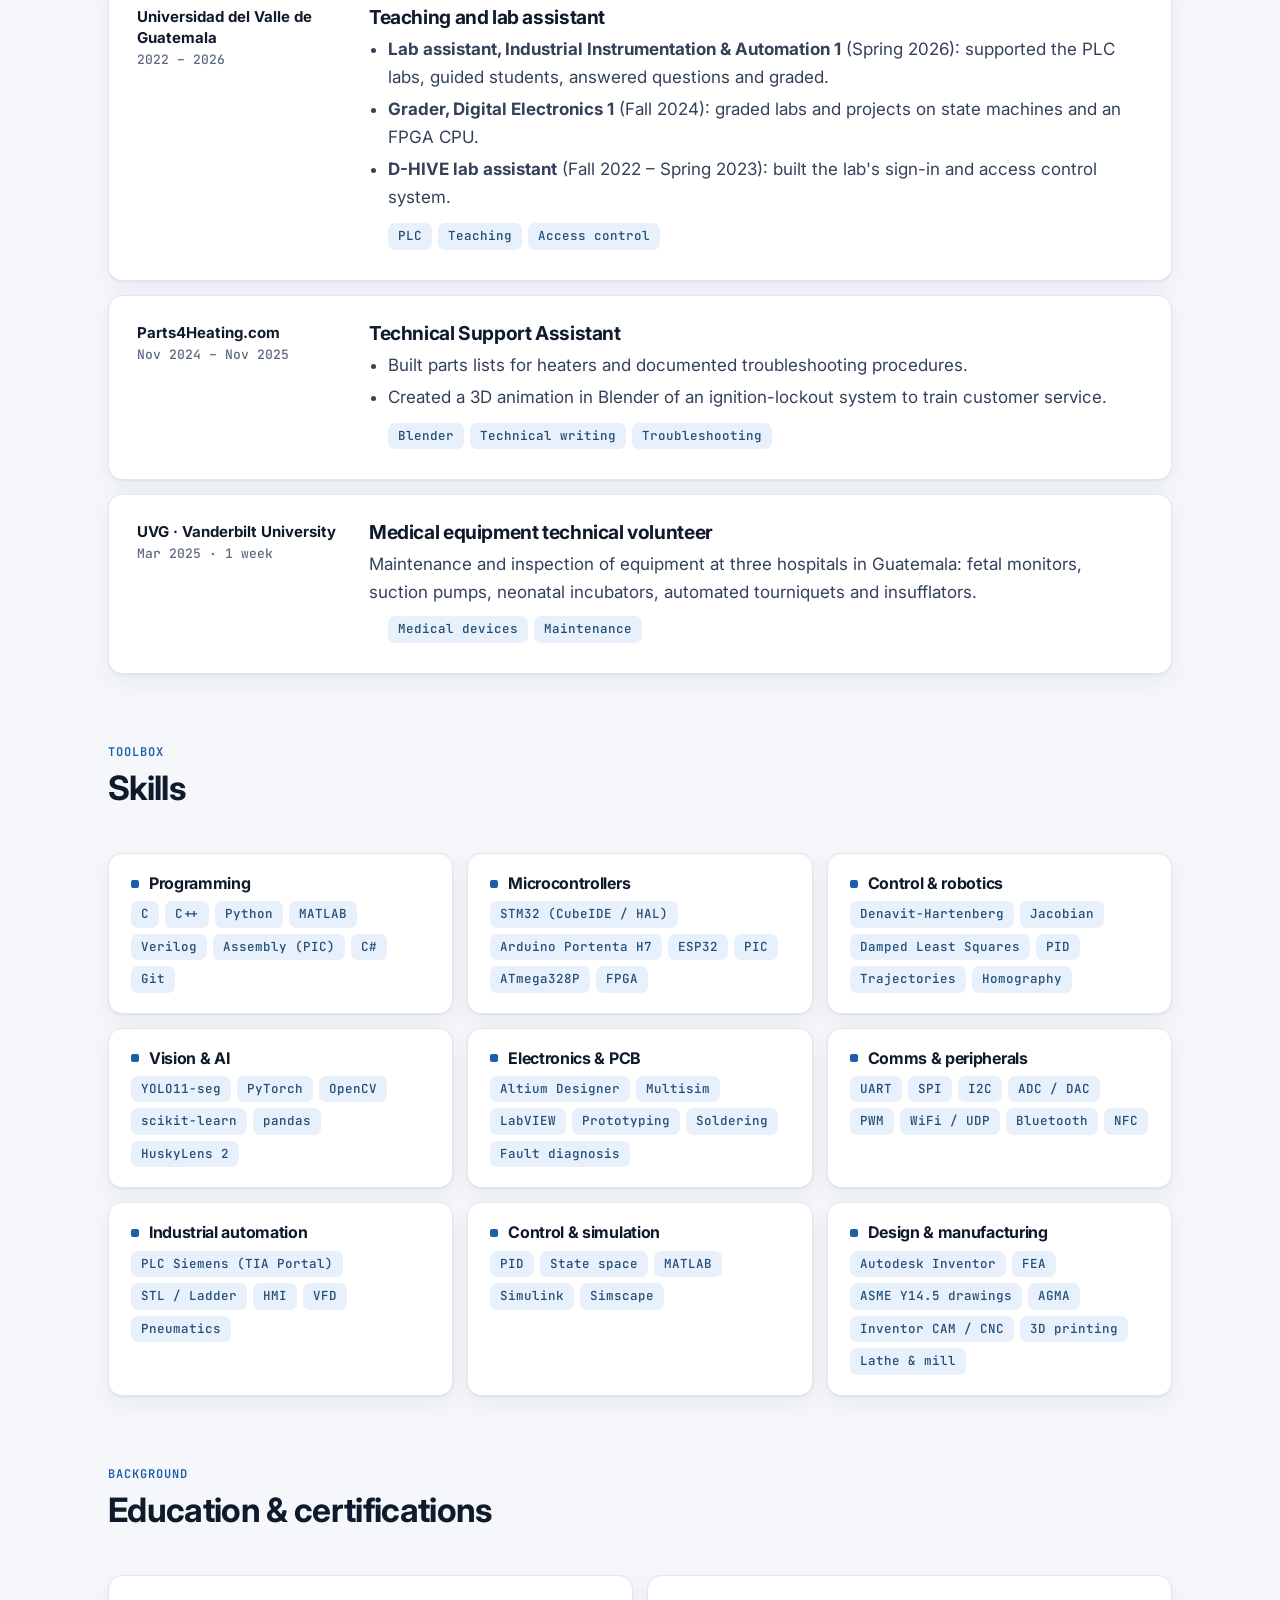
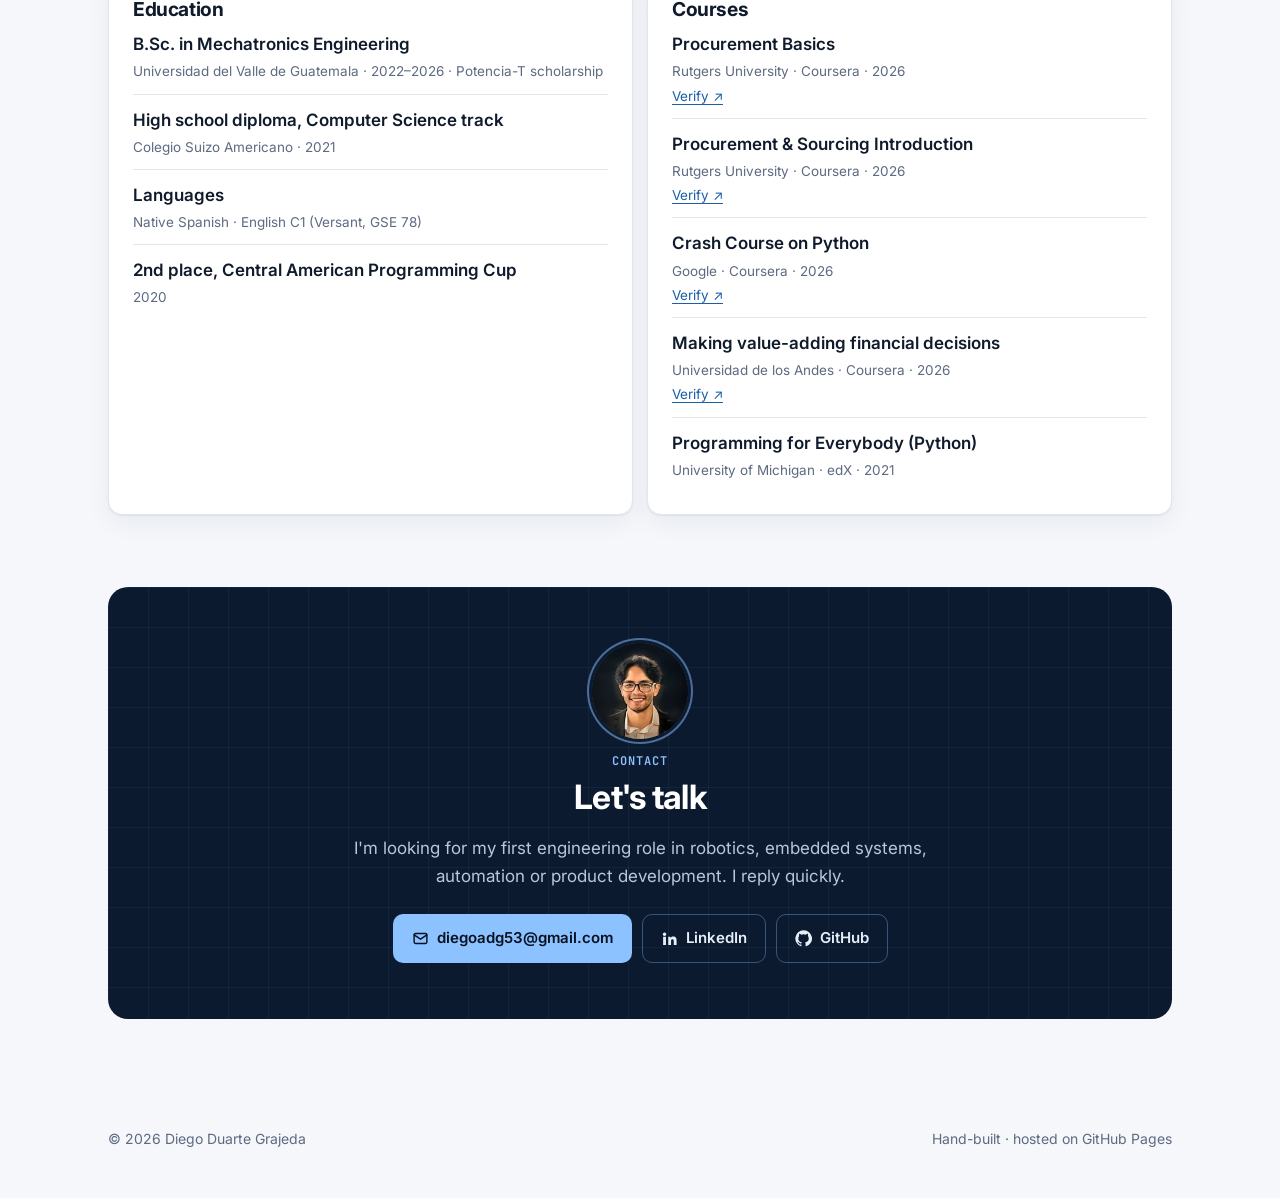
==== commit 31665e7e: "Replace thesis arm videos with clips of successful picks Use two cuts of a run where the arm grasps " ====
--- a/index.html
+++ b/index.html
@@ -21,7 +21,7 @@
   <link rel="preconnect" href="https://fonts.googleapis.com">
   <link rel="preconnect" href="https://fonts.gstatic.com" crossorigin>
   <link href="https://fonts.googleapis.com/css2?family=Inter:wght@400;500;600;700;800&family=JetBrains+Mono:wght@400;500;600;700&display=swap" rel="stylesheet">
-  <link rel="stylesheet" href="assets/css/style.css">
+  <link rel="stylesheet" href="assets/css/style.css?v=4">
 </head>
 <body>
   <a class="skip" href="#main">Saltar al contenido</a>
@@ -54,7 +54,7 @@
 
   <main id="main">
     <!-- ================= HERO ================= -->
-    <section class="hero" id="top">
+    <section class="hero wide" id="top">
       <div class="container">
         <div>
           <div class="eyebrow"><span class="dot"></span>
@@ -88,14 +88,14 @@
           </div>
         </div>
         <div class="hero-media">
-          <figure class="phone" style="margin:0">
-            <video autoplay muted loop playsinline preload="metadata" poster="assets/video/pick-1.webp" aria-label="Brazo robótico recogiendo una pieza de la banda">
-              <source src="assets/video/pick-1.mp4" type="video/mp4">
+          <figure class="phone landscape" style="margin:0">
+            <video autoplay muted loop playsinline preload="metadata" poster="assets/video/arm-pick-a.webp" aria-label="Brazo robótico recogiendo una pieza de la banda y depositándola en su contenedor">
+              <source src="assets/video/arm-pick-a.mp4" type="video/mp4">
             </video>
             <span class="live">DEMO</span>
             <figcaption>
-              <span lang="es">El brazo de la tesis recogiendo una pieza de la banda en movimiento.</span>
-              <span lang="en">The thesis arm picking a part from the moving conveyor.</span>
+              <span lang="es">El brazo de la tesis recoge una pieza de la banda en movimiento y la deposita en su contenedor.</span>
+              <span lang="en">The thesis arm picks a part from the moving conveyor and drops it into its bin.</span>
             </figcaption>
           </figure>
         </div>
@@ -621,6 +621,6 @@
     </div>
   </footer>
 
-  <script src="assets/js/main.js"></script>
+  <script src="assets/js/main.js?v=3"></script>
 </body>
 </html>
--- a/assets/css/style.css
+++ b/assets/css/style.css
@@ -179,6 +179,13 @@
   box-shadow: 0 0 0 1px rgba(140, 194, 255, .25), 0 30px 80px rgba(0, 0, 0, .55);
 }
 .phone video { width: 100%; height: 100%; object-fit: cover; }
+.phone.landscape { width: 100%; max-width: 620px; aspect-ratio: 16 / 9; border-radius: 18px; }
+@media (min-width: 900px) {
+  .hero.wide .container { grid-template-columns: 1fr 1fr; }
+  .hero.wide .hero-lead { font-size: 1.05rem; }
+}
+@media (max-width: 560px) { .phone.landscape figcaption { display: none; } }
+video.full-run { width: 100%; aspect-ratio: 16 / 9; border-radius: 12px; background: #000; }
 .phone .live {
   position: absolute; left: 12px; top: 12px; display: inline-flex; align-items: center; gap: 6px;
   background: rgba(8, 17, 31, .7); color: #fff; padding: 5px 10px; border-radius: 999px;
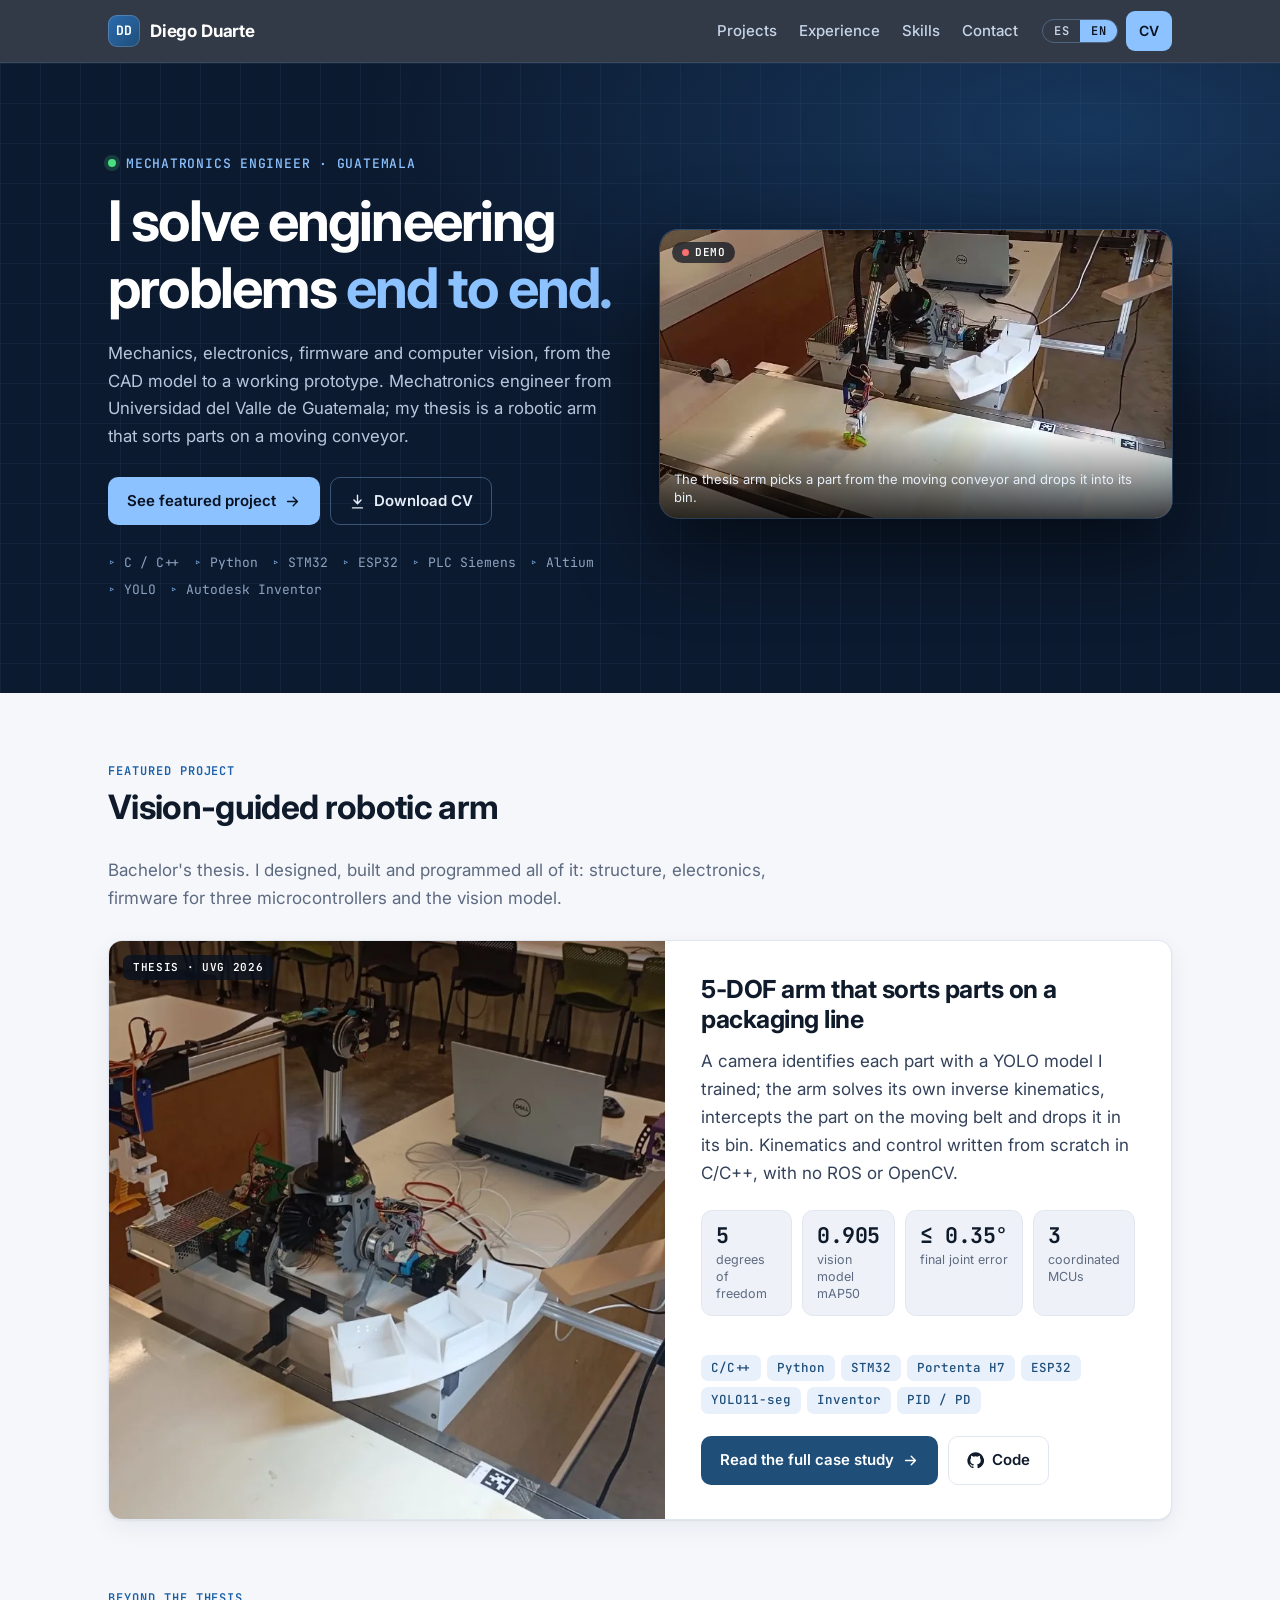
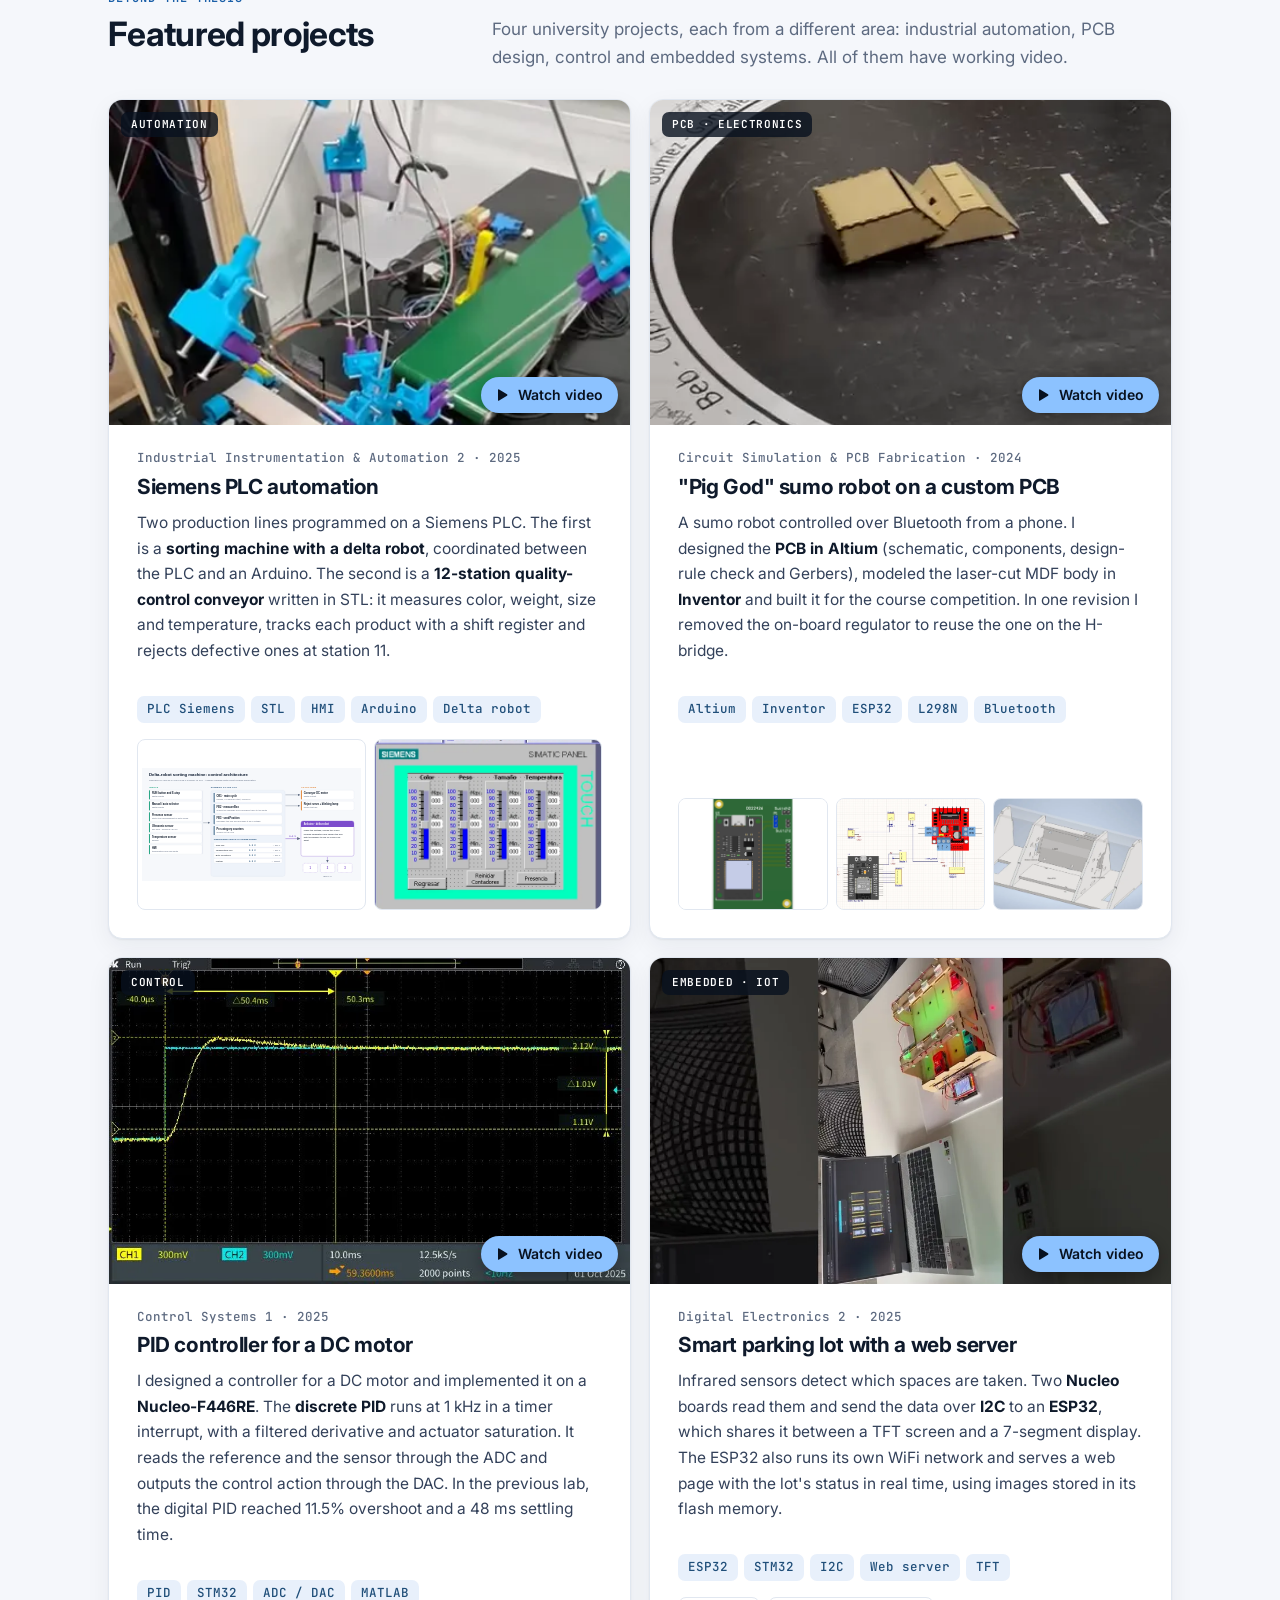
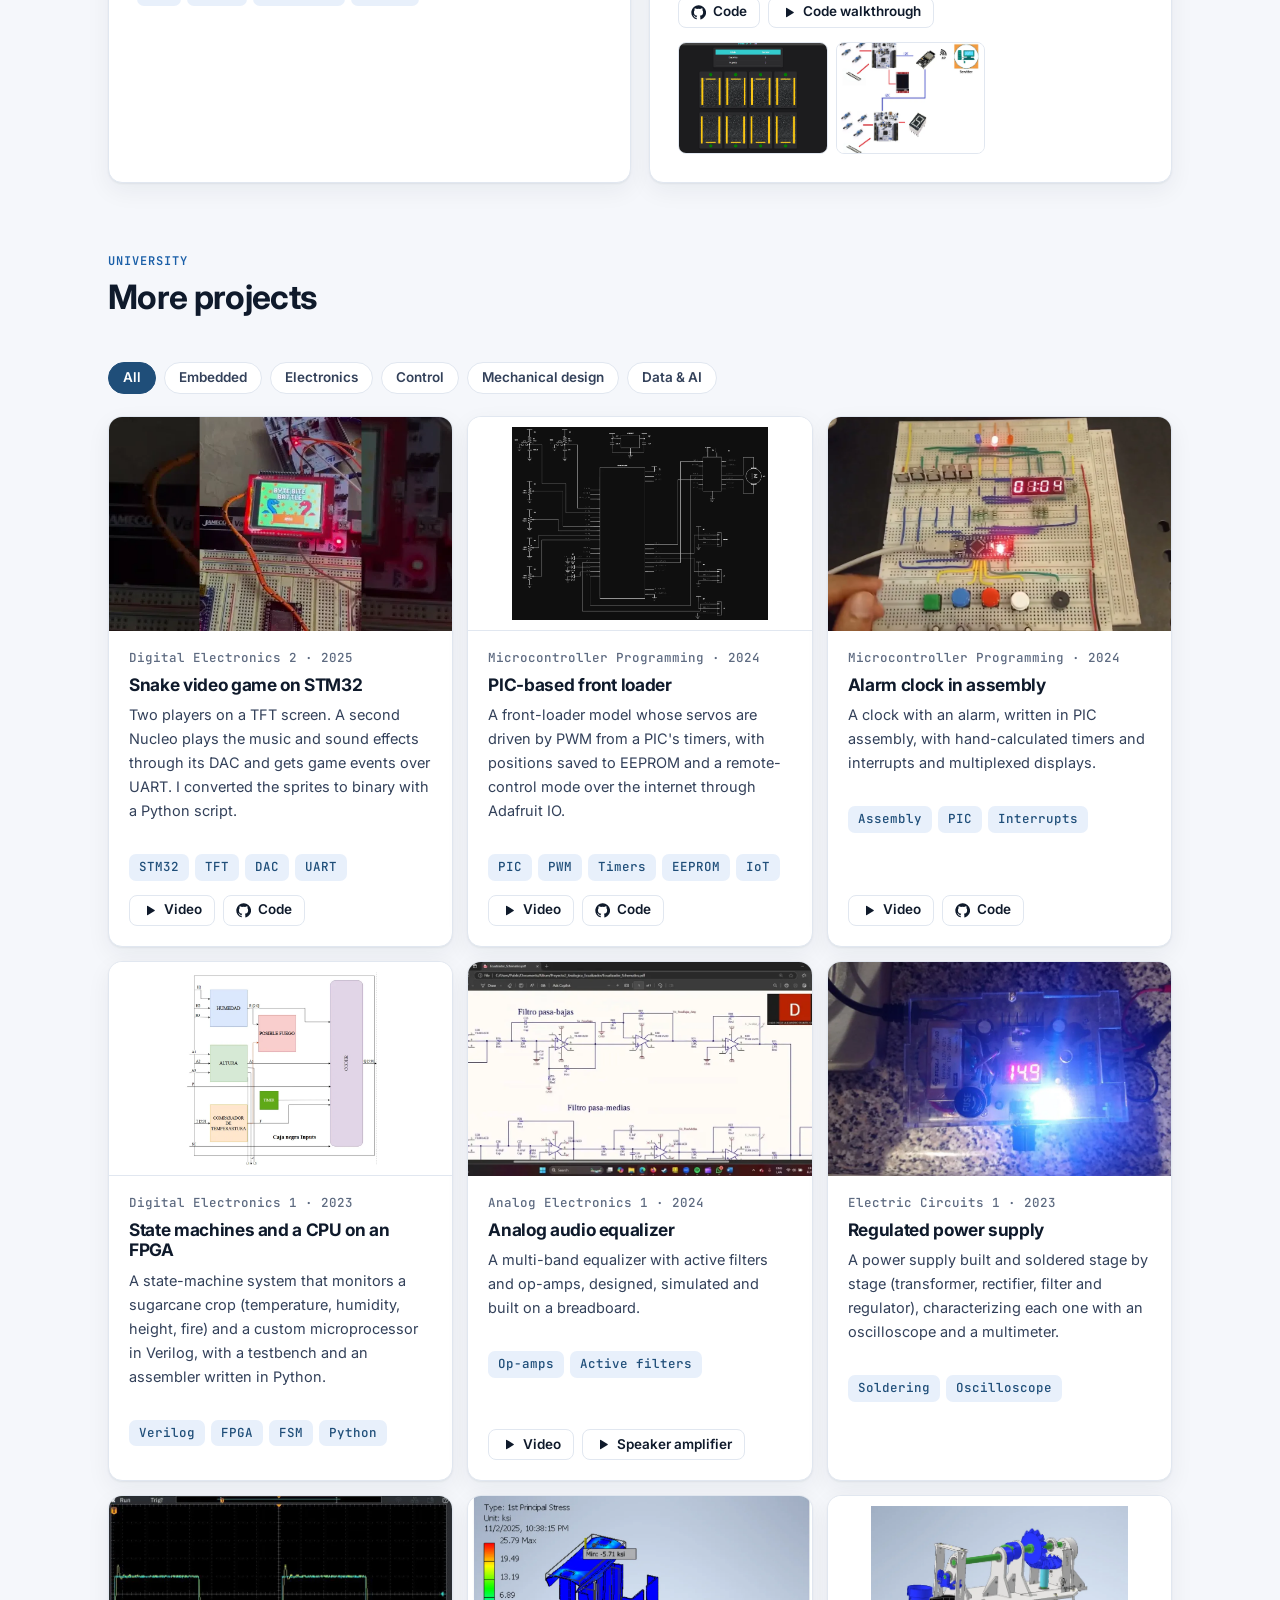
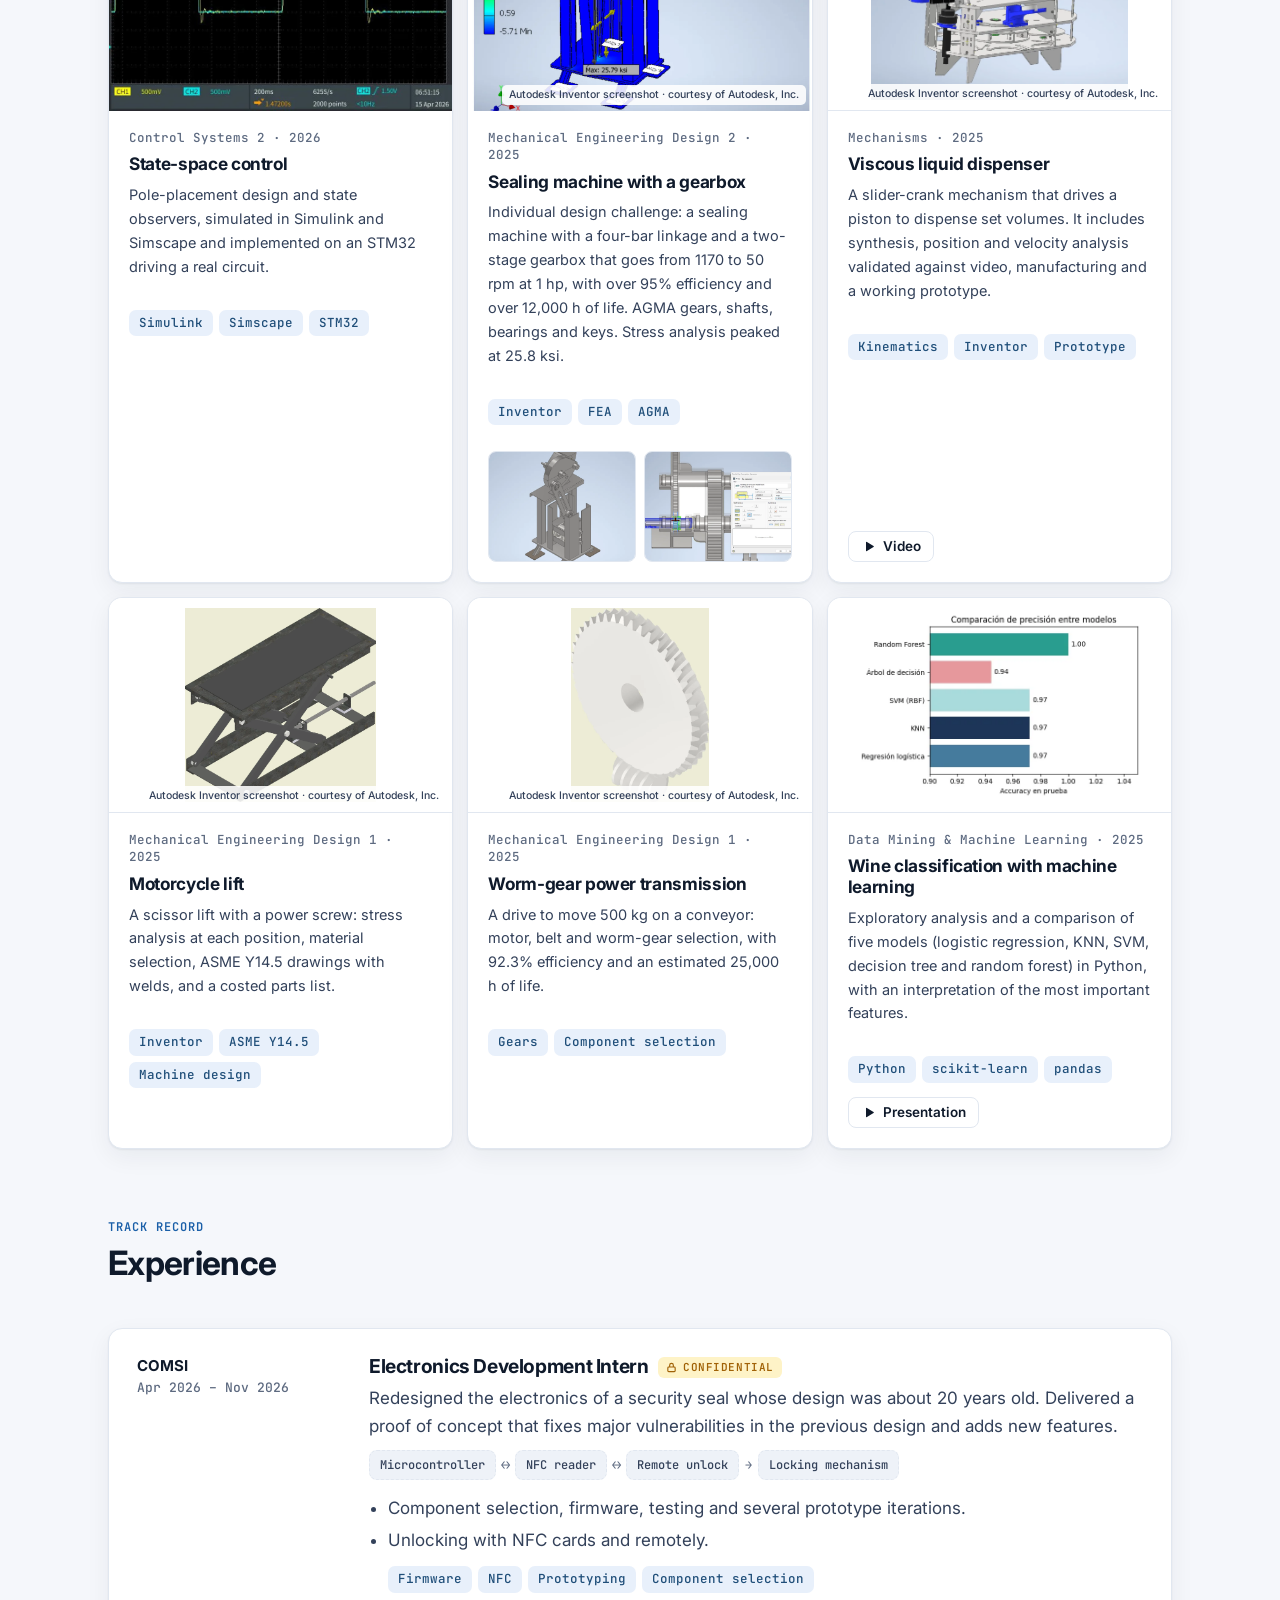
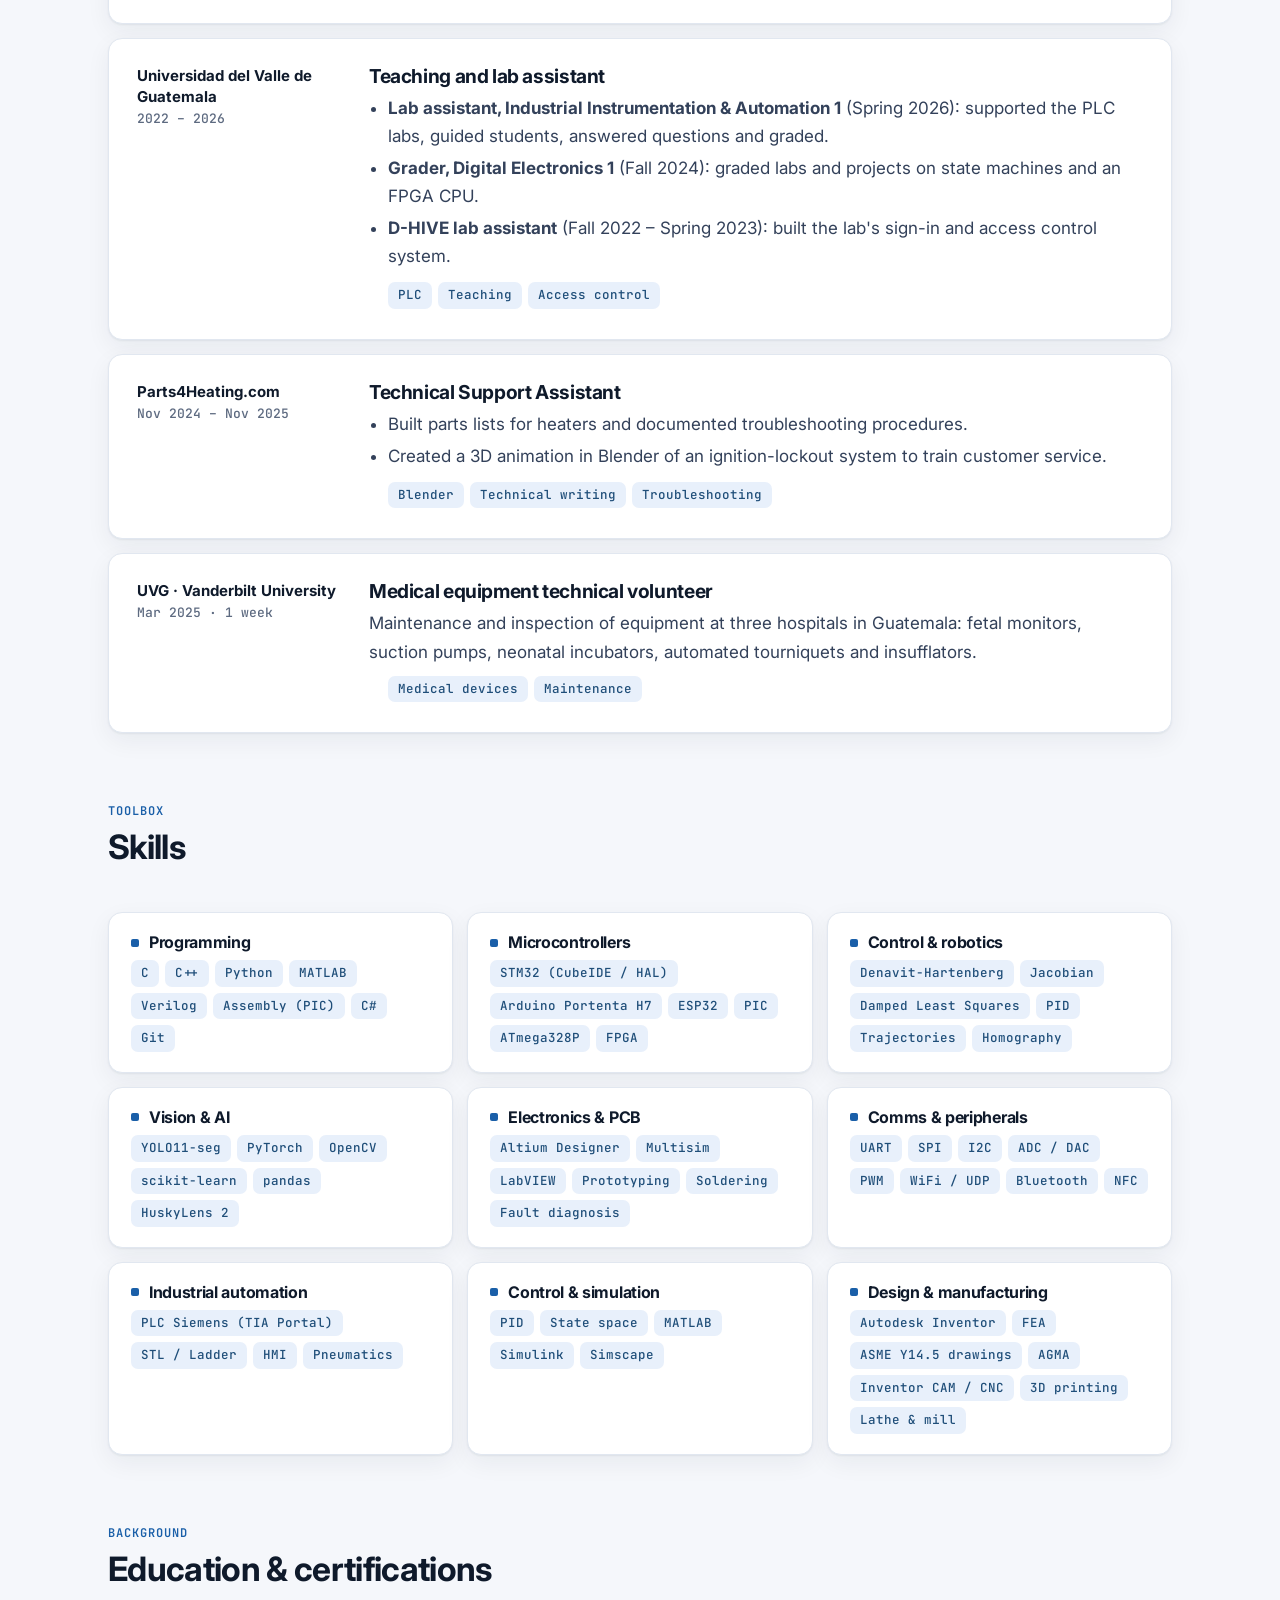
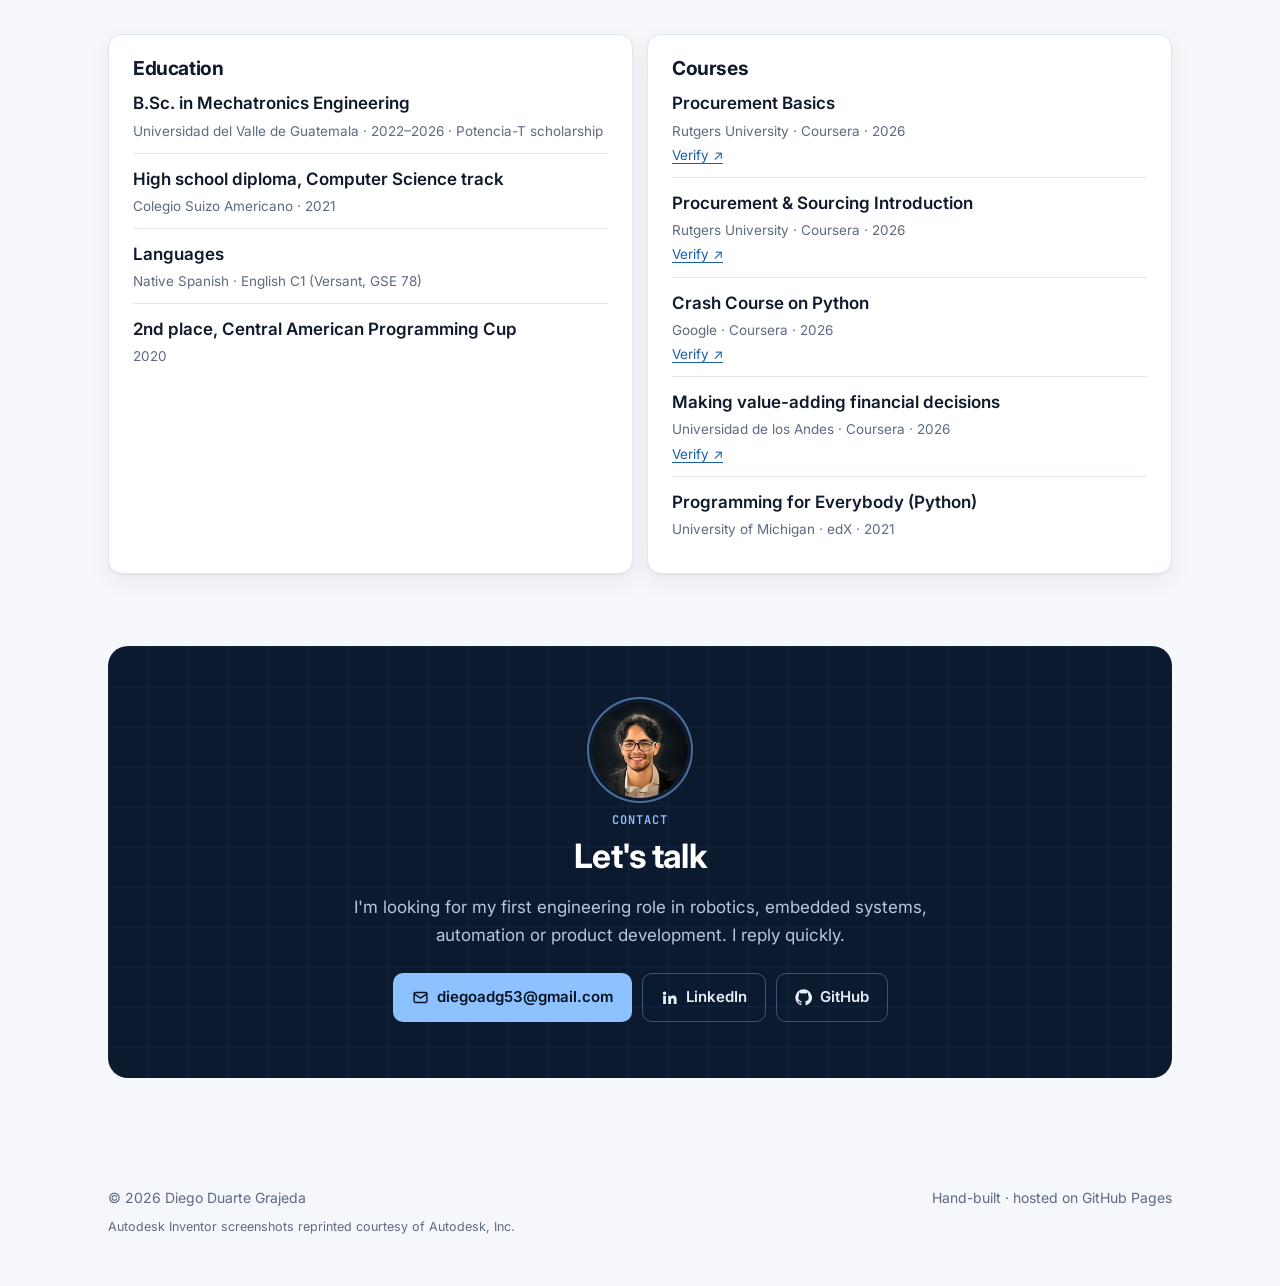
==== commit 8b780ef4: "Language-matched CVs, translated alt text, Autodesk credits, new PLC diagram - Two one-page CVs (ES/" ====
--- a/index.html
+++ b/index.html
@@ -21,7 +21,7 @@
   <link rel="preconnect" href="https://fonts.googleapis.com">
   <link rel="preconnect" href="https://fonts.gstatic.com" crossorigin>
   <link href="https://fonts.googleapis.com/css2?family=Inter:wght@400;500;600;700;800&family=JetBrains+Mono:wght@400;500;600;700&display=swap" rel="stylesheet">
-  <link rel="stylesheet" href="assets/css/style.css?v=4">
+  <link rel="stylesheet" href="assets/css/style.css?v=5">
 </head>
 <body>
   <a class="skip" href="#main">Saltar al contenido</a>
@@ -32,11 +32,11 @@
 
   <header class="nav">
     <div class="container">
-      <a class="brand" href="#top" aria-label="Inicio">
+      <a class="brand" href="#top" aria-label="Inicio" data-label-en="Home">
         <span class="brand-mark">DD</span>
         <span class="brand-name">Diego Duarte</span>
       </a>
-      <nav class="nav-links" aria-label="Principal">
+      <nav class="nav-links" aria-label="Principal" data-label-en="Main">
         <a href="#proyectos"><span lang="es">Proyectos</span><span lang="en">Projects</span></a>
         <a href="#experiencia"><span lang="es">Experiencia</span><span lang="en">Experience</span></a>
         <a href="#habilidades"><span lang="es">Habilidades</span><span lang="en">Skills</span></a>
@@ -47,7 +47,7 @@
           <button type="button" data-set-lang="es" aria-pressed="true">ES</button>
           <button type="button" data-set-lang="en" aria-pressed="false">EN</button>
         </div>
-        <a class="btn btn-primary btn-sm" href="assets/docs/CV_DiegoDuarte.pdf" target="_blank" rel="noopener">CV</a>
+        <a class="btn btn-primary btn-sm" href="assets/docs/CV_DiegoDuarte_ES.pdf" data-cv target="_blank" rel="noopener">CV</a>
       </div>
     </div>
   </header>
@@ -78,7 +78,7 @@
               <span lang="es">Ver proyecto destacado</span><span lang="en">See featured project</span>
               <svg viewBox="0 0 24 24" fill="none" stroke="currentColor" stroke-width="2" stroke-linecap="round" stroke-linejoin="round"><path d="M5 12h14M13 6l6 6-6 6"/></svg>
             </a>
-            <a class="btn btn-ghost" href="assets/docs/CV_DiegoDuarte.pdf" target="_blank" rel="noopener">
+            <a class="btn btn-ghost" href="assets/docs/CV_DiegoDuarte_ES.pdf" data-cv target="_blank" rel="noopener">
               <svg viewBox="0 0 24 24" fill="none" stroke="currentColor" stroke-width="2" stroke-linecap="round" stroke-linejoin="round"><path d="M12 3v12M7 10l5 5 5-5M5 21h14"/></svg>
               <span lang="es">Descargar CV</span><span lang="en">Download CV</span>
             </a>
@@ -89,7 +89,7 @@
         </div>
         <div class="hero-media">
           <figure class="phone landscape" style="margin:0">
-            <video autoplay muted loop playsinline preload="metadata" poster="assets/video/arm-pick-a.webp" aria-label="Brazo robótico recogiendo una pieza de la banda y depositándola en su contenedor">
+            <video autoplay muted loop playsinline preload="metadata" poster="assets/video/arm-pick-a.webp" aria-label="Brazo robótico recogiendo una pieza de la banda y depositándola en su contenedor" data-label-en="Robotic arm picking a part from the conveyor and dropping it into its bin">
               <source src="assets/video/arm-pick-a.mp4" type="video/mp4">
             </video>
             <span class="live">DEMO</span>
@@ -116,7 +116,7 @@
 
         <article class="card feature reveal">
           <div class="feature-media">
-            <img src="assets/img/arm/arm-final.webp" alt="Brazo robótico de 5 grados de libertad instalado junto a la línea de empaque" loading="lazy" width="1170" height="809">
+            <img src="assets/img/arm/arm-final.webp" alt="Brazo robótico de 5 grados de libertad instalado junto a la línea de empaque" data-alt-en="5-DOF robotic arm installed next to the packaging line" loading="lazy" width="1170" height="809">
             <span class="badge"><span lang="es">Tesis · UVG 2026</span><span lang="en">Thesis · UVG 2026</span></span>
           </div>
           <div class="feature-body">
@@ -161,8 +161,8 @@
           <!-- PLC -->
           <article class="card pcard reveal">
             <div class="pmedia">
-              <img src="assets/img/projects/auto-delta.webp" alt="Banda transportadora con robot delta controlado por PLC" loading="lazy">
-              <button class="play" type="button" data-video="_epjnVA-gyE" data-vertical aria-label="Ver video"><svg><use href="#i-play"/></svg><span lang="es">Ver video</span><span lang="en">Watch video</span></button>
+              <img src="assets/img/projects/auto-delta.webp" alt="Banda transportadora con robot delta controlado por PLC" data-alt-en="Conveyor with a PLC-controlled delta robot" loading="lazy">
+              <button class="play" type="button" data-video="_epjnVA-gyE" data-vertical aria-label="Ver video" data-label-en="Watch video"><svg><use href="#i-play"/></svg><span lang="es">Ver video</span><span lang="en">Watch video</span></button>
               <span class="ptag"><span lang="es">Automatización</span><span lang="en">Automation</span></span>
             </div>
             <div class="pbody">
@@ -170,11 +170,10 @@
               <h3><span lang="es">Automatización con PLC Siemens</span><span lang="en">Siemens PLC automation</span></h3>
               <p lang="es">Dos líneas de producción programadas en un PLC Siemens. La primera es una <strong>máquina clasificadora con robot delta</strong>, coordinada entre el PLC y un Arduino. La segunda es una <strong>banda de control de calidad de 12 estaciones</strong> escrita en STL: mide color, peso, tamaño y temperatura, sigue cada producto con un shift register y rechaza los defectuosos en la estación 11.</p>
               <p lang="en">Two production lines programmed on a Siemens PLC. The first is a <strong>sorting machine with a delta robot</strong>, coordinated between the PLC and an Arduino. The second is a <strong>12-station quality-control conveyor</strong> written in STL: it measures color, weight, size and temperature, tracks each product with a shift register and rejects defective ones at station 11.</p>
-              <ul class="chips"><li>PLC Siemens</li><li>STL</li><li>HMI</li><li>VFD</li><li><span lang="es">Robot delta</span><span lang="en">Delta robot</span></li></ul>
-              <div class="pthumbs">
-                <img src="assets/img/projects/auto-hmi.webp" alt="Pantalla de parámetros configurables en la HMI" loading="lazy" data-zoom>
-                <img src="assets/img/projects/auto-diagram.webp" alt="Diagrama de proceso y eléctrico de la clasificadora" loading="lazy" data-zoom>
-                <img src="assets/img/projects/auto-panel.webp" alt="Tablero con variador de frecuencia" loading="lazy" data-zoom>
+              <ul class="chips"><li>PLC Siemens</li><li>STL</li><li>HMI</li><li>Arduino</li><li><span lang="es">Robot delta</span><span lang="en">Delta robot</span></li></ul>
+              <div class="pthumbs two">
+                <img src="assets/img/projects/auto-architecture-es.svg" data-src-en="assets/img/projects/auto-architecture-en.svg" alt="Arquitectura de control de la clasificadora con robot delta" data-alt-en="Control architecture of the delta-robot sorting machine" loading="lazy" data-zoom>
+                <img src="assets/img/projects/auto-hmi.webp" alt="Pantalla de parámetros configurables en la HMI" data-alt-en="Configurable parameters screen on the HMI" loading="lazy" data-zoom>
               </div>
             </div>
           </article>
@@ -182,8 +181,8 @@
           <!-- SUMO -->
           <article class="card pcard reveal">
             <div class="pmedia">
-              <video autoplay muted loop playsinline preload="none" poster="assets/video/sumo-match.webp" aria-label="Robot sumo en competencia"><source src="assets/video/sumo-match.mp4" type="video/mp4"></video>
-              <button class="play" type="button" data-video="FS1At9vrlMY" aria-label="Ver video"><svg><use href="#i-play"/></svg><span lang="es">Ver video</span><span lang="en">Watch video</span></button>
+              <video autoplay muted loop playsinline preload="none" poster="assets/video/sumo-match.webp" aria-label="Robot sumo en competencia" data-label-en="Sumo robot in a match"><source src="assets/video/sumo-match.mp4" type="video/mp4"></video>
+              <button class="play" type="button" data-video="FS1At9vrlMY" aria-label="Ver video" data-label-en="Watch video"><svg><use href="#i-play"/></svg><span lang="es">Ver video</span><span lang="en">Watch video</span></button>
               <span class="ptag"><span lang="es">PCB · Electrónica</span><span lang="en">PCB · Electronics</span></span>
             </div>
             <div class="pbody">
@@ -193,9 +192,9 @@
               <p lang="en">A sumo robot controlled over Bluetooth from a phone. I designed the <strong>PCB in Altium</strong> (schematic, components, design-rule check and Gerbers), modeled the laser-cut MDF body in <strong>Inventor</strong> and built it for the course competition. In one revision I removed the on-board regulator to reuse the one on the H-bridge.</p>
               <ul class="chips"><li>Altium</li><li>Inventor</li><li>ESP32</li><li>L298N</li><li>Bluetooth</li></ul>
               <div class="pthumbs">
-                <img src="assets/img/projects/sumo-pcb.webp" alt="Diseño de la PCB del robot sumo en Altium" loading="lazy" data-zoom>
-                <img src="assets/img/projects/sumo-schematic.webp" alt="Esquemático del robot sumo" loading="lazy" data-zoom>
-                <img src="assets/img/projects/sumo-cad.webp" alt="Modelo de la estructura en Inventor" loading="lazy" data-zoom>
+                <img src="assets/img/projects/sumo-pcb.webp" alt="Diseño de la PCB del robot sumo en Altium" data-alt-en="Sumo robot PCB layout in Altium" loading="lazy" data-zoom>
+                <img src="assets/img/projects/sumo-schematic.webp" alt="Esquemático del robot sumo" data-alt-en="Sumo robot schematic" loading="lazy" data-zoom>
+                <img data-credit src="assets/img/projects/sumo-cad.webp" alt="Modelo de la estructura en Inventor" data-alt-en="Body model in Inventor" loading="lazy" data-zoom>
               </div>
             </div>
           </article>
@@ -203,8 +202,8 @@
           <!-- MOTOR DC -->
           <article class="card pcard reveal">
             <div class="pmedia">
-              <img src="assets/img/projects/motor-scope.webp" alt="Respuesta al escalón del controlador PID en el osciloscopio" loading="lazy">
-              <button class="play" type="button" data-video="D_7jwuB7akw" aria-label="Ver video"><svg><use href="#i-play"/></svg><span lang="es">Ver video</span><span lang="en">Watch video</span></button>
+              <img src="assets/img/projects/motor-scope.webp" alt="Respuesta al escalón del controlador PID en el osciloscopio" data-alt-en="PID step response on the oscilloscope" loading="lazy">
+              <button class="play" type="button" data-video="D_7jwuB7akw" aria-label="Ver video" data-label-en="Watch video"><svg><use href="#i-play"/></svg><span lang="es">Ver video</span><span lang="en">Watch video</span></button>
               <span class="ptag"><span lang="es">Control</span><span lang="en">Control</span></span>
             </div>
             <div class="pbody">
@@ -219,8 +218,8 @@
           <!-- PARQUEO -->
           <article class="card pcard reveal">
             <div class="pmedia">
-              <img src="assets/img/projects/parking-model.webp" alt="Maqueta del parqueo inteligente con pantalla TFT" loading="lazy">
-              <button class="play" type="button" data-video="16H7iwcB_EE" data-vertical aria-label="Ver video"><svg><use href="#i-play"/></svg><span lang="es">Ver video</span><span lang="en">Watch video</span></button>
+              <img src="assets/img/projects/parking-model.webp" alt="Maqueta del parqueo inteligente con pantalla TFT" data-alt-en="Smart parking lot model with a TFT screen" loading="lazy">
+              <button class="play" type="button" data-video="16H7iwcB_EE" data-vertical aria-label="Ver video" data-label-en="Watch video"><svg><use href="#i-play"/></svg><span lang="es">Ver video</span><span lang="en">Watch video</span></button>
               <span class="ptag"><span lang="es">Embebidos · IoT</span><span lang="en">Embedded · IoT</span></span>
             </div>
             <div class="pbody">
@@ -234,8 +233,8 @@
                 <button type="button" data-video="g0_ko9-PO1g"><svg><use href="#i-play"/></svg><span lang="es">Explicación del código</span><span lang="en">Code walkthrough</span></button>
               </div>
               <div class="pthumbs">
-                <img src="assets/img/projects/parking-web.webp" alt="Página web servida por el ESP32" loading="lazy" data-zoom>
-                <img src="assets/img/projects/parking-arch.webp" alt="Arquitectura de comunicación del parqueo" loading="lazy" data-zoom>
+                <img src="assets/img/projects/parking-web.webp" alt="Página web servida por el ESP32" data-alt-en="Web page served by the ESP32" loading="lazy" data-zoom>
+                <img src="assets/img/projects/parking-arch.webp" alt="Arquitectura de comunicación del parqueo" data-alt-en="Communication architecture of the parking lot" loading="lazy" data-zoom>
               </div>
             </div>
           </article>
@@ -252,7 +251,7 @@
             <h2><span lang="es">Más proyectos</span><span lang="en">More projects</span></h2>
           </div>
         </div>
-        <div class="filters reveal" role="group" aria-label="Filtrar proyectos">
+        <div class="filters reveal" role="group" aria-label="Filtrar proyectos" data-label-en="Filter projects">
           <button type="button" data-filter="all" aria-pressed="true"><span lang="es">Todos</span><span lang="en">All</span></button>
           <button type="button" data-filter="emb" aria-pressed="false"><span lang="es">Embebidos</span><span lang="en">Embedded</span></button>
           <button type="button" data-filter="elec" aria-pressed="false"><span lang="es">Electrónica</span><span lang="en">Electronics</span></button>
@@ -263,7 +262,7 @@
 
         <div class="ggrid">
           <article class="card gcard reveal" data-cat="emb">
-            <div class="gmedia"><img src="assets/img/projects/snake.webp" alt="Juego Snake en pantalla TFT" loading="lazy" data-zoom></div>
+            <div class="gmedia"><img src="assets/img/projects/snake.webp" alt="Juego Snake en pantalla TFT" data-alt-en="Snake game on a TFT screen" loading="lazy" data-zoom></div>
             <div class="gbody">
               <span class="pmeta"><span lang="es">Electrónica Digital 2 · 2025</span><span lang="en">Digital Electronics 2 · 2025</span></span>
               <h3><span lang="es">Videojuego Snake en STM32</span><span lang="en">Snake video game on STM32</span></h3>
@@ -278,7 +277,7 @@
           </article>
 
           <article class="card gcard reveal" data-cat="emb">
-            <div class="gmedia contain"><img src="assets/img/projects/loader.webp" alt="Esquemático de la pala cargadora" loading="lazy" data-zoom></div>
+            <div class="gmedia contain"><img src="assets/img/projects/loader.webp" alt="Esquemático de la pala cargadora" data-alt-en="Front loader schematic" loading="lazy" data-zoom></div>
             <div class="gbody">
               <span class="pmeta"><span lang="es">Programación de Microcontroladores · 2024</span><span lang="en">Microcontroller Programming · 2024</span></span>
               <h3><span lang="es">Pala cargadora con PIC</span><span lang="en">PIC-based front loader</span></h3>
@@ -293,7 +292,7 @@
           </article>
 
           <article class="card gcard reveal" data-cat="emb">
-            <div class="gmedia"><img src="assets/img/projects/clock.webp" alt="Reloj digital con displays de 7 segmentos" loading="lazy" data-zoom></div>
+            <div class="gmedia"><img src="assets/img/projects/clock.webp" alt="Reloj digital con displays de 7 segmentos" data-alt-en="Digital clock with 7-segment displays" loading="lazy" data-zoom></div>
             <div class="gbody">
               <span class="pmeta"><span lang="es">Programación de Microcontroladores · 2024</span><span lang="en">Microcontroller Programming · 2024</span></span>
               <h3><span lang="es">Reloj despertador en assembly</span><span lang="en">Alarm clock in assembly</span></h3>
@@ -308,7 +307,7 @@
           </article>
 
           <article class="card gcard reveal" data-cat="elec emb">
-            <div class="gmedia contain"><img src="assets/img/projects/fsm.webp" alt="Diagrama de bloques del sistema de máquinas de estado" loading="lazy" data-zoom></div>
+            <div class="gmedia contain"><img src="assets/img/projects/fsm.webp" alt="Diagrama de bloques del sistema de máquinas de estado" data-alt-en="Block diagram of the state-machine system" loading="lazy" data-zoom></div>
             <div class="gbody">
               <span class="pmeta"><span lang="es">Electrónica Digital 1 · 2023</span><span lang="en">Digital Electronics 1 · 2023</span></span>
               <h3><span lang="es">Máquinas de estado y CPU en FPGA</span><span lang="en">State machines and a CPU on an FPGA</span></h3>
@@ -319,7 +318,7 @@
           </article>
 
           <article class="card gcard reveal" data-cat="elec">
-            <div class="gmedia"><img src="assets/img/projects/equalizer.webp" alt="Esquemático del ecualizador de audio" loading="lazy" data-zoom></div>
+            <div class="gmedia"><img src="assets/img/projects/equalizer.webp" alt="Esquemático del ecualizador de audio" data-alt-en="Audio equalizer schematic" loading="lazy" data-zoom></div>
             <div class="gbody">
               <span class="pmeta"><span lang="es">Electrónica Analógica 1 · 2024</span><span lang="en">Analog Electronics 1 · 2024</span></span>
               <h3><span lang="es">Ecualizador de audio analógico</span><span lang="en">Analog audio equalizer</span></h3>
@@ -334,7 +333,7 @@
           </article>
 
           <article class="card gcard reveal" data-cat="elec">
-            <div class="gmedia"><img src="assets/img/projects/psu.webp" alt="Fuente de poder armada mostrando 14.9 V" loading="lazy" data-zoom></div>
+            <div class="gmedia"><img src="assets/img/projects/psu.webp" alt="Fuente de poder armada mostrando 14.9 V" data-alt-en="Assembled power supply reading 14.9 V" loading="lazy" data-zoom></div>
             <div class="gbody">
               <span class="pmeta"><span lang="es">Circuitos Eléctricos 1 · 2023</span><span lang="en">Electric Circuits 1 · 2023</span></span>
               <h3><span lang="es">Fuente de poder regulada</span><span lang="en">Regulated power supply</span></h3>
@@ -345,7 +344,7 @@
           </article>
 
           <article class="card gcard reveal" data-cat="ctrl">
-            <div class="gmedia"><img src="assets/img/projects/observer.webp" alt="Respuesta del sistema con observador de estados en osciloscopio" loading="lazy" data-zoom></div>
+            <div class="gmedia"><img src="assets/img/projects/observer.webp" alt="Respuesta del sistema con observador de estados en osciloscopio" data-alt-en="System response with a state observer on the oscilloscope" loading="lazy" data-zoom></div>
             <div class="gbody">
               <span class="pmeta"><span lang="es">Sistemas de Control 2 · 2026</span><span lang="en">Control Systems 2 · 2026</span></span>
               <h3><span lang="es">Control por espacio de estados</span><span lang="en">State-space control</span></h3>
@@ -356,7 +355,7 @@
           </article>
 
           <article class="card gcard reveal" data-cat="mech">
-            <div class="gmedia"><img src="assets/img/projects/sealer-fea.webp" alt="Análisis de esfuerzos de la selladora en Inventor" loading="lazy" data-zoom></div>
+            <div class="gmedia"><img data-credit src="assets/img/projects/sealer-fea.webp" alt="Análisis de esfuerzos de la selladora en Inventor" data-alt-en="Stress analysis of the sealing machine in Inventor" loading="lazy" data-zoom><span class="credit"><span lang="es">Captura de Autodesk Inventor · cortesía de Autodesk, Inc.</span><span lang="en">Autodesk Inventor screenshot · courtesy of Autodesk, Inc.</span></span></div>
             <div class="gbody">
               <span class="pmeta"><span lang="es">Diseño de Ingeniería Mecánica 2 · 2025</span><span lang="en">Mechanical Engineering Design 2 · 2025</span></span>
               <h3><span lang="es">Selladora con caja reductora</span><span lang="en">Sealing machine with a gearbox</span></h3>
@@ -364,14 +363,14 @@
               <p lang="en">Individual design challenge: a sealing machine with a four-bar linkage and a two-stage gearbox that goes from 1170 to 50 rpm at 1 hp, with over 95% efficiency and over 12,000 h of life. AGMA gears, shafts, bearings and keys. Stress analysis peaked at 25.8 ksi.</p>
               <ul class="chips"><li>Inventor</li><li>FEA</li><li>AGMA</li></ul>
               <div class="pthumbs sm">
-                <img src="assets/img/projects/sealer.webp" alt="Ensamble final de la selladora" loading="lazy" data-zoom>
-                <img src="assets/img/projects/sealer-gears.webp" alt="Diseño de cuñas y engranes en Inventor" loading="lazy" data-zoom>
+                <img data-credit src="assets/img/projects/sealer.webp" alt="Ensamble final de la selladora" data-alt-en="Final sealing machine assembly" loading="lazy" data-zoom>
+                <img data-credit src="assets/img/projects/sealer-gears.webp" alt="Diseño de cuñas y engranes en Inventor" data-alt-en="Key and gear design in Inventor" loading="lazy" data-zoom>
               </div>
             </div>
           </article>
 
           <article class="card gcard reveal" data-cat="mech">
-            <div class="gmedia contain"><img src="assets/img/projects/doser.webp" alt="Modelo del dosificador volumétrico" loading="lazy" data-zoom></div>
+            <div class="gmedia contain"><img data-credit src="assets/img/projects/doser.webp" alt="Modelo del dosificador volumétrico" data-alt-en="Model of the volumetric dispenser" loading="lazy" data-zoom><span class="credit"><span lang="es">Captura de Autodesk Inventor · cortesía de Autodesk, Inc.</span><span lang="en">Autodesk Inventor screenshot · courtesy of Autodesk, Inc.</span></span></div>
             <div class="gbody">
               <span class="pmeta"><span lang="es">Mecanismos · 2025</span><span lang="en">Mechanisms · 2025</span></span>
               <h3><span lang="es">Dosificador de líquidos viscosos</span><span lang="en">Viscous liquid dispenser</span></h3>
@@ -383,7 +382,7 @@
           </article>
 
           <article class="card gcard reveal" data-cat="mech">
-            <div class="gmedia contain"><img src="assets/img/projects/lift.webp" alt="Ensamble del elevador de motocicletas" loading="lazy" data-zoom></div>
+            <div class="gmedia contain"><img data-credit src="assets/img/projects/lift.webp" alt="Ensamble del elevador de motocicletas" data-alt-en="Motorcycle lift assembly" loading="lazy" data-zoom><span class="credit"><span lang="es">Captura de Autodesk Inventor · cortesía de Autodesk, Inc.</span><span lang="en">Autodesk Inventor screenshot · courtesy of Autodesk, Inc.</span></span></div>
             <div class="gbody">
               <span class="pmeta"><span lang="es">Diseño de Ingeniería Mecánica 1 · 2025</span><span lang="en">Mechanical Engineering Design 1 · 2025</span></span>
               <h3><span lang="es">Elevador de motocicletas</span><span lang="en">Motorcycle lift</span></h3>
@@ -394,7 +393,7 @@
           </article>
 
           <article class="card gcard reveal" data-cat="mech">
-            <div class="gmedia contain"><img src="assets/img/projects/worm.webp" alt="Corona del sistema de tornillo sinfín" loading="lazy" data-zoom></div>
+            <div class="gmedia contain"><img data-credit src="assets/img/projects/worm.webp" alt="Corona del sistema de tornillo sinfín" data-alt-en="Worm wheel of the worm-gear drive" loading="lazy" data-zoom><span class="credit"><span lang="es">Captura de Autodesk Inventor · cortesía de Autodesk, Inc.</span><span lang="en">Autodesk Inventor screenshot · courtesy of Autodesk, Inc.</span></span></div>
             <div class="gbody">
               <span class="pmeta"><span lang="es">Diseño de Ingeniería Mecánica 1 · 2025</span><span lang="en">Mechanical Engineering Design 1 · 2025</span></span>
               <h3><span lang="es">Transmisión de potencia con tornillo sinfín</span><span lang="en">Worm-gear power transmission</span></h3>
@@ -405,7 +404,7 @@
           </article>
 
           <article class="card gcard reveal" data-cat="data">
-            <div class="gmedia contain"><img src="assets/img/projects/wine.webp" alt="Comparación de precisión entre modelos de clasificación" loading="lazy" data-zoom></div>
+            <div class="gmedia contain"><img src="assets/img/projects/wine.webp" alt="Comparación de precisión entre modelos de clasificación" data-alt-en="Accuracy comparison between classification models" loading="lazy" data-zoom></div>
             <div class="gbody">
               <span class="pmeta">Data Mining &amp; Machine Learning · 2025</span>
               <h3><span lang="es">Clasificación de vinos con machine learning</span><span lang="en">Wine classification with machine learning</span></h3>
@@ -444,7 +443,7 @@
               </h3>
               <p lang="es">Rediseñé la electrónica de un marchamo de seguridad cuyo diseño tenía unos 20 años. Entregué una prueba de concepto que corrige vulnerabilidades importantes del diseño anterior y agrega funciones nuevas.</p>
               <p lang="en">Redesigned the electronics of a security seal whose design was about 20 years old. Delivered a proof of concept that fixes major vulnerabilities in the previous design and adds new features.</p>
-              <div class="blocks" aria-label="Diagrama general">
+              <div class="blocks" aria-label="Diagrama general" data-label-en="Overview diagram">
                 <span lang="es">Microcontrolador</span><span lang="en">Microcontroller</span><i>↔</i>
                 <span lang="es">Lector NFC</span><span lang="en">NFC reader</span><i>↔</i>
                 <span lang="es">Apertura remota</span><span lang="en">Remote unlock</span><i>→</i>
@@ -538,7 +537,7 @@
           <div class="card skill reveal"><h3><span lang="es">Comunicación y periféricos</span><span lang="en">Comms &amp; peripherals</span></h3>
             <ul class="chips"><li>UART</li><li>SPI</li><li>I2C</li><li>ADC / DAC</li><li>PWM</li><li>WiFi / UDP</li><li>Bluetooth</li><li>NFC</li></ul></div>
           <div class="card skill reveal"><h3><span lang="es">Automatización industrial</span><span lang="en">Industrial automation</span></h3>
-            <ul class="chips"><li>PLC Siemens (TIA Portal)</li><li>STL / Ladder</li><li>HMI</li><li>VFD</li><li><span lang="es">Neumática</span><span lang="en">Pneumatics</span></li></ul></div>
+            <ul class="chips"><li>PLC Siemens (TIA Portal)</li><li>STL / Ladder</li><li>HMI</li><li><span lang="es">Neumática</span><span lang="en">Pneumatics</span></li></ul></div>
           <div class="card skill reveal"><h3><span lang="es">Control y simulación</span><span lang="en">Control &amp; simulation</span></h3>
             <ul class="chips"><li>PID</li><li><span lang="es">Espacio de estados</span><span lang="en">State space</span></li><li>MATLAB</li><li>Simulink</li><li>Simscape</li></ul></div>
           <div class="card skill reveal"><h3><span lang="es">Diseño y manufactura</span><span lang="en">Design &amp; manufacturing</span></h3>
@@ -592,7 +591,7 @@
     <section class="section" id="contacto">
       <div class="container">
         <div class="contact reveal">
-          <img class="avatar" src="assets/img/profile.webp" alt="Diego Duarte" width="96" height="96" loading="lazy">
+          <img class="avatar" src="assets/img/profile.webp" alt="Diego Duarte" data-alt-en="Diego Duarte" width="96" height="96" loading="lazy">
           <span class="kicker" style="color:var(--sky)"><span lang="es">Contacto</span><span lang="en">Contact</span></span>
           <h2><span lang="es">¿Hablamos?</span><span lang="en">Let's talk</span></h2>
           <p lang="es">Busco mi primer puesto como ingeniero en robótica, sistemas embebidos, automatización o desarrollo de producto. Respondo rápido.</p>
@@ -616,11 +615,12 @@
   <footer>
     <div class="container">
       <span>© <span data-year>2026</span> Diego Duarte Grajeda</span>
+      <span class="foot-credit"><span lang="es">Las capturas de pantalla de Autodesk Inventor se reimprimen por cortesía de Autodesk, Inc.</span><span lang="en">Autodesk Inventor screenshots reprinted courtesy of Autodesk, Inc.</span></span>
       <span lang="es">Hecho a mano · alojado en GitHub Pages</span>
       <span lang="en">Hand-built · hosted on GitHub Pages</span>
     </div>
   </footer>
 
-  <script src="assets/js/main.js?v=3"></script>
+  <script src="assets/js/main.js?v=5"></script>
 </body>
 </html>
--- a/assets/css/style.css
+++ b/assets/css/style.css
@@ -311,6 +311,19 @@
 }
 .plinks a:hover, .plinks button:hover { border-color: var(--accent-ink); color: var(--accent-ink); }
 .plinks svg { width: 15px; height: 15px; }
+
+.pthumbs.two { grid-template-columns: repeat(2, 1fr); }
+.pthumbs img[src$=".svg"] { object-fit: contain; padding: 4px; }
+
+/* ---------- Créditos de Autodesk ---------- */
+.gmedia { position: relative; }
+.credit {
+  position: absolute; right: 6px; bottom: 6px; max-width: calc(100% - 12px);
+  background: rgba(255, 255, 255, .88); color: #33415a; font: 500 10.5px/1.3 var(--font);
+  padding: 3px 7px; border-radius: 5px; pointer-events: none;
+}
+.credit-line { font-size: 12.5px !important; color: var(--muted) !important; margin: 10px 0 0; }
+footer .foot-credit { flex-basis: 100%; order: 3; font-size: 12.5px; }
 
 /* ---------- Más proyectos (cuadrícula con filtros) ---------- */
 .filters { display: flex; flex-wrap: wrap; gap: 8px; margin-bottom: 22px; }
